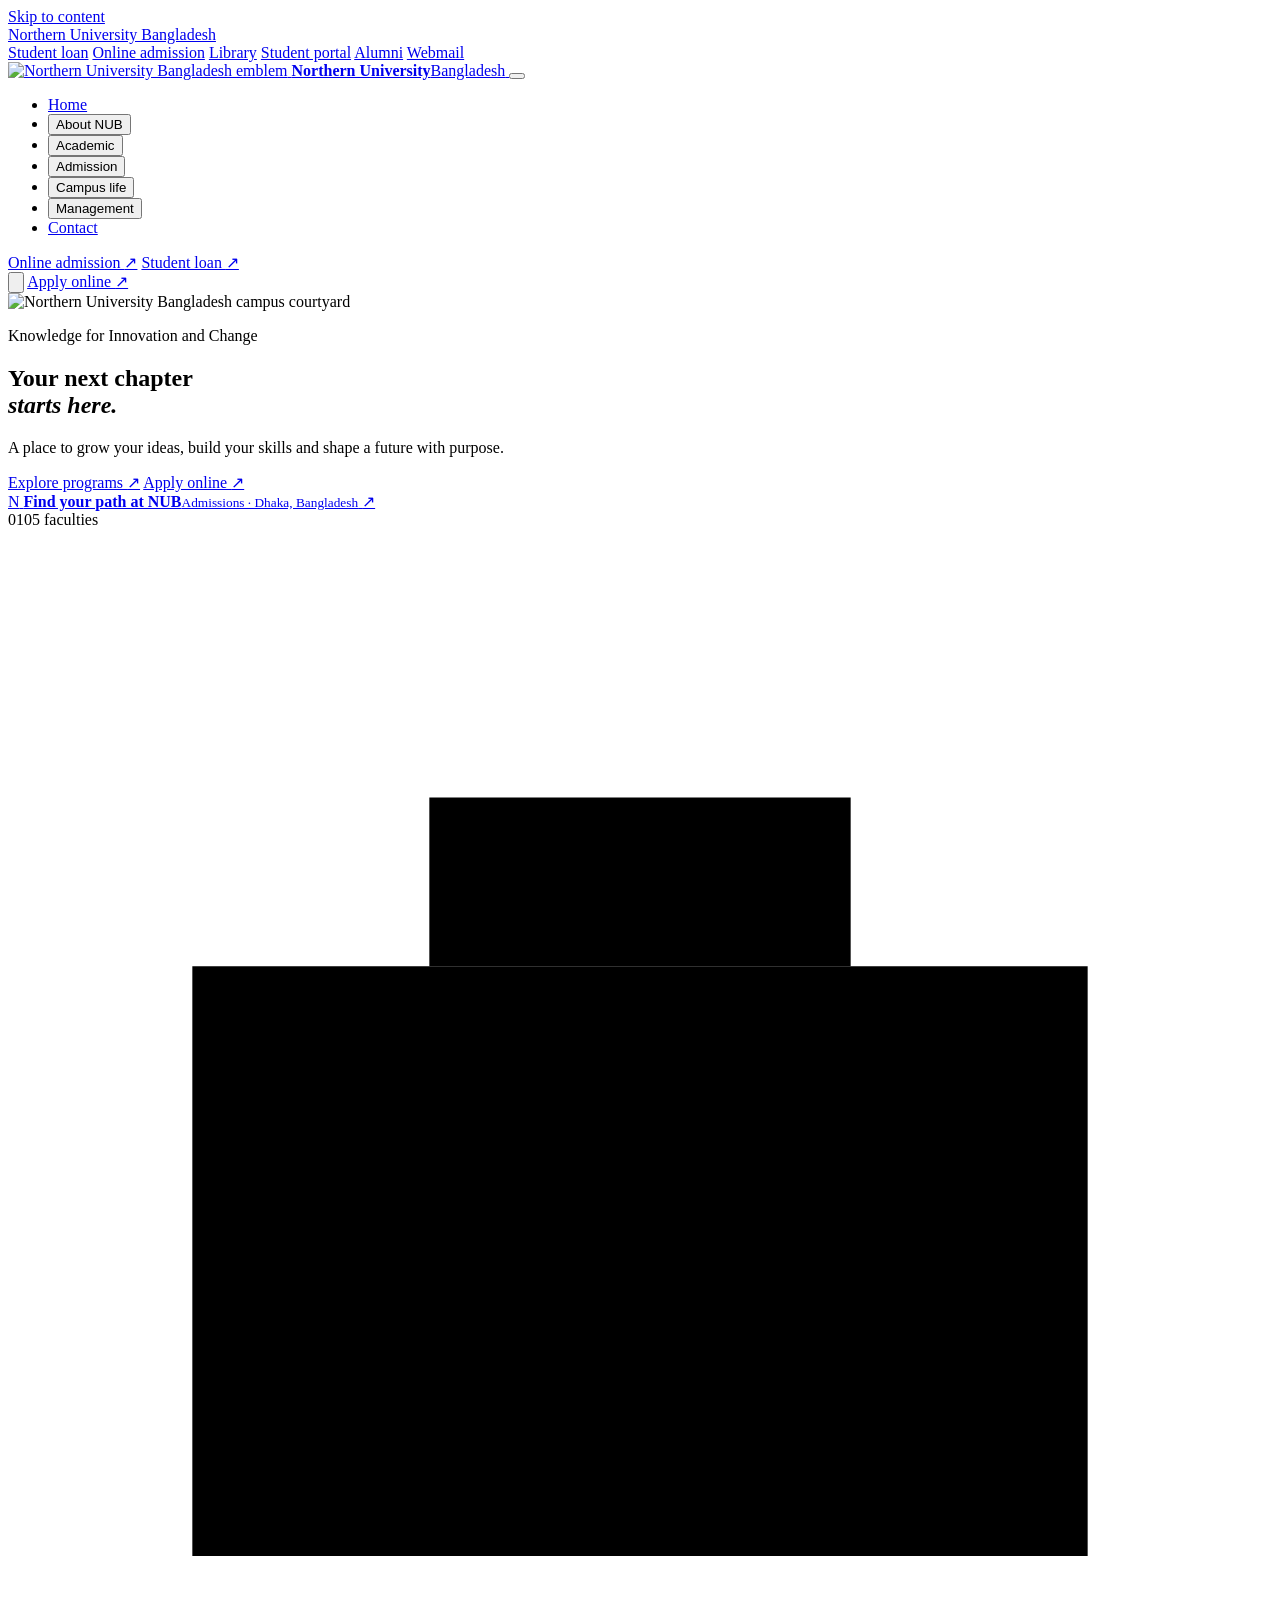
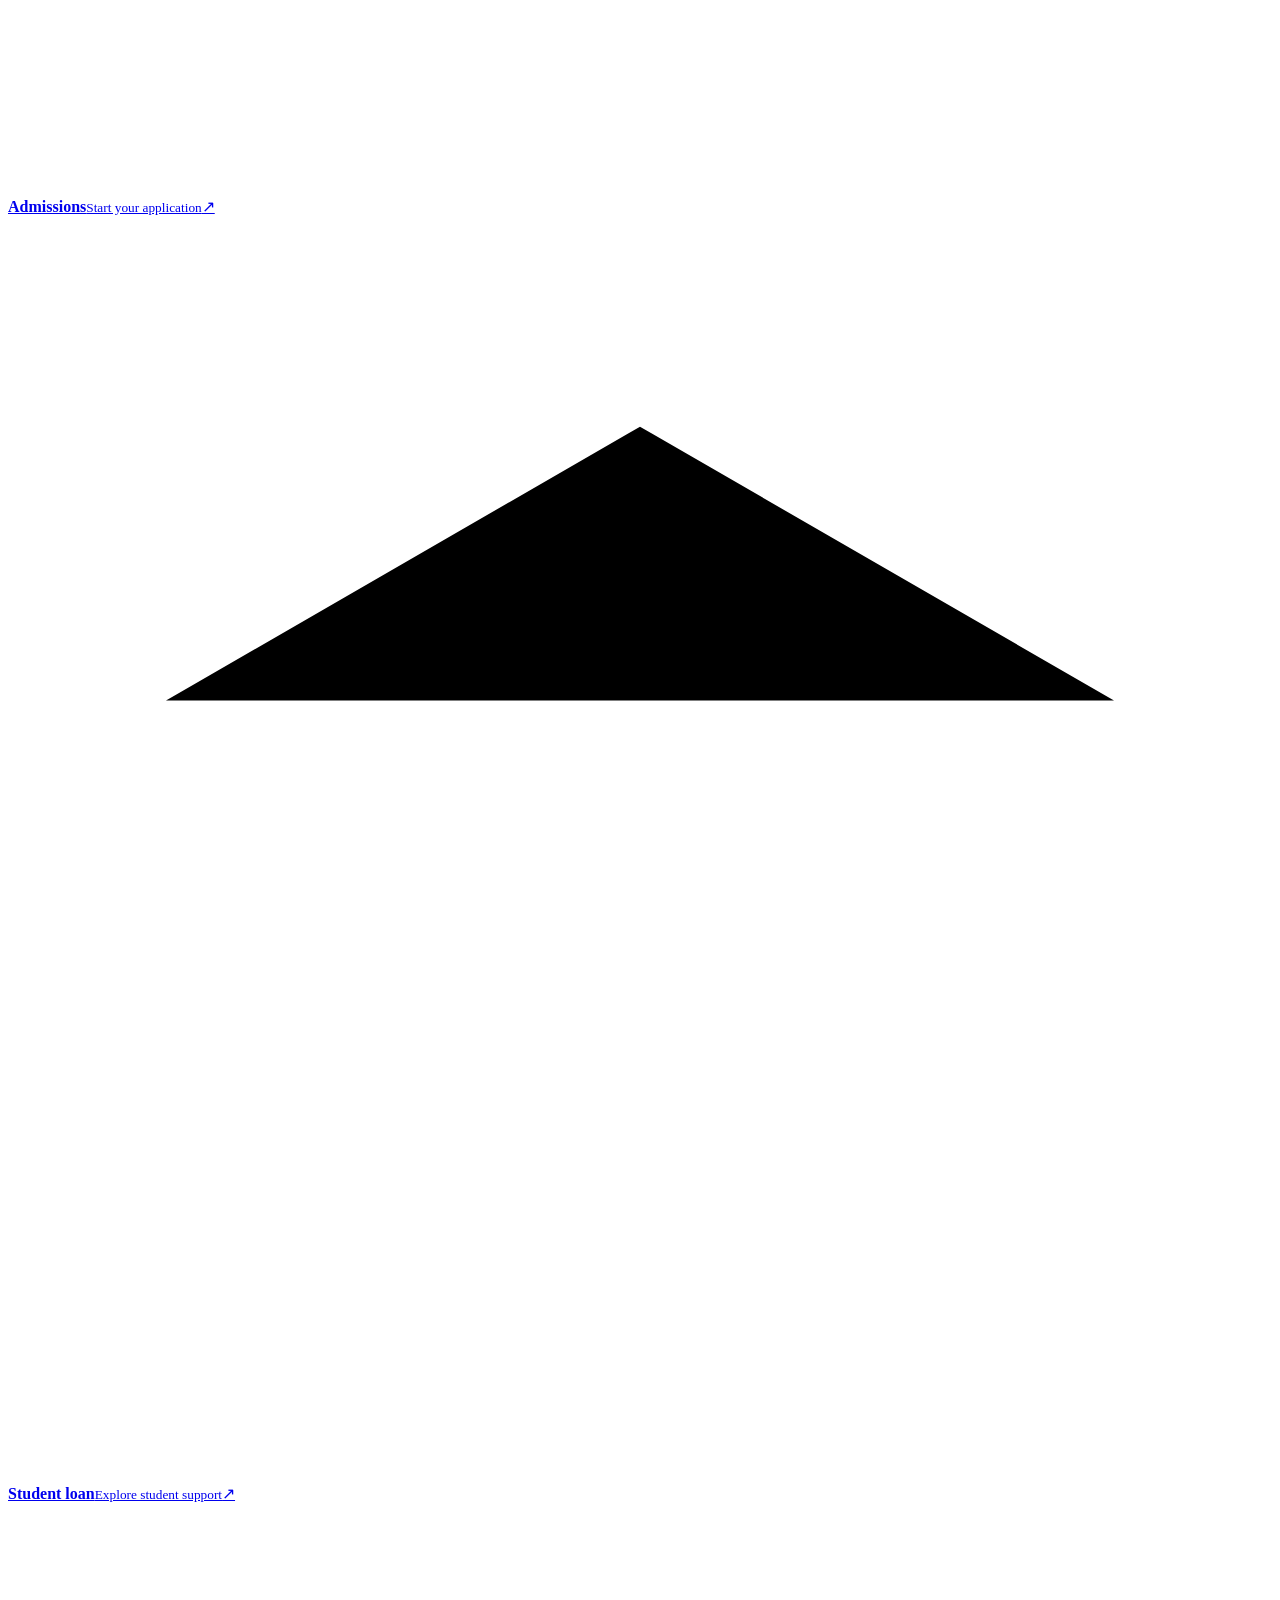
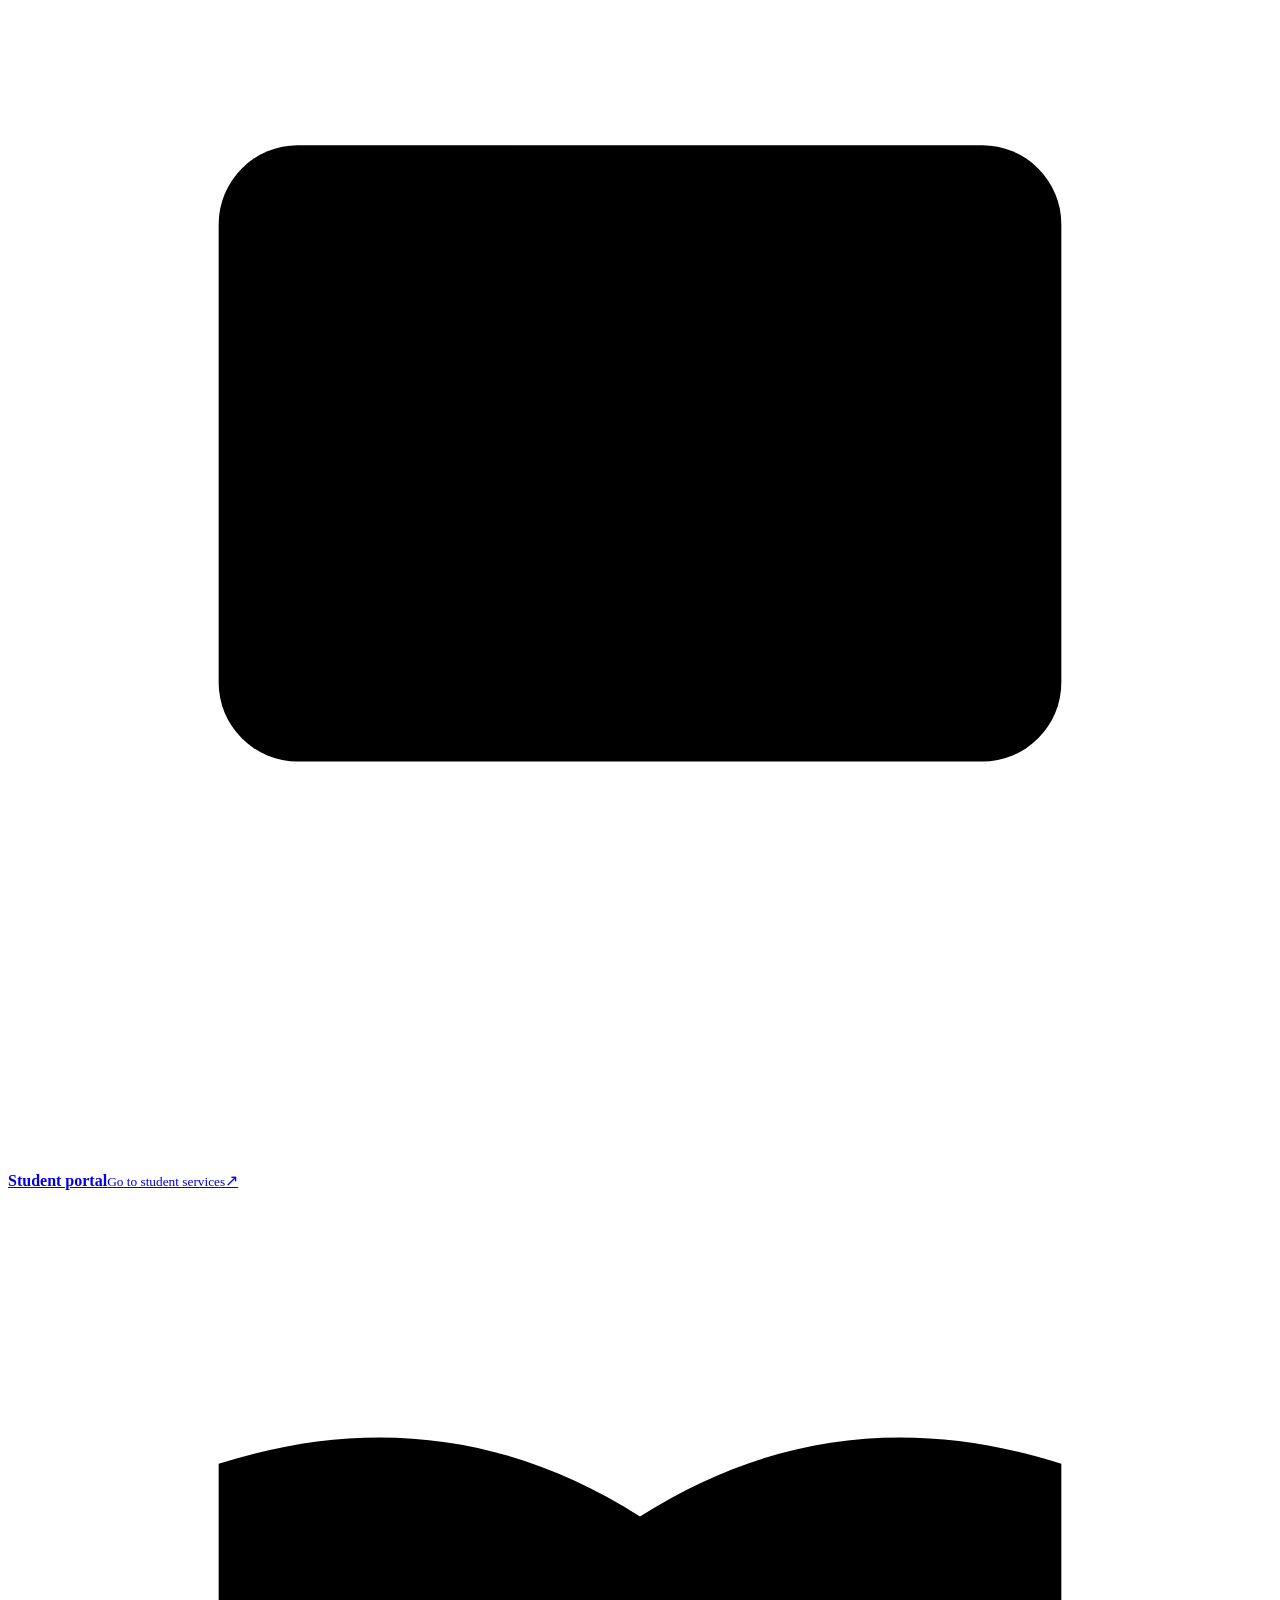
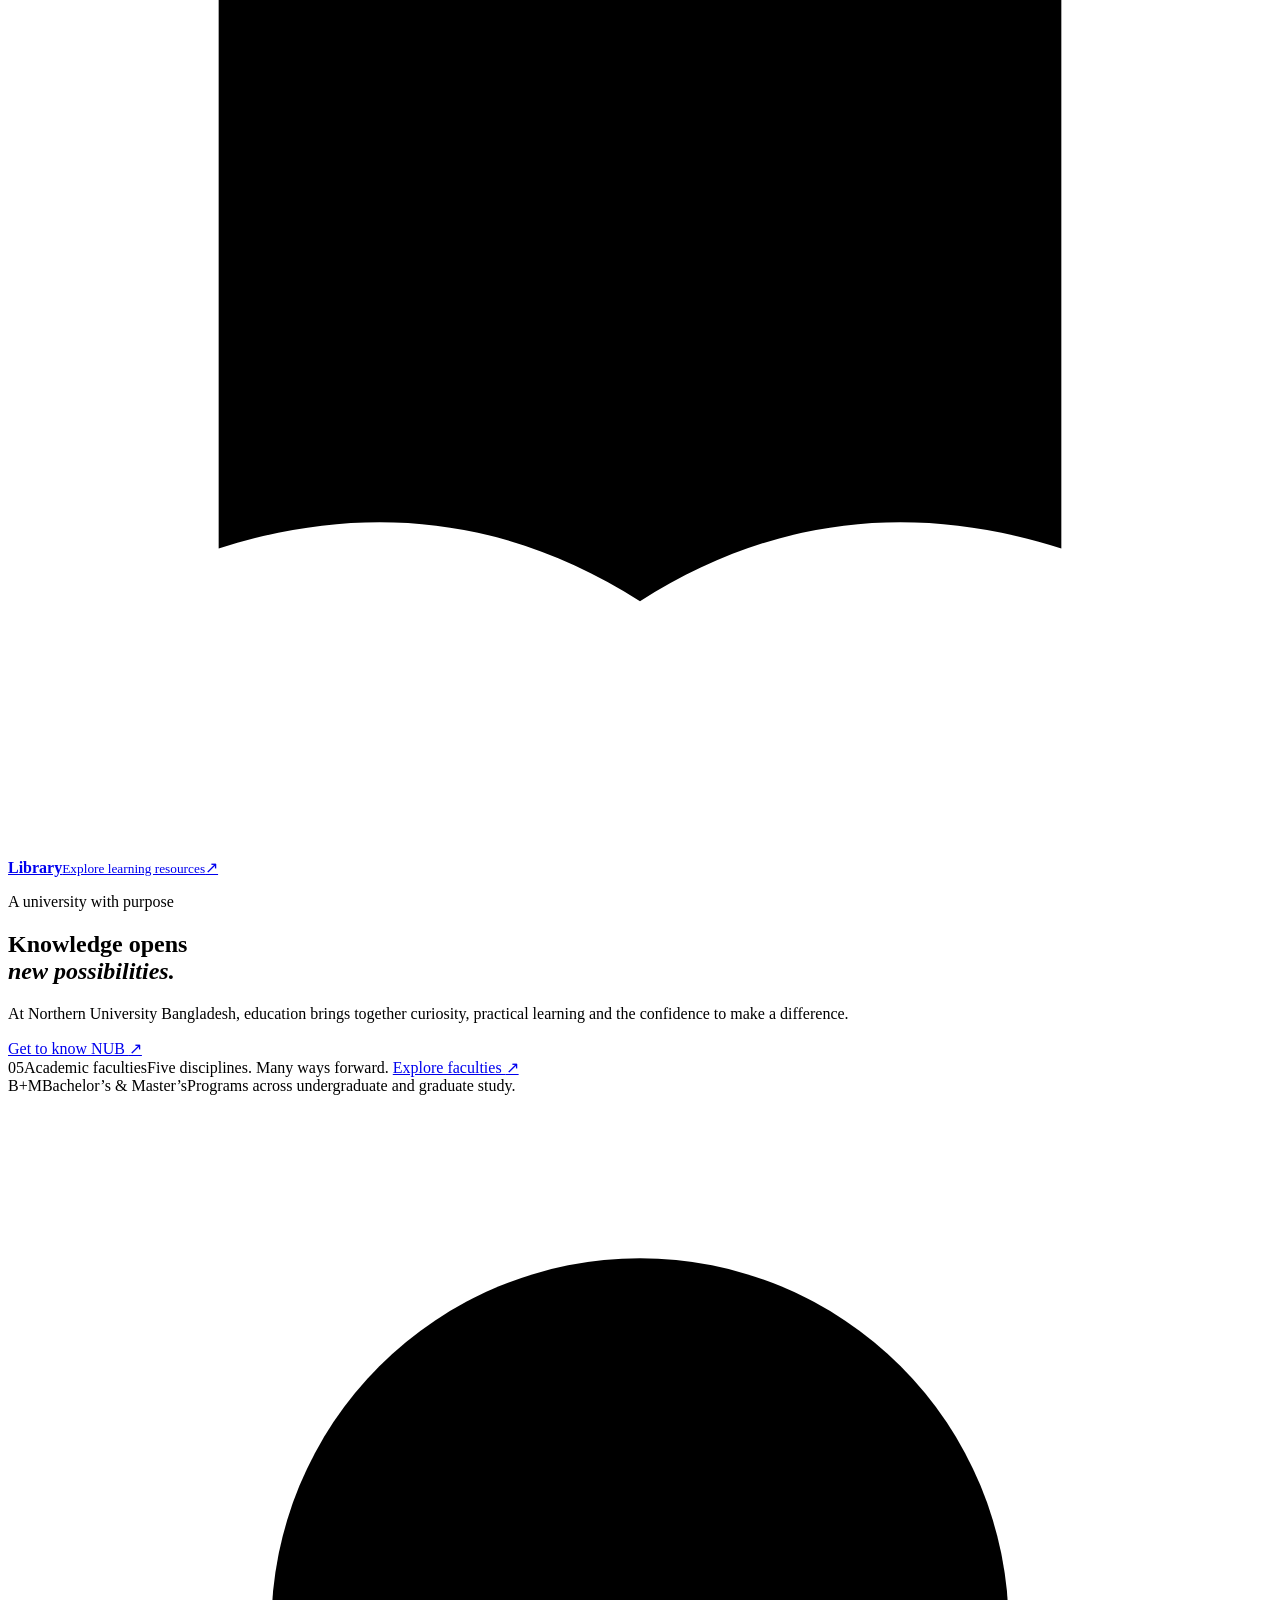
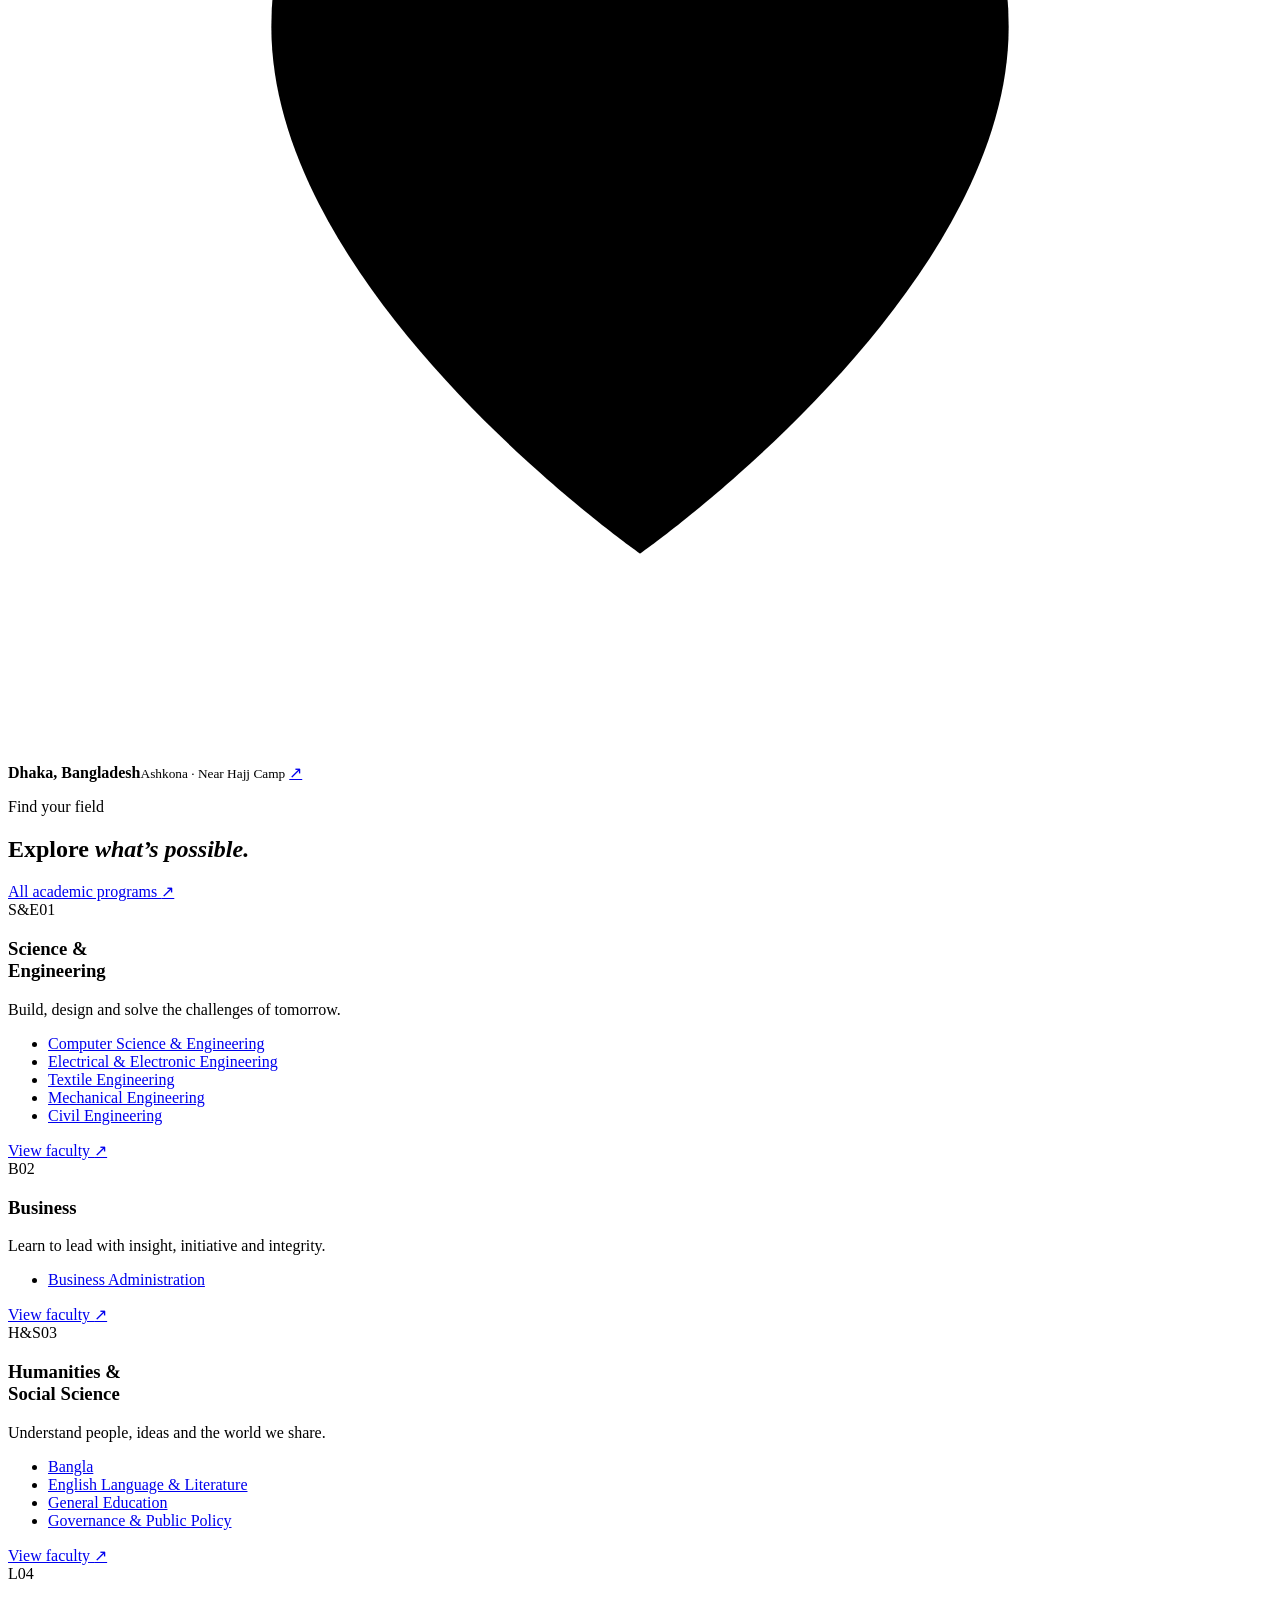
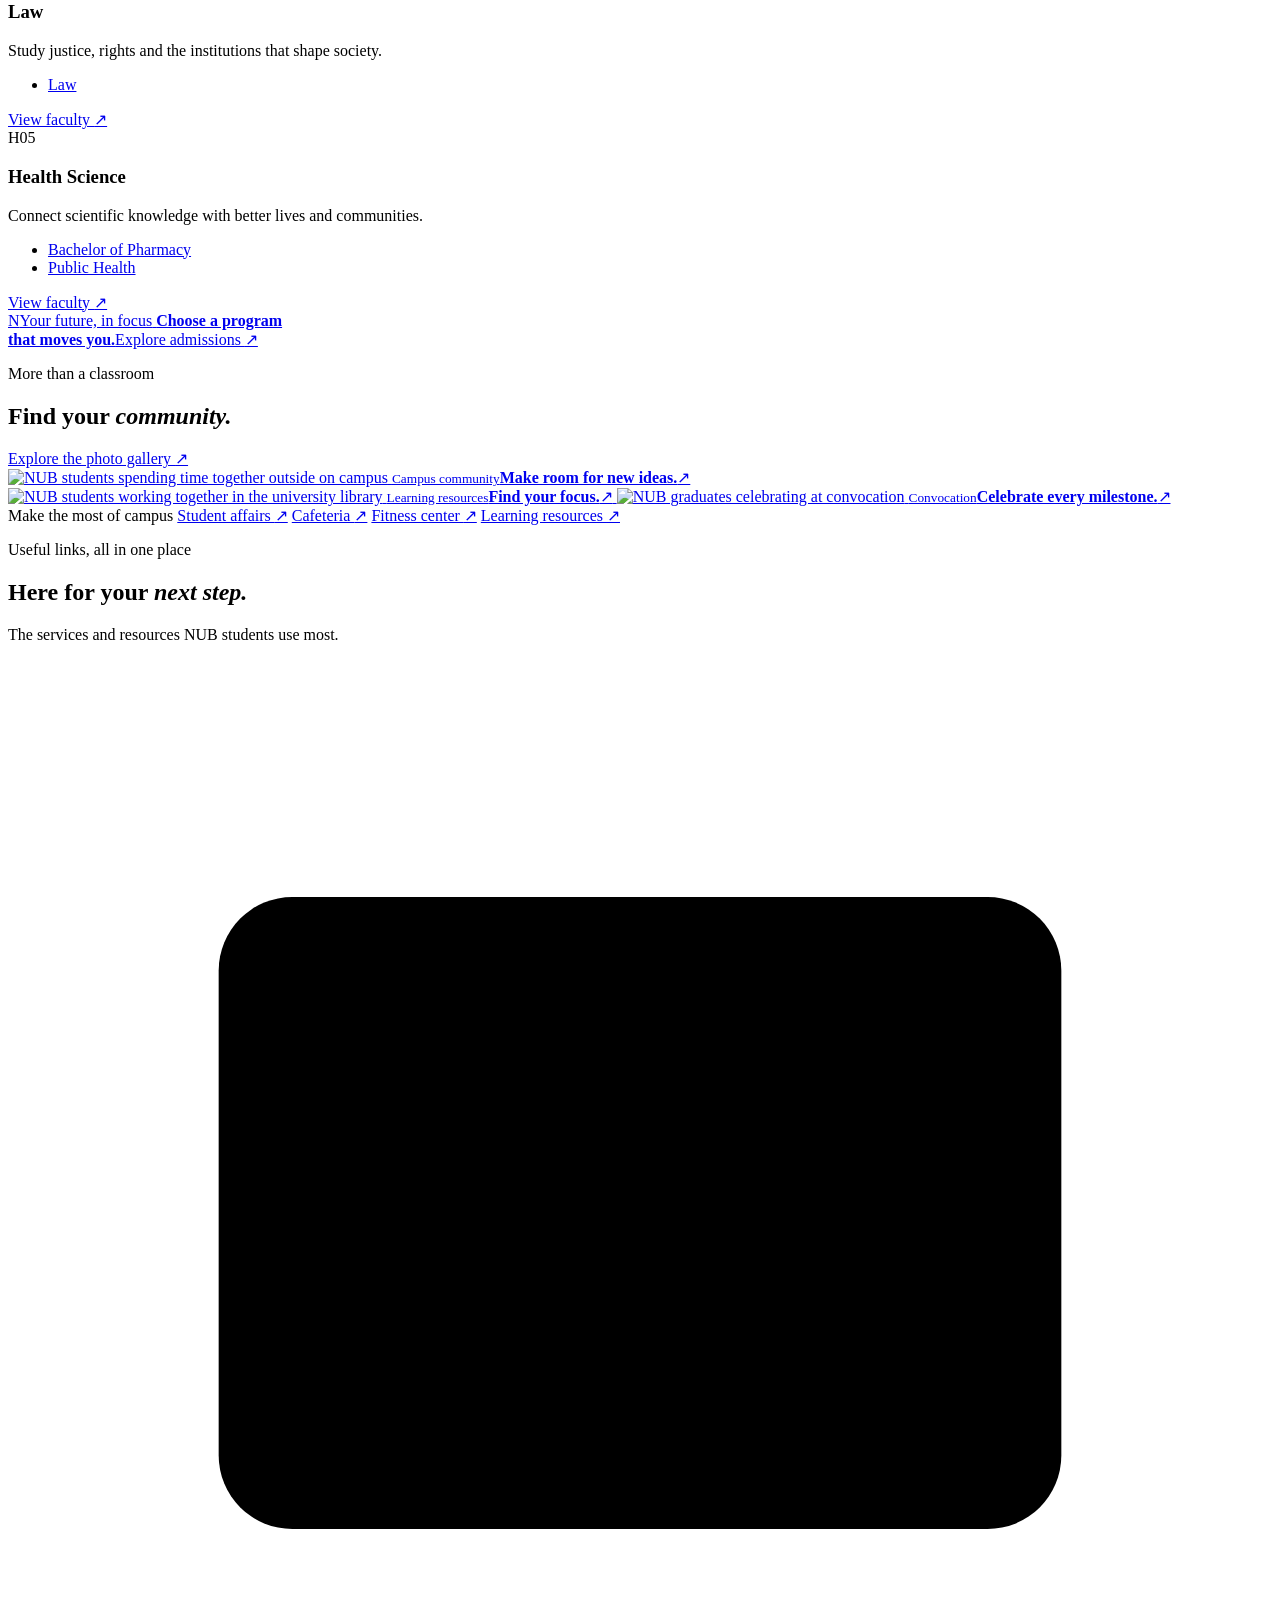
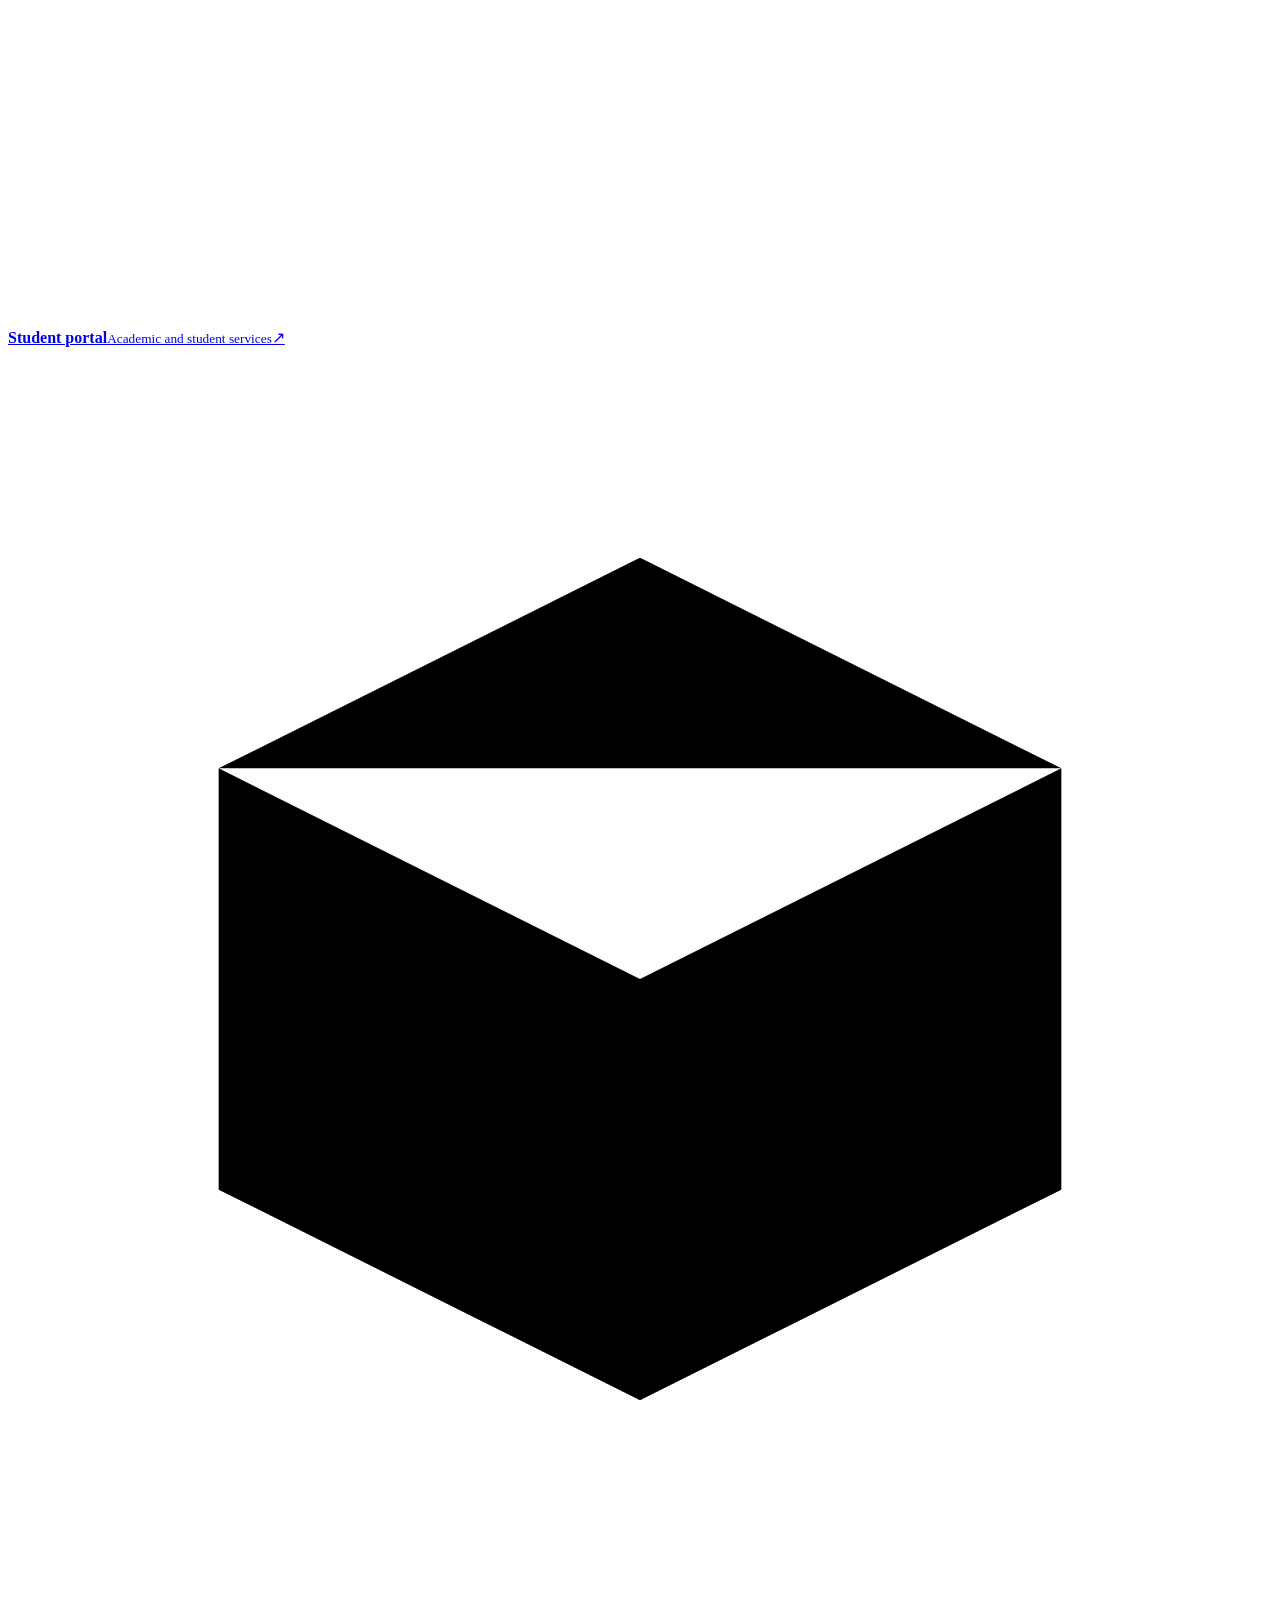
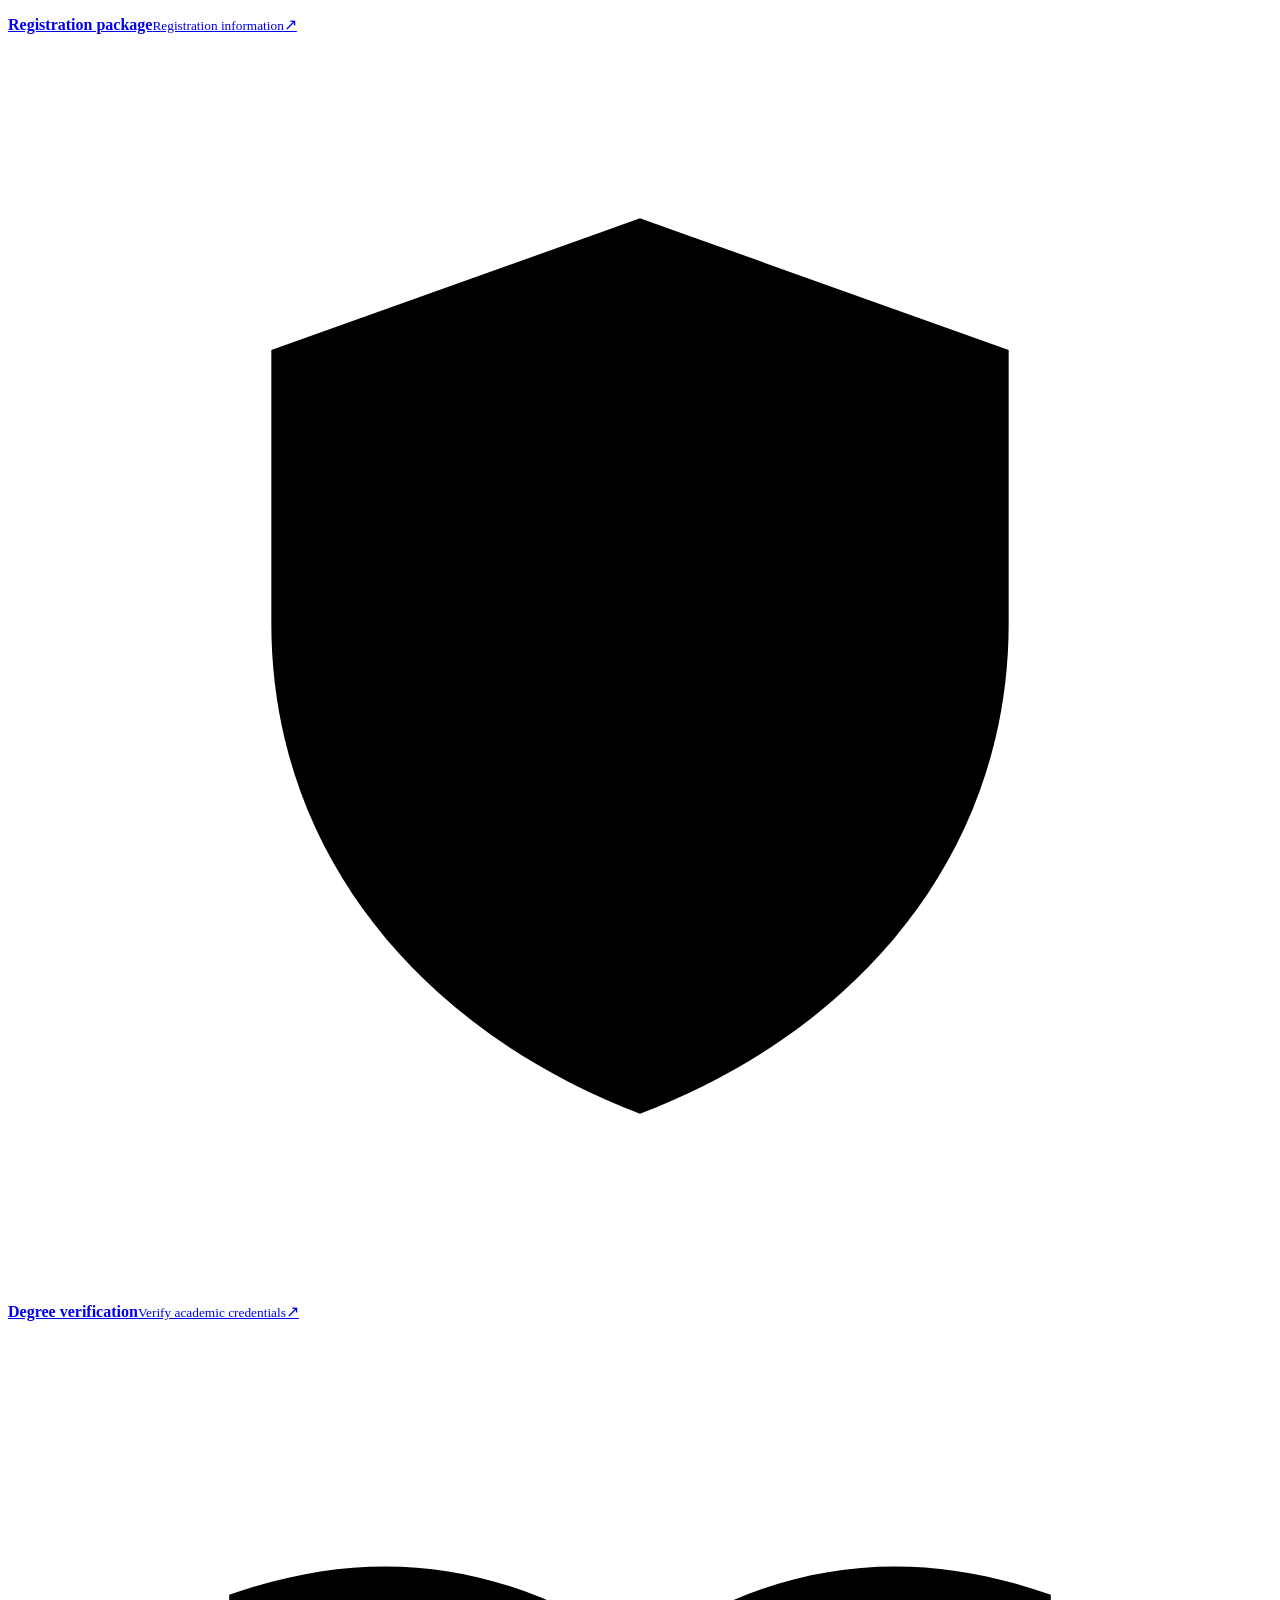
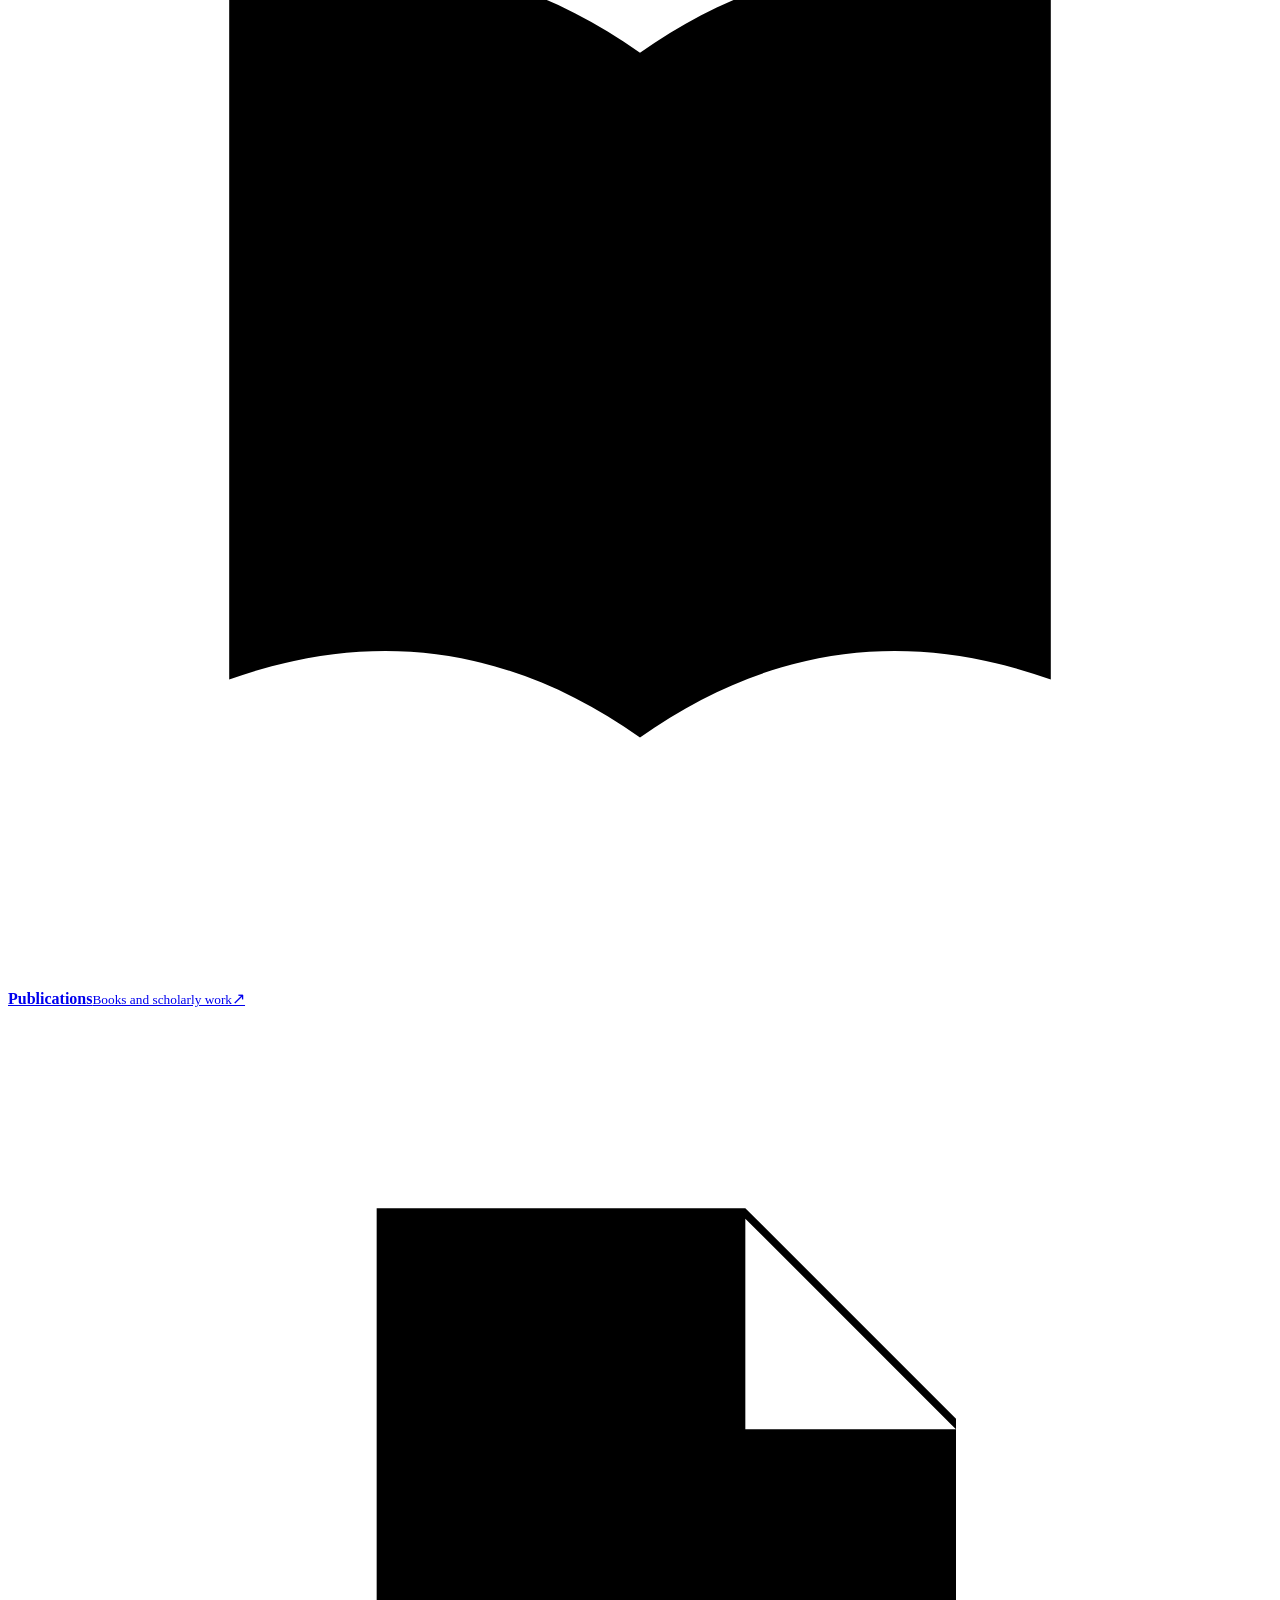
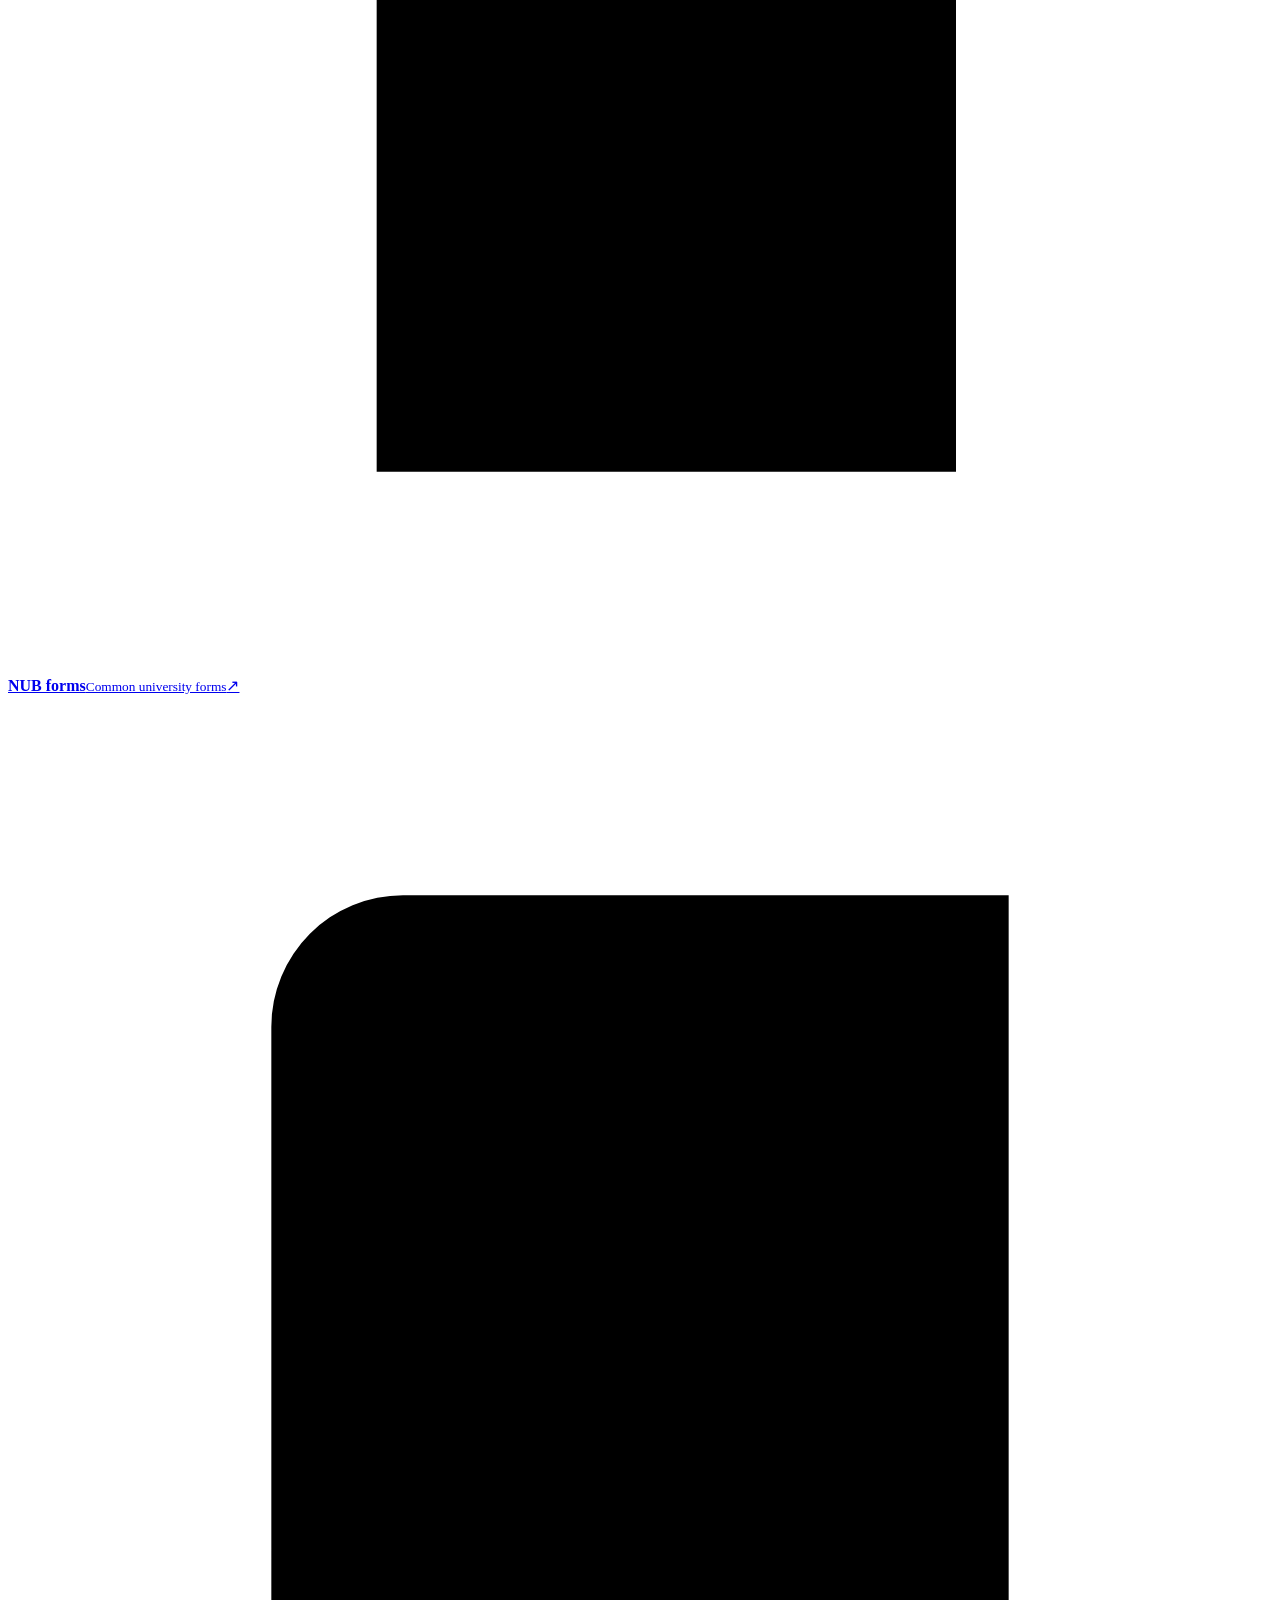
==== index.html @ 6e22ca98 "Publish NUB static website landing page" ====
<!doctype html>
<html lang="en">
<head>
  <meta charset="utf-8">
  <meta name="viewport" content="width=device-width, initial-scale=1">
  <meta name="theme-color" content="#171e58">
  <meta name="description" content="Explore academic programs, student services, campus life, news and admissions at Northern University Bangladesh.">
  <title>Northern University Bangladesh | Knowledge for Innovation and Change</title>
  <link rel="preload" as="image" href="public/assets/nub-headline-1.jpg">
  <link rel="stylesheet" href="styles.css">
  <script src="script.js" defer></script>
</head>
<body>
  <a class="skip-link" href="#main">Skip to content</a>
  <div class="utility-bar">
    <div class="container utility-inner">
      <a class="utility-brand" href="index.html#top"><span class="utility-dot" aria-hidden="true"></span>Northern University Bangladesh</a>
      <nav class="utility-links" aria-label="Student shortcuts">
        <a href="https://nub.ac.bd/student_loan" target="_blank" rel="noreferrer">Student loan</a>
        <a href="admissions.html#apply">Online admission</a>
        <a href="campus-life.html#library">Library</a>
        <a href="resources.html#student-portal">Student portal</a>
        <a href="https://alumni.nub.ac.bd/" target="_blank" rel="noreferrer">Alumni</a>
        <a href="https://portal.office.com/" target="_blank" rel="noreferrer">Webmail</a>
      </nav>
    </div>
  </div>
  <header class="site-header" id="top">
    <div class="container header-inner">
      <a class="brand" href="index.html#top" aria-label="Northern University Bangladesh home">
        <img src="public/assets/nub-logo.png" alt="Northern University Bangladesh emblem" width="190" height="43">
        <span class="brand-name"><strong>Northern University</strong><span>Bangladesh</span></span>
      </a>
      <button class="mobile-menu-toggle" type="button" aria-expanded="false" aria-controls="primary-nav" aria-label="Open navigation"><span></span><span></span><span></span></button>
      <nav class="primary-nav" id="primary-nav" aria-label="Main navigation">
        <ul class="nav-list">
          <li><a class="nav-link active" href="index.html#top">Home</a></li>
          <li class="nav-item">
            <button class="nav-link nav-trigger" type="button" aria-expanded="false" aria-controls="menu-about">About NUB <span class="chevron" aria-hidden="true"></span></button>
            <div class="dropdown-menu" id="menu-about" hidden>
              <p class="dropdown-label">Discover NUB</p>
              <a href="about.html#history">About &amp; history</a>
              <a href="about.html#vision">Vision &amp; mission</a>
              <a href="about.html#leadership">Message from the Chairman</a>
              <a href="about.html#leadership">Message from the Vice-Chancellor</a>
              <a href="academics.html#faculties">Faculties</a>
            </div>
          </li>
          <li class="nav-item">
            <button class="nav-link nav-trigger" type="button" aria-expanded="false" aria-controls="menu-academic">Academic <span class="chevron" aria-hidden="true"></span></button>
            <div class="dropdown-menu" id="menu-academic" hidden>
              <p class="dropdown-label">Teaching &amp; research</p>
              <a href="academics.html#programs">Academic programs</a>
              <a href="academics.html#academic-framework">Academic system</a>
              <a href="academics.html#academic-framework">Academic regulations</a>
              <a href="academics.html#calendar">Academic calendar</a>
              <a href="academics.html#faculty">Faculty members</a>
              <a href="academics.html#research">NCST</a>
              <a href="academics.html#quality">IQAC</a>
            </div>
          </li>
          <li class="nav-item">
            <button class="nav-link nav-trigger" type="button" aria-expanded="false" aria-controls="menu-admission">Admission <span class="chevron" aria-hidden="true"></span></button>
            <div class="dropdown-menu" id="menu-admission" hidden>
              <p class="dropdown-label">Take your next step</p>
              <a href="admissions.html#requirements">Admission information</a>
              <a href="admissions.html#why-nub">Why study at NUB?</a>
              <a href="admissions.html#apply">Apply online</a>
              <a href="admissions.html#contact">Admission office</a>
            </div>
          </li>
          <li class="nav-item">
            <button class="nav-link nav-trigger" type="button" aria-expanded="false" aria-controls="menu-campus">Campus life <span class="chevron" aria-hidden="true"></span></button>
            <div class="dropdown-menu dropdown-wide" id="menu-campus" hidden>
              <p class="dropdown-label">A place to belong</p>
              <a href="campus-life.html#student-support">Student affairs</a>
              <a href="campus-life.html#facilities">Cafeteria</a>
              <a href="campus-life.html#facilities">Fitness center</a>
              <a href="campus-life.html#library">Library</a>
              <a href="campus-life.html#learning">Learning resources</a>
              <a href="academics.html#academic-framework">Teaching methodology</a>
              <a href="campus-life.html#facilities">Other facilities</a>
              <a href="campus-life.html#gallery">Photo gallery</a>
            </div>
          </li>
          <li class="nav-item">
            <button class="nav-link nav-trigger" type="button" aria-expanded="false" aria-controls="menu-management">Management <span class="chevron" aria-hidden="true"></span></button>
            <div class="dropdown-menu dropdown-wide" id="menu-management" hidden>
              <p class="dropdown-label">Leadership &amp; governance</p>
              <a href="management.html#trustees">Board of Trustees</a>
              <a href="management.html#syndicate">Syndicate</a>
              <a href="management.html#council">Academic Council</a>
              <a href="management.html#executives">Executives</a>
              <a href="management.html#leadership">Chancellor &amp; top executives</a>
            </div>
          </li>
          <li><a class="nav-link" href="contact.html">Contact</a></li>
        </ul>
        <div class="mobile-nav-footer">
          <a href="admissions.html#apply">Online admission <span aria-hidden="true">↗</span></a>
          <a href="https://nub.ac.bd/student_loan" target="_blank" rel="noreferrer">Student loan <span aria-hidden="true">↗</span></a>
        </div>
      </nav>
      <div class="header-actions">
        <button class="search-trigger" type="button" aria-label="Search NUB links" aria-haspopup="dialog" aria-controls="search-dialog">
          <svg viewBox="0 0 24 24" aria-hidden="true"><circle cx="10.8" cy="10.8" r="6.7"></circle><path d="m16 16 4.5 4.5"></path></svg>
        </button>
        <a class="button button-small button-red" href="admissions.html#apply">Apply online <span aria-hidden="true">↗</span></a>
      </div>
    </div>
  </header>

  <dialog class="search-dialog" id="search-dialog" aria-labelledby="search-title">
    <form method="dialog" class="search-dialog-head">
      <div><p class="eyebrow">Find your way</p><h2 id="search-title">Search NUB</h2></div>
      <button class="dialog-close" aria-label="Close search">×</button>
    </form>
    <label class="search-field">
      <span class="sr-only">Search pages and resources</span>
      <svg viewBox="0 0 24 24" aria-hidden="true"><circle cx="10.8" cy="10.8" r="6.7"></circle><path d="m16 16 4.5 4.5"></path></svg>
      <input id="site-search" type="search" placeholder="Try ‘library’ or ‘academic calendar’" autocomplete="off">
    </label>
    <p class="search-hint">Search the university’s most-used pages and student services.</p>
    <div class="search-results" id="search-results" aria-live="polite"></div>
  </dialog>

  <main id="main">
    <section class="hero" aria-labelledby="hero-title">
      <img class="hero-image" src="public/assets/nub-headline-1.jpg" alt="Northern University Bangladesh campus courtyard">
      <div class="hero-shade"></div>
      <div class="container hero-inner">
        <div class="hero-copy">
          <p class="hero-kicker"><span class="hero-kicker-line"></span>Knowledge for Innovation and Change</p>
          <h1 id="hero-title">Your next chapter<br><em>starts here.</em></h1>
          <p class="hero-description">A place to grow your ideas, build your skills and shape a future with purpose.</p>
          <div class="hero-actions">
            <a class="button button-light" href="#programs">Explore programs <span aria-hidden="true">↗</span></a>
            <a class="hero-text-link" href="admissions.html#apply">Apply online <span aria-hidden="true">↗</span></a>
          </div>
        </div>
        <a class="hero-note" href="admissions.html#requirements">
          <span class="hero-note-mark" aria-hidden="true">N</span>
          <span><strong>Find your path at NUB</strong><small>Admissions · Dhaka, Bangladesh</small></span>
          <span class="hero-note-arrow" aria-hidden="true">↗</span>
        </a>
        <div class="hero-index"><span>01</span><span class="hero-index-rule"></span><span>05 faculties</span></div>
      </div>
    </section>

    <section class="quick-access container" aria-label="Popular student services">
      <a class="quick-card" href="admissions.html#apply">
        <span class="quick-icon quick-icon-red" aria-hidden="true"><svg viewBox="0 0 24 24"><path d="M3.5 8.3h17v11.2h-17z"></path><path d="M8 8.3V5.1h8v3.2M7.8 12.2h8.4M12 10.4v7.2"></path></svg></span>
        <span><strong>Admissions</strong><small>Start your application</small></span><span class="card-arrow" aria-hidden="true">↗</span>
      </a>
      <a class="quick-card" href="https://nub.ac.bd/student_loan" target="_blank" rel="noreferrer">
        <span class="quick-icon quick-icon-blue" aria-hidden="true"><svg viewBox="0 0 24 24"><path d="M3 9.2 12 4l9 5.2M5.2 10.3v8.2m4.5-8.2v8.2m4.6-8.2v8.2m4.5-8.2v8.2M3.5 20h17"></path></svg></span>
        <span><strong>Student loan</strong><small>Explore student support</small></span><span class="card-arrow" aria-hidden="true">↗</span>
      </a>
      <a class="quick-card" href="resources.html#student-portal">
        <span class="quick-icon quick-icon-green" aria-hidden="true"><svg viewBox="0 0 24 24"><rect x="4" y="4.6" width="16" height="11.7" rx="1.5"></rect><path d="M8 20h8M12 16.5V20M7.5 8.5h9M7.5 11.7h5"></path></svg></span>
        <span><strong>Student portal</strong><small>Go to student services</small></span><span class="card-arrow" aria-hidden="true">↗</span>
      </a>
      <a class="quick-card" href="campus-life.html#library">
        <span class="quick-icon quick-icon-gold" aria-hidden="true"><svg viewBox="0 0 24 24"><path d="M4 5.2c2.8-.9 5.5-.6 8 1v13c-2.5-1.6-5.2-1.9-8-1zM20 5.2c-2.8-.9-5.5-.6-8 1v13c2.5-1.6 5.2-1.9 8-1z"></path></svg></span>
        <span><strong>Library</strong><small>Explore learning resources</small></span><span class="card-arrow" aria-hidden="true">↗</span>
      </a>
    </section>

    <section class="intro-section section-space" id="about">
      <div class="container intro-grid">
        <div class="intro-copy reveal">
          <p class="eyebrow"><span class="eyebrow-mark"></span> A university with purpose</p>
          <h2>Knowledge opens<br><em>new possibilities.</em></h2>
          <p class="body-copy">At Northern University Bangladesh, education brings together curiosity, practical learning and the confidence to make a difference.</p>
          <a class="text-link" href="about.html#history">Get to know NUB <span aria-hidden="true">↗</span></a>
        </div>
        <div class="intro-facts reveal">
          <div class="fact-card fact-card-main">
            <span class="fact-number">05</span><span class="fact-title">Academic faculties</span><span class="fact-detail">Five disciplines. Many ways forward.</span>
            <a href="#programs" aria-label="Explore NUB's five academic faculties">Explore faculties <span aria-hidden="true">↗</span></a>
          </div>
          <div class="fact-card"><span class="fact-number">B<span class="fact-plus">+</span>M</span><span class="fact-title">Bachelor’s &amp; Master’s</span><span class="fact-detail">Programs across undergraduate and graduate study.</span></div>
          <div class="fact-location">
            <span class="location-icon" aria-hidden="true"><svg viewBox="0 0 24 24"><path d="M19 10.1c0 5.1-7 10-7 10s-7-4.9-7-10a7 7 0 1 1 14 0Z"></path><circle cx="12" cy="10" r="2.2"></circle></svg></span>
            <span><strong>Dhaka, Bangladesh</strong><small>Ashkona · Near Hajj Camp</small></span>
            <a href="https://maps.google.com/?q=Northern+University+Bangladesh+Ashkona+Dhaka" target="_blank" rel="noreferrer" aria-label="View NUB on a map">↗</a>
          </div>
        </div>
      </div>
    </section>

    <section class="programs-section section-space" id="programs">
      <div class="container">
        <div class="section-heading reveal">
          <div><p class="eyebrow"><span class="eyebrow-mark"></span> Find your field</p><h2>Explore <em>what’s possible.</em></h2></div>
          <a class="text-link section-heading-link" href="academics.html#programs">All academic programs <span aria-hidden="true">↗</span></a>
        </div>
        <div class="faculty-grid">
          <article class="faculty-card faculty-blue reveal">
            <div class="faculty-card-top"><span class="faculty-mark" aria-hidden="true">S<span>&amp;</span>E</span><span class="faculty-count">01</span></div>
            <h3>Science &amp;<br>Engineering</h3><p>Build, design and solve the challenges of tomorrow.</p>
            <ul class="program-list">
              <li><a href="https://cse.nub.ac.bd/" target="_blank" rel="noreferrer">Computer Science &amp; Engineering</a></li>
              <li><a href="https://eee.nub.ac.bd/" target="_blank" rel="noreferrer">Electrical &amp; Electronic Engineering</a></li>
              <li><a href="https://textile.nub.ac.bd/" target="_blank" rel="noreferrer">Textile Engineering</a></li>
              <li><a href="https://nub.ac.bd/department/wx5lv3yf/mechanical-engineering" target="_blank" rel="noreferrer">Mechanical Engineering</a></li>
              <li><a href="https://nub.ac.bd/department/x4tjoieq/civil-engineering" target="_blank" rel="noreferrer">Civil Engineering</a></li>
            </ul>
            <a class="faculty-link" href="academics.html#faculty-science">View faculty <span aria-hidden="true">↗</span></a>
          </article>
          <article class="faculty-card faculty-red reveal">
            <div class="faculty-card-top"><span class="faculty-mark" aria-hidden="true">B</span><span class="faculty-count">02</span></div>
            <h3>Business</h3><p>Learn to lead with insight, initiative and integrity.</p>
            <ul class="program-list"><li><a href="https://business.nub.ac.bd/" target="_blank" rel="noreferrer">Business Administration</a></li></ul>
            <a class="faculty-link" href="academics.html#faculty-business">View faculty <span aria-hidden="true">↗</span></a>
          </article>
          <article class="faculty-card faculty-green reveal">
            <div class="faculty-card-top"><span class="faculty-mark" aria-hidden="true">H<span>&amp;</span>S</span><span class="faculty-count">03</span></div>
            <h3>Humanities &amp;<br>Social Science</h3><p>Understand people, ideas and the world we share.</p>
            <ul class="program-list">
              <li><a href="academics.html#faculty-humanities">Bangla</a></li>
              <li><a href="https://nub.ac.bd/department/cago2ns5/english-language-&-literature" target="_blank" rel="noreferrer">English Language &amp; Literature</a></li>
              <li><a href="https://nub.ac.bd/department/xpc6gvpe/general-education" target="_blank" rel="noreferrer">General Education</a></li>
              <li><a href="https://nub.ac.bd/department/sefqviz6/governance-and-public-policy" target="_blank" rel="noreferrer">Governance &amp; Public Policy</a></li>
            </ul>
            <a class="faculty-link" href="academics.html#faculty-humanities">View faculty <span aria-hidden="true">↗</span></a>
          </article>
          <article class="faculty-card faculty-gold reveal">
            <div class="faculty-card-top"><span class="faculty-mark" aria-hidden="true">L</span><span class="faculty-count">04</span></div>
            <h3>Law</h3><p>Study justice, rights and the institutions that shape society.</p>
            <ul class="program-list"><li><a href="https://law.nub.ac.bd/" target="_blank" rel="noreferrer">Law</a></li></ul>
            <a class="faculty-link" href="academics.html#faculty-law">View faculty <span aria-hidden="true">↗</span></a>
          </article>
          <article class="faculty-card faculty-purple reveal">
            <div class="faculty-card-top"><span class="faculty-mark" aria-hidden="true">H</span><span class="faculty-count">05</span></div>
            <h3>Health Science</h3><p>Connect scientific knowledge with better lives and communities.</p>
            <ul class="program-list">
              <li><a href="https://bph.nub.ac.bd/" target="_blank" rel="noreferrer">Bachelor of Pharmacy</a></li>
              <li><a href="https://mph.nub.ac.bd/" target="_blank" rel="noreferrer">Public Health</a></li>
            </ul>
            <a class="faculty-link" href="academics.html#faculty-health">View faculty <span aria-hidden="true">↗</span></a>
          </article>
          <a class="faculty-cta reveal" href="admissions.html#requirements">
            <span class="faculty-cta-orbit" aria-hidden="true">N</span><span class="eyebrow">Your future, in focus</span>
            <strong>Choose a program<br>that moves you.</strong><span class="faculty-cta-link">Explore admissions <span aria-hidden="true">↗</span></span>
          </a>
        </div>
      </div>
    </section>

    <section class="campus-section section-space" id="campus-life">
      <div class="container">
        <div class="section-heading reveal">
          <div><p class="eyebrow"><span class="eyebrow-mark"></span> More than a classroom</p><h2>Find your <em>community.</em></h2></div>
          <a class="text-link section-heading-link" href="campus-life.html#gallery">Explore the photo gallery <span aria-hidden="true">↗</span></a>
        </div>
        <div class="campus-story-grid">
          <a class="campus-photo campus-photo-main reveal" href="campus-life.html#gallery">
            <img src="public/assets/nub-headline-2.jpg" alt="NUB students spending time together outside on campus" loading="lazy">
            <span class="photo-caption"><span><small>Campus community</small><strong>Make room for new ideas.</strong></span><span class="photo-arrow" aria-hidden="true">↗</span></span>
          </a>
          <div class="campus-photo-stack">
            <a class="campus-photo campus-photo-small reveal" href="campus-life.html#library">
              <img src="public/assets/nub-headline-4.jpg" alt="NUB students working together in the university library" loading="lazy">
              <span class="photo-caption"><span><small>Learning resources</small><strong>Find your focus.</strong></span><span class="photo-arrow" aria-hidden="true">↗</span></span>
            </a>
            <a class="campus-photo campus-photo-small reveal" href="https://nub.ac.bd/gallery/picture/lphkszu8/3rd-convocation-2015" target="_blank" rel="noreferrer">
              <img src="public/assets/campus-hero-1.jpg" alt="NUB graduates celebrating at convocation" loading="lazy">
              <span class="photo-caption"><span><small>Convocation</small><strong>Celebrate every milestone.</strong></span><span class="photo-arrow" aria-hidden="true">↗</span></span>
            </a>
          </div>
        </div>
        <div class="campus-links reveal">
          <span>Make the most of campus</span>
          <a href="campus-life.html#student-support">Student affairs <span aria-hidden="true">↗</span></a>
          <a href="campus-life.html#facilities">Cafeteria <span aria-hidden="true">↗</span></a>
          <a href="campus-life.html#facilities">Fitness center <span aria-hidden="true">↗</span></a>
          <a href="campus-life.html#learning">Learning resources <span aria-hidden="true">↗</span></a>
        </div>
      </div>
    </section>

    <section class="resources-section section-space" id="resources">
      <div class="container">
        <div class="section-heading section-heading-light reveal">
          <div><p class="eyebrow"><span class="eyebrow-mark"></span> Useful links, all in one place</p><h2>Here for your <em>next step.</em></h2></div>
          <p class="section-heading-note">The services and resources NUB students use most.</p>
        </div>
        <div class="resource-grid">
          <a class="resource-card reveal" href="resources.html#student-portal"><span class="resource-icon" aria-hidden="true"><svg viewBox="0 0 24 24"><rect x="4" y="4.5" width="16" height="12" rx="1.4"></rect><path d="M8 20h8m-4-3.5V20m-4-10h8m-8 3h5"></path></svg></span><span><strong>Student portal</strong><small>Academic and student services</small></span><span class="resource-arrow" aria-hidden="true">↗</span></a>
          <a class="resource-card reveal" href="resources.html#registration"><span class="resource-icon" aria-hidden="true"><svg viewBox="0 0 24 24"><path d="m4 8 8-4 8 4-8 4zM4 8v8l8 4 8-4V8m-8 4v8"></path></svg></span><span><strong>Registration package</strong><small>Registration information</small></span><span class="resource-arrow" aria-hidden="true">↗</span></a>
          <a class="resource-card reveal" href="https://verification.nub.ac.bd/" target="_blank" rel="noreferrer"><span class="resource-icon" aria-hidden="true"><svg viewBox="0 0 24 24"><path d="M12 3.5 19 6v5.2c0 4.3-2.8 7.7-7 9.3-4.2-1.6-7-5-7-9.3V6z"></path><path d="m8.6 12.1 2.1 2.1 4.8-4.8"></path></svg></span><span><strong>Degree verification</strong><small>Verify academic credentials</small></span><span class="resource-arrow" aria-hidden="true">↗</span></a>
          <a class="resource-card reveal" href="resources.html#research"><span class="resource-icon" aria-hidden="true"><svg viewBox="0 0 24 24"><path d="M4.2 5.2c2.8-1 5.4-.6 7.8 1.1v13c-2.4-1.7-5-2.1-7.8-1.1zM19.8 5.2c-2.8-1-5.4-.6-7.8 1.1v13c2.4-1.7 5-2.1 7.8-1.1z"></path></svg></span><span><strong>Publications</strong><small>Books and scholarly work</small></span><span class="resource-arrow" aria-hidden="true">↗</span></a>
          <a class="resource-card reveal" href="resources.html#forms"><span class="resource-icon" aria-hidden="true"><svg viewBox="0 0 24 24"><path d="M7 3.8h7l4 4v12.4H7zM14 4v4h4M10 12h5m-5 3.3h5"></path></svg></span><span><strong>NUB forms</strong><small>Common university forms</small></span><span class="resource-arrow" aria-hidden="true">↗</span></a>
          <a class="resource-card reveal" href="resources.html#research"><span class="resource-icon" aria-hidden="true"><svg viewBox="0 0 24 24"><path d="M5 18.7a2.5 2.5 0 0 1 2.5-2.5H19M7.5 3.8H19v17H7.5A2.5 2.5 0 0 1 5 18.3V6.3a2.5 2.5 0 0 1 2.5-2.5Z"></path><path d="M9 8h6m-6 3.2h6"></path></svg></span><span><strong>Research &amp; journals</strong><small>Explore research publications</small></span><span class="resource-arrow" aria-hidden="true">↗</span></a>
        </div>
        <div class="resource-footer-links reveal">
          <span>Also available</span>
          <a href="resources.html#careers">Job openings</a>
          <a href="https://alumni.nub.ac.bd/" target="_blank" rel="noreferrer">Alumni association</a>
          <a href="https://shortcourses.nub.ac.bd/" target="_blank" rel="noreferrer">Short courses</a>
          <a href="https://phd.nub.ac.bd/" target="_blank" rel="noreferrer">PhD research</a>
        </div>
      </div>
    </section>

    <section class="news-section section-space" id="news">
      <div class="container">
        <div class="section-heading reveal">
          <div><p class="eyebrow"><span class="eyebrow-mark"></span> The latest from NUB</p><h2>What’s happening <em>here.</em></h2></div>
          <a class="text-link section-heading-link" href="updates.html#notices">All notices <span aria-hidden="true">↗</span></a>
        </div>
        <div class="feed-layout reveal">
          <div class="feed-tabs" role="tablist" aria-label="NUB updates">
            <button class="feed-tab" id="tab-news" type="button" role="tab" aria-selected="true" aria-controls="panel-news">Latest news <span>01</span></button>
            <button class="feed-tab" id="tab-notices" type="button" role="tab" aria-selected="false" aria-controls="panel-notices" tabindex="-1">Notices <span>02</span></button>
            <button class="feed-tab" id="tab-events" type="button" role="tab" aria-selected="false" aria-controls="panel-events" tabindex="-1">Events <span>03</span></button>
            <button class="feed-tab" id="tab-webinars" type="button" role="tab" aria-selected="false" aria-controls="panel-webinars" tabindex="-1">Webinars <span>04</span></button>
            <div class="feed-side-note"><span class="feed-side-symbol" aria-hidden="true">N</span><p>Stay close to the conversations, discoveries and moments shaping our community.</p><a href="updates.html#notices">NUB announcements <span aria-hidden="true">↗</span></a></div>
          </div>
          <div class="feed-panels">
            <div class="feed-panel" id="panel-news" role="tabpanel" aria-labelledby="tab-news">
              <a class="feed-item" href="https://nub.ac.bd/nub/notice/r6ewm1vw/nub-cse-team-aquaguard-wins-champion-title-at-the-wsdg-challenge!" target="_blank" rel="noreferrer"><span class="feed-date"><strong>30</strong><small>JUL</small></span><span class="feed-item-body"><small>Achievement</small><strong>NUB CSE Team AquaGuard Wins Champion Title at the WSDG Challenge!</strong></span><span class="feed-arrow" aria-hidden="true">↗</span></a>
              <a class="feed-item" href="https://nub.ac.bd/nub/notice/3echwu8z/congratulations-to-cse-fighters-on-their-remarkable-victory-at-the-infinix-campus-cup-2026-bangladesh-(xcc2026)." target="_blank" rel="noreferrer"><span class="feed-date"><strong>26</strong><small>JUN</small></span><span class="feed-item-body"><small>Student success</small><strong>Congratulations to CSE FIGHTERS on their remarkable victory at XCC2026.</strong></span><span class="feed-arrow" aria-hidden="true">↗</span></a>
              <a class="feed-item" href="https://nub.ac.bd/nub/notice/q0n4k1gd/northern-university-students-achieve-global-innovation-success" target="_blank" rel="noreferrer"><span class="feed-date"><strong>07</strong><small>JUN</small></span><span class="feed-item-body"><small>Innovation</small><strong>Northern University students achieve global innovation success.</strong></span><span class="feed-arrow" aria-hidden="true">↗</span></a>
              <a class="feed-view-all" href="updates.html#notices">More NUB news <span aria-hidden="true">↗</span></a>
            </div>
            <div class="feed-panel" id="panel-notices" role="tabpanel" aria-labelledby="tab-notices" hidden>
              <a class="feed-item" href="https://nub.ac.bd/nub/notice/gsazfir0/doa-(prayer)-mahfil-in-memory-of-prof.-dr.-m.-shamsul-haque" target="_blank" rel="noreferrer"><span class="feed-date"><strong>27</strong><small>JAN</small></span><span class="feed-item-body"><small>Notice</small><strong>Doa (Prayer) Mahfil in Memory of Prof. Dr. M. Shamsul Haque</strong></span><span class="feed-arrow" aria-hidden="true">↗</span></a>
              <a class="feed-item" href="https://nub.ac.bd/nub/notice/sndzg2pl/notice-for-sad-demise" target="_blank" rel="noreferrer"><span class="feed-date"><strong>25</strong><small>JAN</small></span><span class="feed-item-body"><small>Notice</small><strong>Notice for Sad Demise</strong></span><span class="feed-arrow" aria-hidden="true">↗</span></a>
              <a class="feed-item" href="https://nub.ac.bd/nub/notice/jhctnuav/notice-regarding-doa-program-on-death-anniversary" target="_blank" rel="noreferrer"><span class="feed-date"><strong>12</strong><small>JAN</small></span><span class="feed-item-body"><small>Notice</small><strong>Notice Regarding Doa Program on Death Anniversary</strong></span><span class="feed-arrow" aria-hidden="true">↗</span></a>
              <a class="feed-view-all" href="updates.html#notices">All notices <span aria-hidden="true">↗</span></a>
            </div>
            <div class="feed-panel" id="panel-events" role="tabpanel" aria-labelledby="tab-events" hidden>
              <a class="feed-item" href="https://nub.ac.bd/nub/event/4y37ta6x/iqac-nub-organizes-seminar-on-building-a-globally-leading-university" target="_blank" rel="noreferrer"><span class="feed-date"><strong>29</strong><small>JUL</small></span><span class="feed-item-body"><small>Academic event</small><strong>IQAC, NUB organizes seminar on building a globally leading university.</strong></span><span class="feed-arrow" aria-hidden="true">↗</span></a>
              <a class="feed-item" href="https://nub.ac.bd/nub/event/kDcxb9Pg/international-innovation-competition-and-exhibition-held-at-northern-university" target="_blank" rel="noreferrer"><span class="feed-date"><strong>09</strong><small>MAY</small></span><span class="feed-item-body"><small>Innovation</small><strong>International innovation competition and exhibition held at Northern University.</strong></span><span class="feed-arrow" aria-hidden="true">↗</span></a>
              <a class="feed-item" href="https://nub.ac.bd/nub/event/5wtdmque/nub-hosts-inter-university-friendly-debate-competition" target="_blank" rel="noreferrer"><span class="feed-date"><strong>29</strong><small>APR</small></span><span class="feed-item-body"><small>Campus event</small><strong>NUB hosts inter-university friendly debate competition.</strong></span><span class="feed-arrow" aria-hidden="true">↗</span></a>
              <a class="feed-view-all" href="updates.html#events">All events <span aria-hidden="true">↗</span></a>
            </div>
            <div class="feed-panel" id="panel-webinars" role="tabpanel" aria-labelledby="tab-webinars" hidden>
              <a class="feed-item" href="https://nub.ac.bd/nub/notice/oqrn1d9y/a-webinar-on-research-in-higher-education-bangladesh-perspective" target="_blank" rel="noreferrer"><span class="feed-date"><strong>05</strong><small>JUL</small></span><span class="feed-item-body"><small>Research</small><strong>A webinar on research in higher education: Bangladesh perspective.</strong></span><span class="feed-arrow" aria-hidden="true">↗</span></a>
              <a class="feed-item" href="https://nub.ac.bd/nub/notice/7htb8p4w/a-webinar-on-the-journey-from-virtualization-to-cloud-computing." target="_blank" rel="noreferrer"><span class="feed-date"><strong>04</strong><small>JUL</small></span><span class="feed-item-body"><small>Technology</small><strong>The journey from virtualization to cloud computing.</strong></span><span class="feed-arrow" aria-hidden="true">↗</span></a>
              <a class="feed-item" href="https://nub.ac.bd/nub/notice/nkx74oby/webinar-on-safeguarding-the-cultural-heritage-of-bangladesh-a-multi-disciplinary-approach" target="_blank" rel="noreferrer"><span class="feed-date"><strong>04</strong><small>JUL</small></span><span class="feed-item-body"><small>Culture</small><strong>Safeguarding the cultural heritage of Bangladesh.</strong></span><span class="feed-arrow" aria-hidden="true">↗</span></a>
              <a class="feed-view-all" href="updates.html#notices">More webinars <span aria-hidden="true">↗</span></a>
            </div>
          </div>
        </div>
      </div>
    </section>

    <section class="partners-section">
      <div class="container partners-inner">
        <div class="partners-copy reveal">
          <p class="eyebrow"><span class="eyebrow-mark"></span> Accreditation &amp; collaboration</p>
          <h2>Learning with a <em>global outlook.</em></h2>
          <p>Connections with institutions and organizations beyond our campus.</p>
        </div>
        <div class="partner-logos reveal" aria-label="Selected NUB partners">
          <a href="https://qualifications.pearson.com/en/about-us/qualification-brands/btec.html" target="_blank" rel="noreferrer" aria-label="BTEC"><img src="public/assets/partner-btec.png" alt="BTEC"></a>
          <a href="https://www.herts.ac.uk/" target="_blank" rel="noreferrer" aria-label="University of Hertfordshire"><img src="public/assets/partner-hertfordshire.png" alt="University of Hertfordshire"></a>
          <a href="https://www.pearson.com/" target="_blank" rel="noreferrer" aria-label="Pearson"><img src="public/assets/partner-pearson.png" alt="Pearson"></a>
          <a href="https://www.iium.edu.my/" target="_blank" rel="noreferrer" aria-label="International Islamic University Malaysia"><img src="public/assets/partner-iium.png" alt="International Islamic University Malaysia"></a>
          <a href="academics.html#research" aria-label="Nantong University"><img src="public/assets/partner-nantong.png" alt="Nantong University"></a>
        </div>
      </div>
    </section>

    <section class="final-cta">
      <div class="container final-cta-inner reveal">
        <div><p class="eyebrow eyebrow-light"><span class="eyebrow-mark"></span> Northern University Bangladesh</p><h2>Make your next move<br><em>with NUB.</em></h2></div>
        <div class="final-cta-actions">
          <a class="button button-light" href="admissions.html#apply">Apply online <span aria-hidden="true">↗</span></a>
          <a class="final-cta-link" href="contact.html">Talk to NUB <span aria-hidden="true">↗</span></a>
        </div>
        <span class="cta-seal" aria-hidden="true">NUB</span>
      </div>
    </section>
  </main>

  <footer class="site-footer" id="site-map">
    <div class="container footer-main">
      <div class="footer-brand-column">
        <a class="brand brand-footer" href="index.html#top" aria-label="Northern University Bangladesh home">
          <img src="public/assets/nub-logo.png" alt="" width="190" height="43">
          <span class="brand-name"><strong>Northern University</strong><span>Bangladesh</span></span>
        </a>
        <p>Knowledge for Innovation and Change.</p>
        <div class="social-links" aria-label="Social media">
          <a href="https://www.facebook.com/nub.ac.bd" target="_blank" rel="noreferrer" aria-label="Facebook">f</a>
          <a href="https://www.linkedin.com/company/67929129/" target="_blank" rel="noreferrer" aria-label="LinkedIn">in</a>
          <a href="https://www.instagram.com/northernuniversitybangladesh/" target="_blank" rel="noreferrer" aria-label="Instagram"><svg viewBox="0 0 24 24" aria-hidden="true"><rect x="3.5" y="3.5" width="17" height="17" rx="4.5"></rect><circle cx="12" cy="12" r="4"></circle><circle class="instagram-dot" cx="17.5" cy="6.8" r=".8"></circle></svg></a>
        </div>
      </div>
      <div class="footer-column">
        <h2>Explore</h2>
        <a href="about.html#history">About NUB</a>
        <a href="academics.html#programs">Academic programs</a>
        <a href="admissions.html#requirements">Admission</a>
        <a href="updates.html#notices">Notices</a>
        <a href="updates.html#events">Events</a>
        <a href="campus-life.html#gallery">Photo gallery</a>
      </div>
      <div class="footer-column">
        <h2>Student resources</h2>
        <a href="admissions.html#apply">Online admission</a>
        <a href="resources.html#student-portal">Student portal</a>
        <a href="https://nub.ac.bd/student_loan" target="_blank" rel="noreferrer">Student loan</a>
        <a href="campus-life.html#library">Library</a>
        <a href="resources.html#registration">Registration package</a>
        <a href="https://verification.nub.ac.bd/" target="_blank" rel="noreferrer">Degree verification</a>
      </div>
      <div class="footer-column">
        <h2>More from NUB</h2>
        <a href="resources.html#research">Publications</a>
        <a href="resources.html#forms">NUB forms</a>
        <a href="resources.html#research">Research &amp; journals</a>
        <a href="updates.html#news">Newspaper articles</a>
        <a href="resources.html#research">Seminar papers</a>
        <a href="resources.html#careers">Job openings</a>
        <a href="https://portal.office.com/" target="_blank" rel="noreferrer">Office mail</a>
        <details class="footer-details">
          <summary>Additional resources <span aria-hidden="true">+</span></summary>
          <div>
            <a href="management.html#executives">Administrative staff</a>
            <a href="resources.html#it-support">IT department</a>
            <a href="resources.html#it-support">NUB backoffice ERP</a>
            <a href="resources.html#it-support">NUB academic ERP</a>
            <a href="https://nub.ac.bd/assets/images//about/untitled%20folder/Sexual.pdf" target="_blank" rel="noreferrer">Sexual Harassment Committee</a>
            <a href="https://nub.ac.bd/assets/images//untitled%20folder%204/Newsletter_Vol-2_Issue-2.pdf" target="_blank" rel="noreferrer">Newsletters</a>
            <a href="https://nub.ac.bd/assets/images//library/Calender%202026/Booklet%20Print%20Ready.pdf" target="_blank" rel="noreferrer">Download brochure</a>
            <a href="https://ugc.gov.bd/" target="_blank" rel="noreferrer">University Grants Commission</a>
            <a href="https://moedu.gov.bd/" target="_blank" rel="noreferrer">Ministry of Education</a>
            <a href="https://www.999.gov.bd/" target="_blank" rel="noreferrer">National emergency service</a>
          </div>
        </details>
      </div>
      <div class="footer-contact">
        <h2>Visit or get in touch</h2>
        <p>111/2 Kawlar Jame Mosjid Road,<br>Ashkona, near Hajj Camp,<br>Dhaka-1230, Bangladesh</p>
        <a href="mailto:info@nub.ac.bd">info@nub.ac.bd</a>
        <a href="tel:+8801755514661">+880 1755-514661</a>
        <a class="footer-contact-link" href="contact.html">Contact NUB <span aria-hidden="true">↗</span></a>
      </div>
    </div>
    <div class="container footer-bottom">
      <span>© Northern University Bangladesh</span>
      <div><a href="https://nub.ac.bd/" target="_blank" rel="noreferrer">Official website</a><a href="sitemap.xml">Official sitemap</a><a href="index.html#top">Back to top ↑</a></div>
    </div>
  </footer>
  <button class="back-to-top" type="button" aria-label="Back to top">↑</button>
</body>
</html>
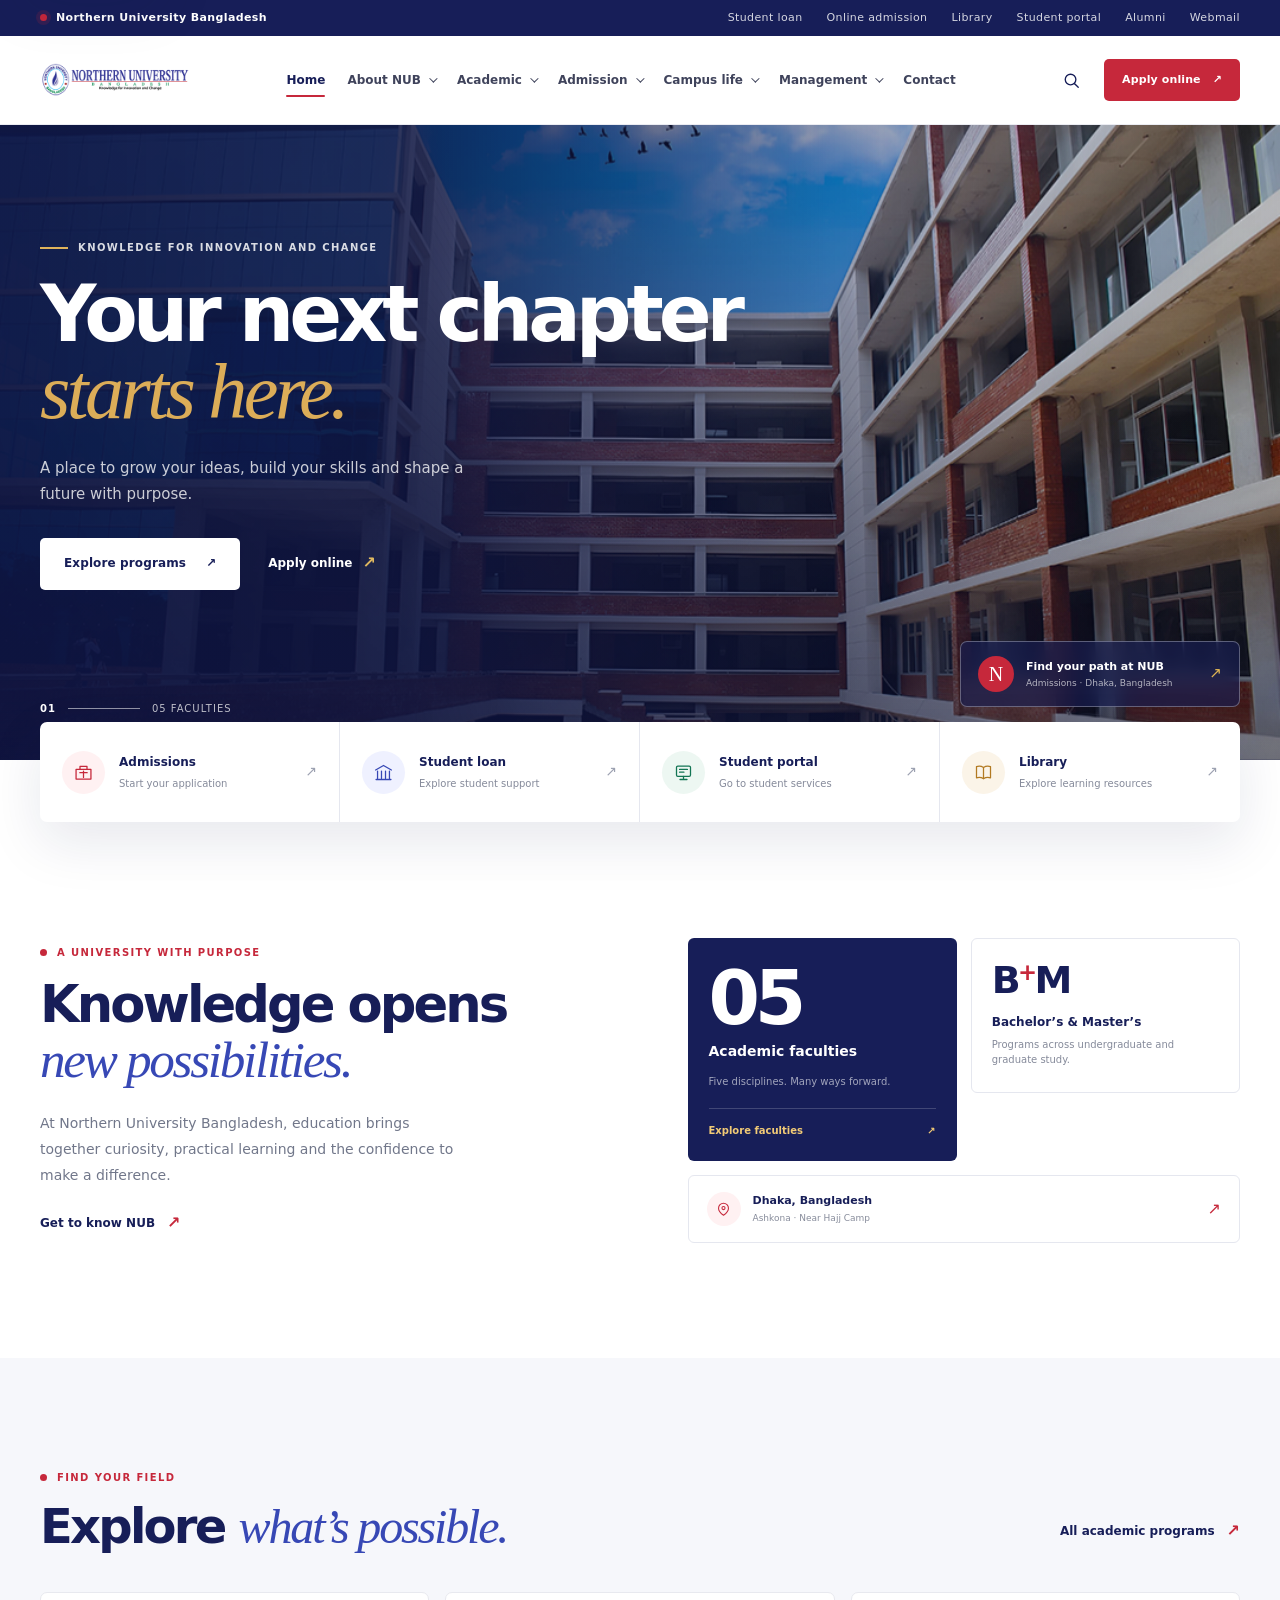
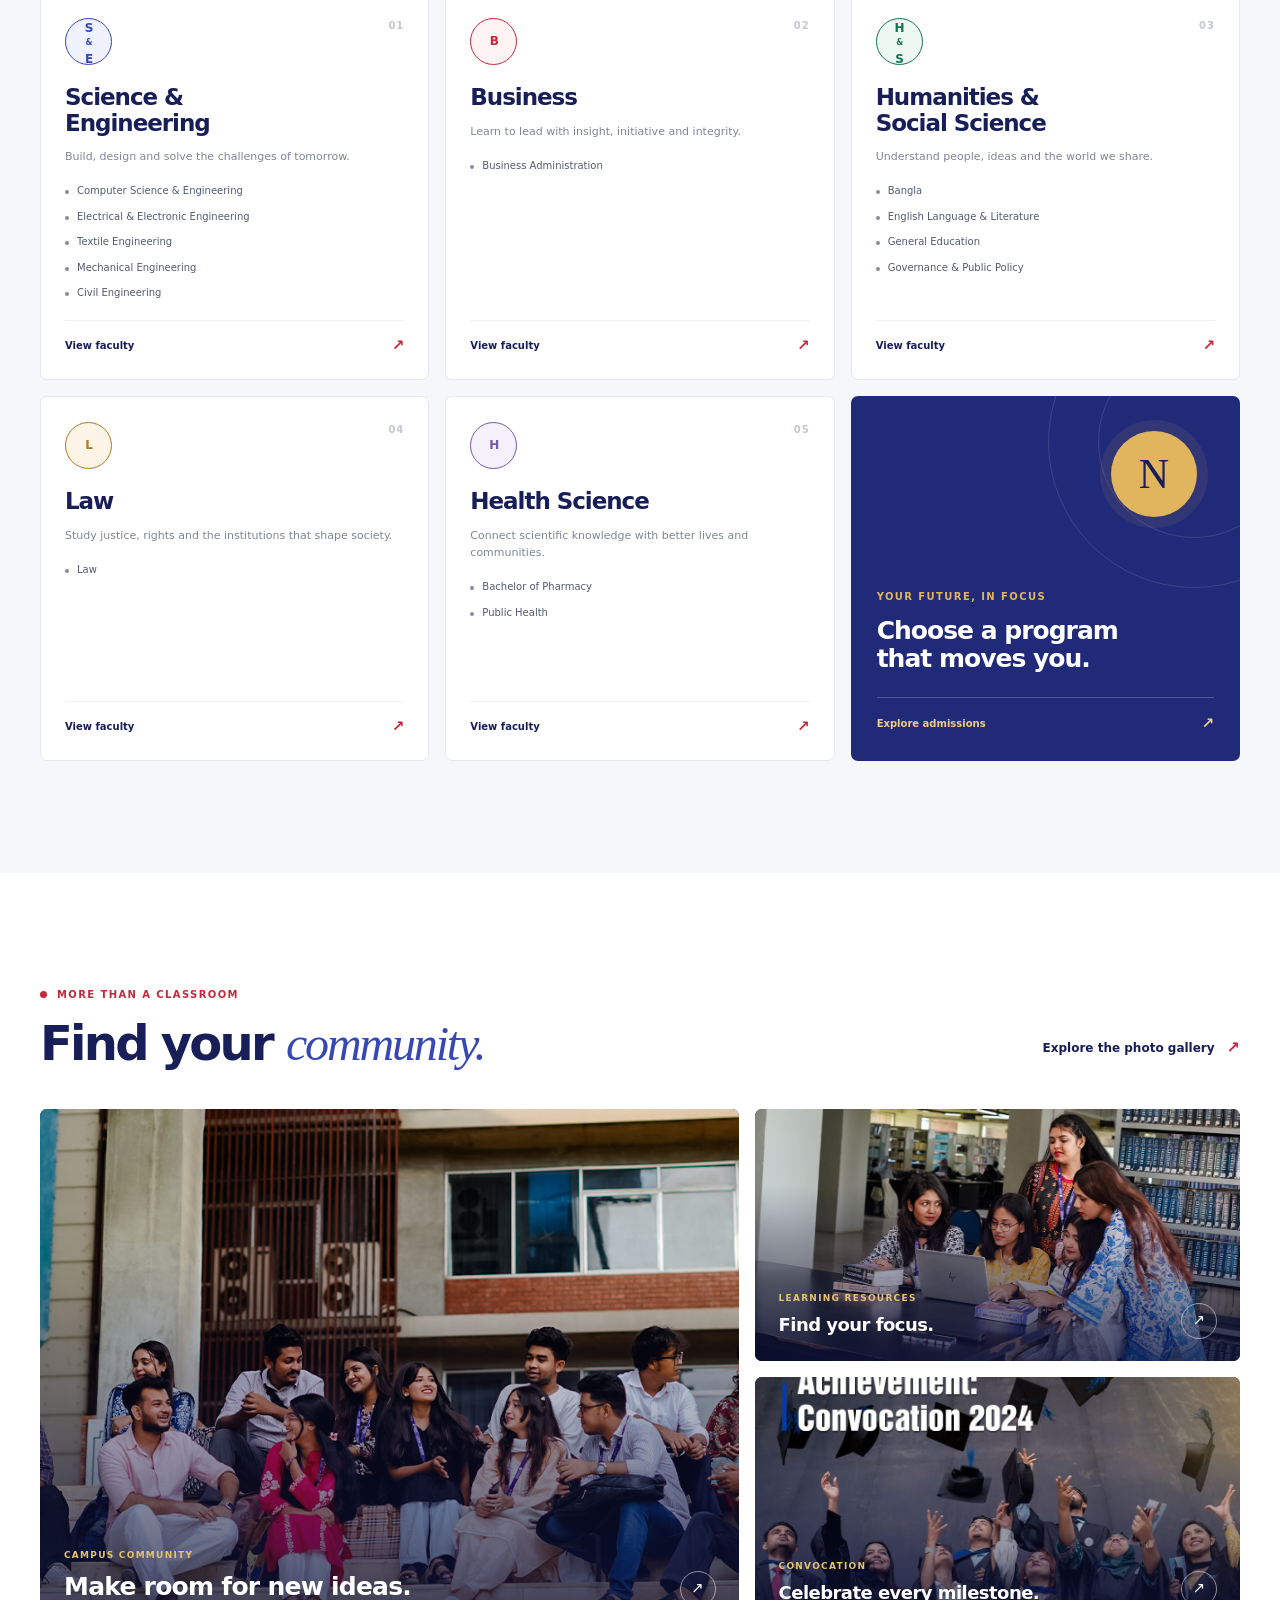
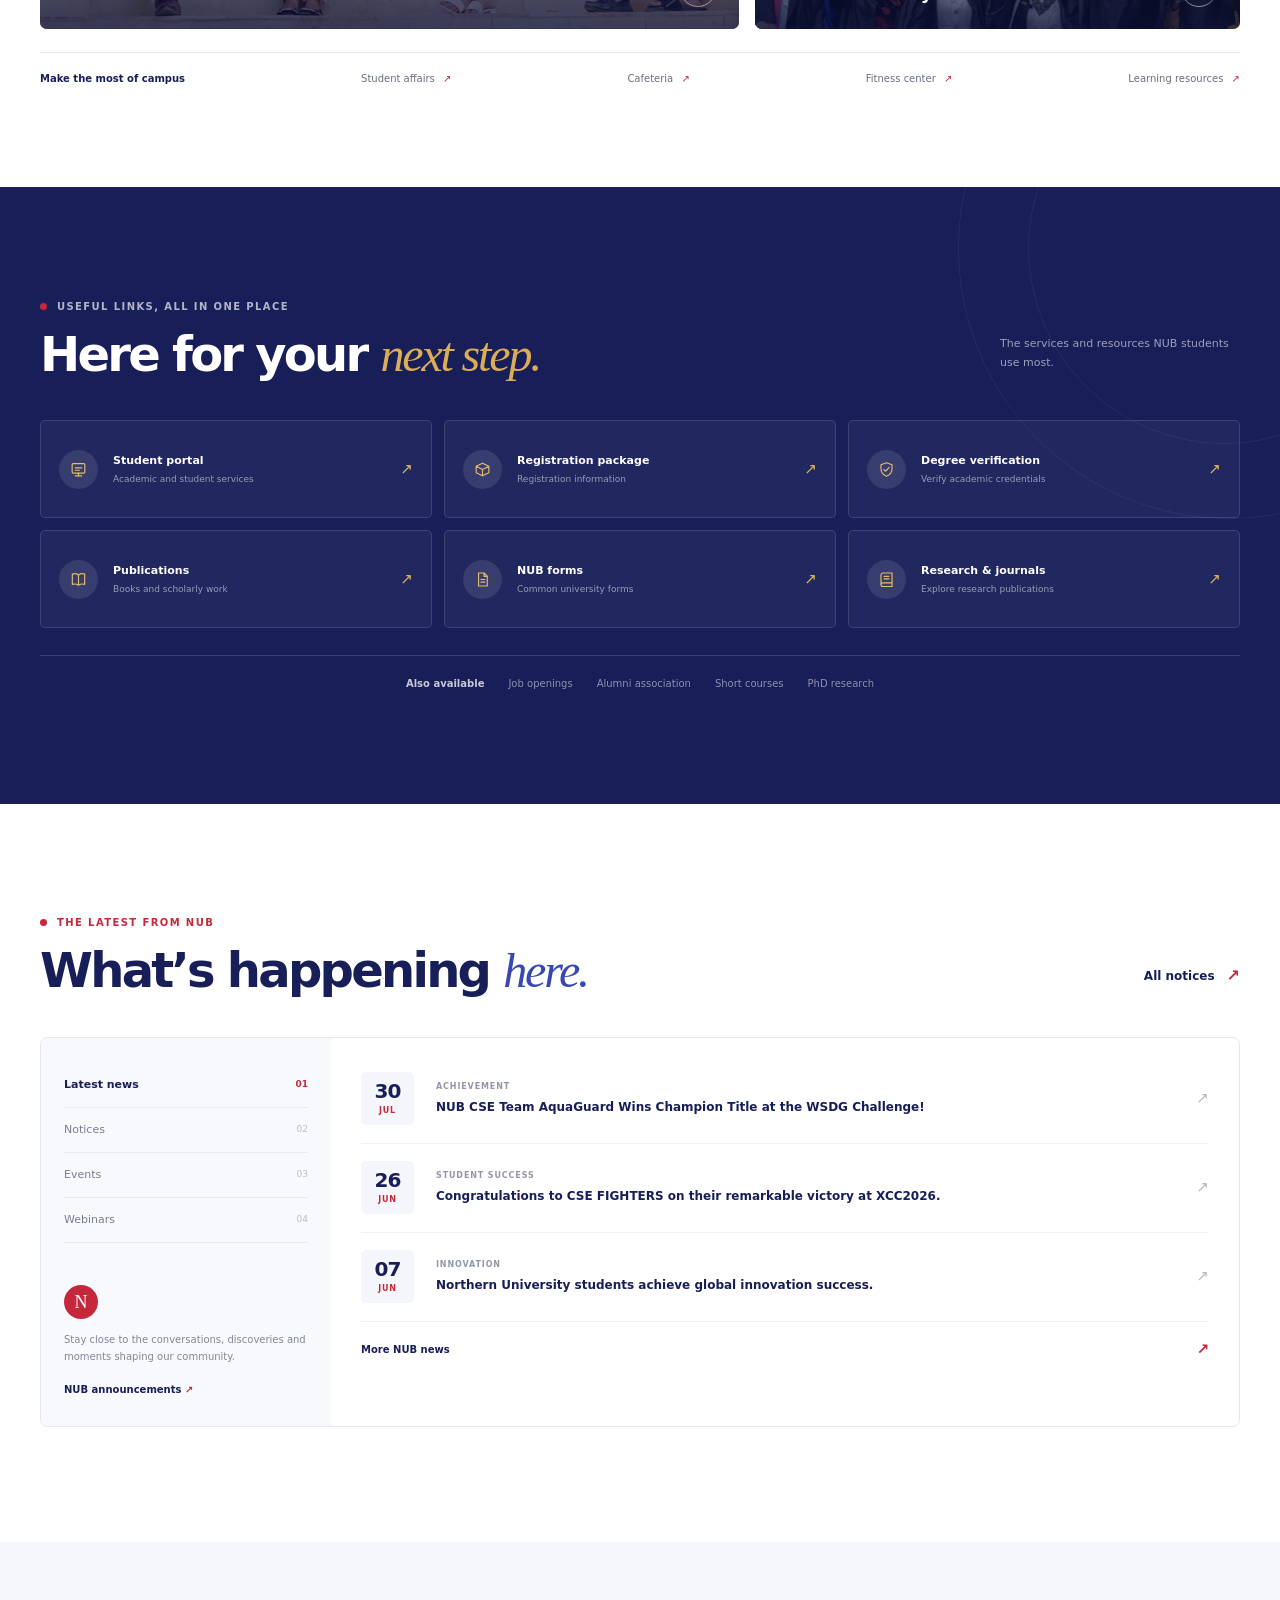
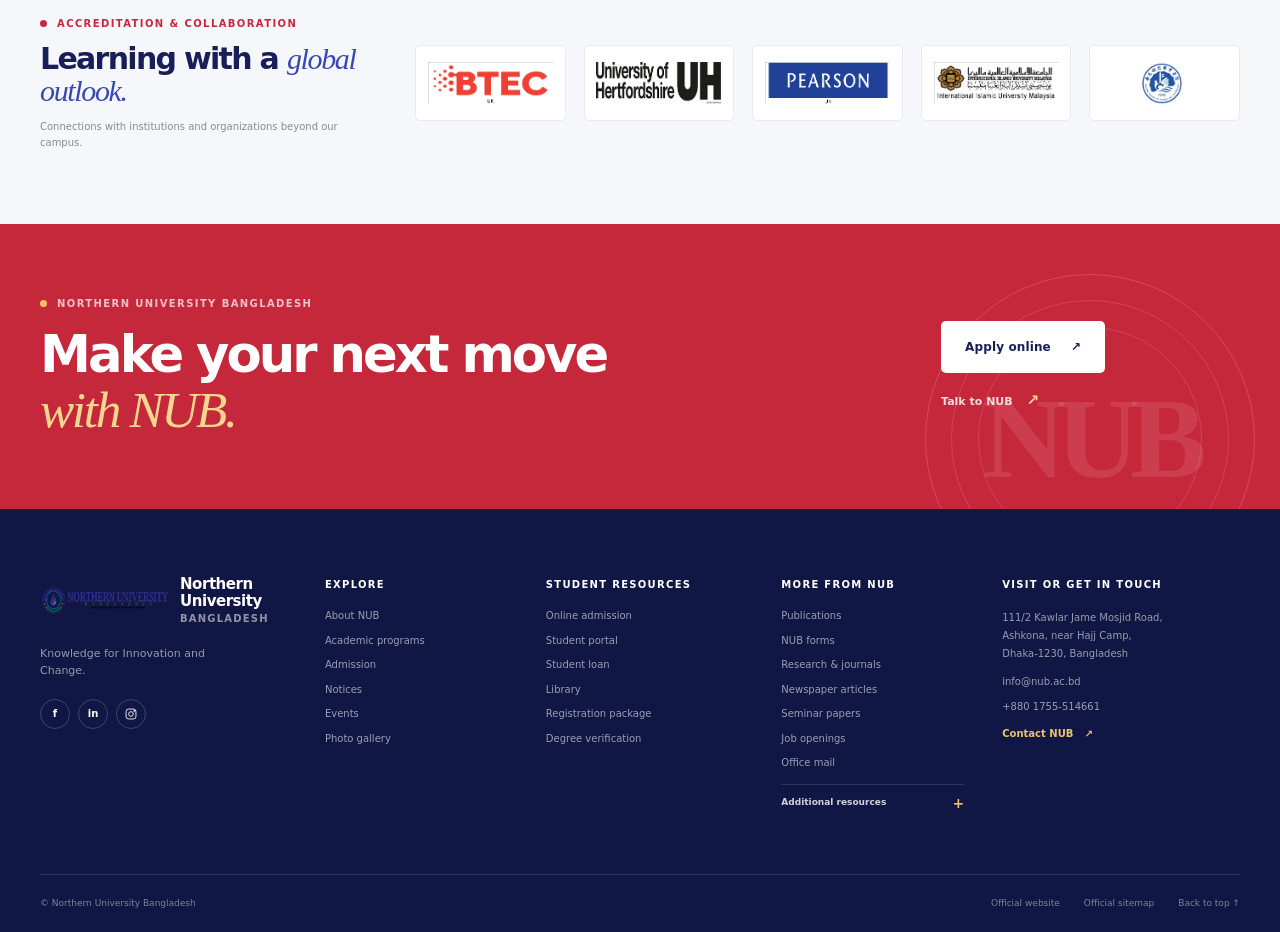
==== commit 95fcff29: "Remove header wordmark and improve footer logo contrast" ====
--- a/index.html
+++ b/index.html
@@ -29,7 +29,6 @@
     <div class="container header-inner">
       <a class="brand" href="index.html#top" aria-label="Northern University Bangladesh home">
         <img src="public/assets/nub-logo.png" alt="Northern University Bangladesh emblem" width="190" height="43">
-        <span class="brand-name"><strong>Northern University</strong><span>Bangladesh</span></span>
       </a>
       <button class="mobile-menu-toggle" type="button" aria-expanded="false" aria-controls="primary-nav" aria-label="Open navigation"><span></span><span></span><span></span></button>
       <nav class="primary-nav" id="primary-nav" aria-label="Main navigation">
@@ -450,3 +449,4 @@
   <button class="back-to-top" type="button" aria-label="Back to top">↑</button>
 </body>
 </html>
+
--- a/styles.css
+++ b/styles.css
@@ -0,0 +1,532 @@
+:root {
+  color-scheme: light;
+  --navy: #171e58;
+  --navy-2: #202a78;
+  --blue: #3748b5;
+  --red: #c6283b;
+  --green: #137554;
+  --gold: #dcad58;
+  --ink: #20233c;
+  --muted: #777d90;
+  --line: #e5e7ef;
+  --paper: #fff;
+  --wash: #f6f7fb;
+  --container: 1200px;
+  --shadow: 0 20px 55px rgba(21, 28, 79, .10);
+  font-family: Inter, "Segoe UI", system-ui, -apple-system, BlinkMacSystemFont, Arial, sans-serif;
+  font-synthesis: none;
+  text-rendering: optimizeLegibility;
+  -webkit-font-smoothing: antialiased;
+  -moz-osx-font-smoothing: grayscale;
+}
+* { box-sizing: border-box; }
+html { scroll-behavior: smooth; scroll-padding-top: 100px; }
+body { margin: 0; color: var(--ink); background: var(--paper); font-size: 15px; line-height: 1.55; }
+body.menu-open { overflow: hidden; }
+button, input { font: inherit; }
+button, a { -webkit-tap-highlight-color: transparent; }
+a { color: inherit; text-decoration: none; }
+img { max-width: 100%; display: block; }
+svg { display: block; }
+button:focus-visible, a:focus-visible, input:focus-visible { outline: 3px solid #e4b24d; outline-offset: 3px; }
+::selection { background: #dce1ff; color: var(--navy); }
+.container { width: min(var(--container), calc(100% - 56px)); margin-inline: auto; }
+.section-space { padding-block: 112px; }
+.skip-link { position: fixed; z-index: 1000; left: 16px; top: 10px; padding: 12px 18px; border-radius: 8px; color: var(--navy); background: #fff; box-shadow: var(--shadow); transform: translateY(-150%); }
+.skip-link:focus { transform: translateY(0); }
+.sr-only { position: absolute; width: 1px; height: 1px; padding: 0; margin: -1px; overflow: hidden; clip: rect(0,0,0,0); white-space: nowrap; border: 0; }
+
+.utility-bar { height: 36px; color: rgba(255,255,255,.82); background: var(--navy); font-size: 11px; letter-spacing: .035em; }
+.utility-inner { height: 100%; display: flex; align-items: center; justify-content: space-between; gap: 20px; }
+.utility-brand { display: inline-flex; align-items: center; gap: 9px; color: #fff; white-space: nowrap; font-weight: 600; }
+.utility-dot { width: 7px; height: 7px; border-radius: 50%; background: var(--red); box-shadow: 0 0 0 4px rgba(198,40,59,.16); }
+.utility-links { display: flex; align-items: center; gap: 24px; overflow: hidden; white-space: nowrap; }
+.utility-links a { transition: color .2s ease; }
+.utility-links a:hover { color: #fff; }
+
+.site-header { position: sticky; z-index: 50; top: 0; border-bottom: 1px solid rgba(227,229,238,.72); background: rgba(255,255,255,.97); backdrop-filter: blur(14px); }
+.header-inner { position: relative; min-height: 88px; display: flex; align-items: center; justify-content: space-between; gap: 26px; }
+.brand { display: inline-flex; align-items: center; gap: 13px; flex: 0 0 auto; }
+.brand img { width: 150px; height: auto; object-fit: contain; }
+.brand-name { display: flex; flex-direction: column; color: var(--navy); line-height: 1.08; letter-spacing: -.035em; font-size: 13px; }
+.brand-name strong { font-size: 15px; font-weight: 750; }
+.brand-name span { margin-top: 5px; color: #777e91; font-size: 10px; font-weight: 650; letter-spacing: .12em; text-transform: uppercase; }
+.primary-nav { align-self: stretch; display: flex; align-items: center; }
+.nav-list { display: flex; align-items: center; gap: 2px; height: 100%; margin: 0; padding: 0; list-style: none; }
+.nav-list > li { position: relative; display: flex; align-items: center; height: 100%; }
+.nav-link { position: relative; display: inline-flex; align-items: center; gap: 8px; padding: 12px 10px; border: 0; color: #3f435b; background: transparent; cursor: pointer; font-size: 12px; font-weight: 650; white-space: nowrap; transition: color .18s ease; }
+.nav-link::after { position: absolute; content: ""; left: 10px; right: 10px; bottom: 4px; height: 2px; border-radius: 2px; background: var(--red); transform: scaleX(0); transform-origin: left; transition: transform .2s ease; }
+.nav-link:hover, .nav-link.active, .nav-item.is-open .nav-link { color: var(--navy); }
+.nav-link:hover::after, .nav-link.active::after, .nav-item.is-open .nav-link::after { transform: scaleX(1); }
+.chevron { width: 6px; height: 6px; border-right: 1.5px solid currentColor; border-bottom: 1.5px solid currentColor; transform: rotate(45deg) translateY(-2px); transition: transform .2s ease; }
+.nav-item.is-open .chevron { transform: rotate(225deg) translate(-2px,-1px); }
+.dropdown-menu { position: absolute; z-index: 70; top: calc(100% - 1px); left: 0; display: grid; width: 270px; padding: 22px; border: 1px solid var(--line); border-top: 2px solid var(--red); border-radius: 0 0 12px 12px; background: #fff; box-shadow: 0 22px 40px rgba(20,25,74,.14); animation: menu-in .16s ease both; }
+.dropdown-menu[hidden] { display: none; }
+.dropdown-wide { width: 300px; grid-template-columns: 1fr 1fr; column-gap: 12px; }
+.dropdown-label { grid-column: 1 / -1; margin: 0 0 12px; color: #9298a8; font-size: 9px; font-weight: 750; letter-spacing: .15em; text-transform: uppercase; }
+.dropdown-menu a { padding: 9px 0; border-top: 1px solid #f0f1f5; color: #454a62; font-size: 12px; font-weight: 550; transition: color .18s ease, padding .18s ease; }
+.dropdown-menu a:hover { padding-left: 5px; color: var(--red); }
+.mobile-nav-footer { display: none; }
+.header-actions { display: flex; flex: 0 0 auto; align-items: center; gap: 14px; }
+.search-trigger { width: 38px; height: 38px; display: grid; place-items: center; border: 1px solid transparent; border-radius: 50%; color: var(--navy); background: transparent; cursor: pointer; transition: background .2s, border .2s; }
+.search-trigger:hover { border-color: var(--line); background: var(--wash); }
+.search-trigger svg, .search-field svg { width: 19px; height: 19px; fill: none; stroke: currentColor; stroke-width: 1.7; stroke-linecap: round; stroke-linejoin: round; }
+.button { display: inline-flex; min-height: 52px; align-items: center; justify-content: center; gap: 20px; padding: 0 23px; border: 1px solid transparent; border-radius: 5px; cursor: pointer; font-size: 12px; font-weight: 720; letter-spacing: .01em; transition: transform .2s ease, background .2s ease, box-shadow .2s ease; }
+.button:hover { transform: translateY(-2px); box-shadow: 0 10px 24px rgba(12,19,70,.16); }
+.button-small { min-height: 42px; padding-inline: 17px; gap: 12px; font-size: 11px; }
+.button-red { color: #fff; background: var(--red); }
+.button-red:hover { background: #ad2033; }
+.button-light { color: var(--navy); background: #fff; }
+.button-light:hover { background: #f2f4ff; }
+.mobile-menu-toggle { display: none; }
+
+.search-dialog { width: min(550px, calc(100% - 30px)); max-width: none; max-height: min(80vh, 720px); padding: 30px; border: 0; border-radius: 12px; color: var(--ink); background: #fff; box-shadow: 0 30px 100px rgba(5,9,44,.35); }
+.search-dialog::backdrop { background: rgba(15,20,60,.66); backdrop-filter: blur(4px); }
+.search-dialog-head { display: flex; align-items: flex-start; justify-content: space-between; gap: 20px; }
+.search-dialog h2 { margin: 0 0 20px; color: var(--navy); font-size: 28px; letter-spacing: -.04em; }
+.search-dialog .eyebrow { margin-bottom: 4px; }
+.dialog-close { width: 34px; height: 34px; border: 0; border-radius: 50%; color: #71778a; background: var(--wash); font-size: 22px; cursor: pointer; }
+.search-field { display: flex; align-items: center; gap: 12px; padding: 0 15px; border: 1px solid #dfe2ec; border-radius: 6px; color: var(--blue); }
+.search-field input { width: 100%; height: 52px; border: 0; outline: 0; color: var(--ink); background: transparent; font-size: 13px; }
+.search-field input:focus-visible { outline: 0; }
+.search-hint { margin: 12px 0 10px; color: var(--muted); font-size: 11px; }
+.search-results { max-height: 300px; overflow: auto; }
+.search-result { display: flex; align-items: center; justify-content: space-between; gap: 20px; padding: 12px 4px; border-top: 1px solid var(--line); color: #40445d; font-size: 12px; }
+.search-result span { color: #a0a5b5; }
+.search-result:hover { color: var(--red); }
+.search-empty { padding: 14px 4px; color: var(--muted); font-size: 12px; }
+
+.hero { position: relative; min-height: 635px; display: flex; overflow: hidden; color: #fff; background: var(--navy); isolation: isolate; }
+.hero-image, .hero-shade { position: absolute; inset: 0; width: 100%; height: 100%; }
+.hero-image { z-index: -2; object-fit: cover; object-position: center 44%; animation: hero-image-in 1s ease-out both; }
+.hero-shade { z-index: -1; background: linear-gradient(90deg, rgba(14,20,65,.94) 0%, rgba(15,21,65,.86) 32%, rgba(17,24,69,.42) 65%, rgba(11,16,48,.1) 100%), linear-gradient(0deg, rgba(11,16,48,.42), transparent 55%); }
+.hero-inner { position: relative; display: flex; align-items: center; min-height: 635px; padding-block: 35px 90px; }
+.hero-copy { max-width: 720px; animation: hero-copy-in .7s .08s ease both; }
+.hero-kicker, .eyebrow { display: flex; align-items: center; gap: 10px; margin: 0 0 20px; color: var(--red); font-size: 10px; font-weight: 760; letter-spacing: .14em; text-transform: uppercase; }
+.hero-kicker { color: rgba(255,255,255,.84); }
+.hero-kicker-line { width: 28px; height: 2px; background: #dfb35b; }
+.hero h1 { max-width: 760px; margin: 0; font-size: clamp(46px,6.2vw,78px); font-weight: 690; letter-spacing: -.065em; line-height: .99; }
+.hero h1 em, h2 em { color: var(--gold); font-family: Georgia, "Times New Roman", serif; font-weight: 400; letter-spacing: -.045em; }
+.hero-description { max-width: 445px; margin: 25px 0 30px; color: rgba(255,255,255,.78); font-size: 15px; line-height: 1.75; }
+.hero-actions { display: flex; align-items: center; gap: 28px; }
+.hero-text-link { display: inline-flex; align-items: center; gap: 10px; color: #fff; font-size: 12px; font-weight: 700; }
+.hero-text-link span { color: #e0b960; font-size: 16px; transition: transform .2s; }
+.hero-text-link:hover span { transform: translate(3px,-3px); }
+.hero-note { position: absolute; right: 0; bottom: 53px; min-width: 280px; display: flex; align-items: center; gap: 12px; padding: 14px 17px; border: 1px solid rgba(255,255,255,.3); border-radius: 7px; color: #fff; background: rgba(24,30,84,.64); backdrop-filter: blur(9px); transition: background .2s, transform .2s; }
+.hero-note:hover { background: rgba(24,30,84,.85); transform: translateY(-2px); }
+.hero-note-mark { width: 36px; height: 36px; display: grid; place-items: center; border-radius: 50%; color: #fff; background: var(--red); font-family: Georgia,serif; font-size: 20px; }
+.hero-note span:nth-child(2) { display: flex; flex-direction: column; }
+.hero-note strong { font-size: 11px; }
+.hero-note small { margin-top: 2px; color: rgba(255,255,255,.66); font-size: 9px; }
+.hero-note-arrow { margin-left: auto; color: #e2b754; }
+.hero-index { position: absolute; left: 0; bottom: 44px; display: flex; align-items: center; gap: 12px; color: rgba(255,255,255,.73); font-size: 10px; letter-spacing: .1em; text-transform: uppercase; }
+.hero-index > span:first-child { color: #fff; font-weight: 750; }
+.hero-index-rule { width: 72px; height: 1px; background: rgba(255,255,255,.54); }
+
+.quick-access { position: relative; z-index: 3; display: grid; grid-template-columns: repeat(4,1fr); margin-top: -38px; padding: 0; border-radius: 7px; background: #fff; box-shadow: var(--shadow); }
+.quick-card { min-height: 100px; display: flex; align-items: center; gap: 14px; padding: 21px 22px; border-right: 1px solid var(--line); transition: background .22s, transform .22s; }
+.quick-card:first-child { border-radius: 7px 0 0 7px; }
+.quick-card:last-child { border-right: 0; border-radius: 0 7px 7px 0; }
+.quick-card:hover { z-index: 1; background: #fbfbfe; transform: translateY(-4px); }
+.quick-icon { width: 43px; height: 43px; flex: 0 0 43px; display: grid; place-items: center; border-radius: 50%; background: #f1f3ff; }
+.quick-icon svg { width: 21px; height: 21px; fill: none; stroke: currentColor; stroke-width: 1.45; stroke-linecap: round; stroke-linejoin: round; }
+.quick-icon-red { color: var(--red); background: #fff1f2; }
+.quick-icon-blue { color: var(--blue); background: #eff1ff; }
+.quick-icon-green { color: var(--green); background: #edf7f2; }
+.quick-icon-gold { color: #b27a22; background: #fbf4e8; }
+.quick-card > span:nth-child(2) { min-width: 0; display: flex; flex-direction: column; }
+.quick-card strong { color: var(--navy); font-size: 12px; font-weight: 750; }
+.quick-card small { margin-top: 4px; color: #858a9a; font-size: 10px; white-space: nowrap; }
+.card-arrow { margin-left: auto; color: #9ca1b1; font-size: 14px; transition: color .18s, transform .18s; }
+.quick-card:hover .card-arrow { color: var(--red); transform: translate(2px,-2px); }
+
+.intro-section { padding-top: 116px; padding-bottom: 115px; }
+.intro-grid { display: grid; grid-template-columns: 1fr 1fr; align-items: center; gap: 95px; }
+.eyebrow { margin-bottom: 16px; }
+.eyebrow-mark { width: 7px; height: 7px; display: inline-block; border-radius: 50%; background: var(--red); }
+h2 { margin: 0; color: var(--navy); font-size: clamp(35px,4vw,52px); font-weight: 680; letter-spacing: -.057em; line-height: 1.07; }
+.intro-copy h2 em, .section-heading h2 em, .partners-copy h2 em { color: var(--blue); }
+.body-copy { max-width: 430px; margin: 24px 0 22px; color: #71778a; font-size: 14px; line-height: 1.85; }
+.text-link { display: inline-flex; align-items: center; gap: 12px; color: var(--navy); font-size: 12px; font-weight: 760; }
+.text-link span { color: var(--red); font-size: 16px; transition: transform .18s; }
+.text-link:hover span { transform: translate(3px,-3px); }
+.intro-facts { display: grid; grid-template-columns: 1fr 1fr; gap: 14px; }
+.fact-card { min-height: 155px; display: flex; flex-direction: column; padding: 22px 20px; border: 1px solid var(--line); border-radius: 6px; background: #fff; }
+.fact-card-main { min-height: 223px; grid-row: span 2; justify-content: space-between; color: #fff; border-color: transparent; background: var(--navy); }
+.fact-number { color: var(--navy); font-size: 38px; font-weight: 700; letter-spacing: -.07em; line-height: 1; }
+.fact-card-main .fact-number { color: #fff; font-size: 74px; }
+.fact-plus { color: var(--red); font-size: .6em; vertical-align: top; }
+.fact-title { margin-top: 14px; color: var(--navy); font-size: 12px; font-weight: 740; }
+.fact-detail { margin-top: 5px; color: #858a9a; font-size: 10px; line-height: 1.5; }
+.fact-card-main .fact-title { margin-top: 0; color: #fff; font-size: 14px; }
+.fact-card-main .fact-detail { color: rgba(255,255,255,.6); }
+.fact-card-main a { display: flex; align-items: center; justify-content: space-between; margin-top: 13px; padding-top: 14px; border-top: 1px solid rgba(255,255,255,.18); color: #f2cb76; font-size: 10px; font-weight: 700; }
+.fact-location { grid-column: 1 / -1; display: flex; align-items: center; gap: 12px; padding: 16px 18px; border: 1px solid var(--line); border-radius: 6px; }
+.location-icon { width: 34px; height: 34px; display: grid; place-items: center; border-radius: 50%; color: var(--red); background: #fff1f2; }
+.location-icon svg { width: 17px; height: 17px; fill: none; stroke: currentColor; stroke-width: 1.5; stroke-linecap: round; stroke-linejoin: round; }
+.fact-location > span:nth-child(2) { display: flex; flex-direction: column; }
+.fact-location strong { color: var(--navy); font-size: 11px; }
+.fact-location small { margin-top: 3px; color: #878c9b; font-size: 9px; }
+.fact-location > a { margin-left: auto; color: var(--red); font-size: 16px; }
+
+.programs-section { background: var(--wash); }
+.section-heading { display: flex; align-items: flex-end; justify-content: space-between; gap: 30px; margin-bottom: 40px; }
+.section-heading .eyebrow { margin-bottom: 15px; }
+.section-heading h2 { font-size: clamp(33px,3.8vw,48px); }
+.section-heading-link { margin-bottom: 8px; white-space: nowrap; }
+.faculty-grid { display: grid; grid-template-columns: repeat(3,minmax(0,1fr)); gap: 16px; }
+.faculty-card { position: relative; min-height: 365px; display: flex; flex-direction: column; padding: 25px 24px 22px; overflow: hidden; border: 1px solid #e8e9ef; border-radius: 7px; background: #fff; transition: transform .24s, box-shadow .24s, border-color .24s; }
+.faculty-card:hover { z-index: 1; transform: translateY(-5px); border-color: #d9dced; box-shadow: 0 22px 38px rgba(24,30,84,.10); }
+.faculty-card-top { display: flex; align-items: flex-start; justify-content: space-between; }
+.faculty-mark { width: 47px; height: 47px; display: grid; place-items: center; border: 1px solid currentColor; border-radius: 50%; font-size: 12px; font-weight: 780; letter-spacing: -.08em; }
+.faculty-mark span { font-size: 8px; }
+.faculty-count { color: #c4c7d1; font-size: 10px; font-weight: 700; letter-spacing: .1em; }
+.faculty-card h3 { margin: 20px 0 0; color: var(--navy); font-size: 23px; letter-spacing: -.045em; line-height: 1.12; }
+.faculty-card p { margin: 12px 0 14px; color: #808596; font-size: 11px; line-height: 1.55; }
+.program-list { display: flex; flex-direction: column; gap: 2px; margin: 0 0 15px; padding: 0; list-style: none; }
+.program-list li a { position: relative; display: block; padding: 5px 0 5px 12px; color: #54596f; font-size: 10px; line-height: 1.35; }
+.program-list li a::before { position: absolute; top: 11px; left: 0; width: 4px; height: 4px; content: ""; border-radius: 50%; background: currentColor; opacity: .7; }
+.program-list li a:hover { color: var(--red); }
+.faculty-link { display: flex; align-items: center; justify-content: space-between; margin-top: auto; padding-top: 13px; border-top: 1px solid #f0f1f4; color: var(--navy); font-size: 10px; font-weight: 750; }
+.faculty-link span { color: var(--red); font-size: 15px; }
+.faculty-blue .faculty-mark { color: var(--blue); background: #f1f2ff; }
+.faculty-red .faculty-mark { color: var(--red); background: #fff3f4; }
+.faculty-green .faculty-mark { color: var(--green); background: #eef8f3; }
+.faculty-gold .faculty-mark { color: #b17a26; background: #fbf4e7; }
+.faculty-purple .faculty-mark { color: #7458aa; background: #f4f1fb; }
+.faculty-cta { position: relative; min-height: 365px; display: flex; flex-direction: column; justify-content: flex-end; padding: 26px; overflow: hidden; border-radius: 7px; color: #fff; background: var(--navy-2); }
+.faculty-cta::before, .faculty-cta::after { position: absolute; content: ""; border: 1px solid rgba(255,255,255,.12); border-radius: 50%; pointer-events: none; }
+.faculty-cta::before { width: 290px; height: 290px; top: -100px; right: -100px; }
+.faculty-cta::after { width: 190px; height: 190px; top: -50px; right: -50px; }
+.faculty-cta-orbit { position: absolute; top: 35px; right: 43px; width: 86px; height: 86px; display: grid; place-items: center; border-radius: 50%; color: var(--navy); background: #e0b55e; font-family: Georgia,serif; font-size: 42px; box-shadow: 0 0 0 11px rgba(224,181,94,.09); }
+.faculty-cta .eyebrow { margin-bottom: 12px; color: #e0b55e; }
+.faculty-cta strong { position: relative; font-size: 25px; font-weight: 620; letter-spacing: -.04em; line-height: 1.12; }
+.faculty-cta-link { display: flex; align-items: center; justify-content: space-between; margin-top: 24px; padding-top: 14px; border-top: 1px solid rgba(255,255,255,.23); color: #f1cc7e; font-size: 10px; font-weight: 730; }
+.faculty-cta-link span { font-size: 15px; }
+
+.campus-section { padding-top: 114px; padding-bottom: 100px; }
+.campus-story-grid { display: grid; grid-template-columns: 1.18fr .82fr; gap: 16px; }
+.campus-photo { position: relative; display: block; min-width: 0; overflow: hidden; border-radius: 7px; background: var(--navy); isolation: isolate; }
+.campus-photo::after { position: absolute; z-index: -1; inset: 30% 0 0; content: ""; background: linear-gradient(0deg,rgba(12,17,57,.78),transparent); }
+.campus-photo img { position: absolute; z-index: -2; inset: 0; width: 100%; height: 100%; object-fit: cover; transition: transform .7s cubic-bezier(.2,.65,.25,1); }
+.campus-photo:hover img { transform: scale(1.04); }
+.campus-photo-main { min-height: 520px; }
+.campus-photo-stack { min-height: 520px; display: grid; grid-template-rows: 1fr 1fr; gap: 16px; }
+.campus-photo-small { min-height: 250px; }
+.photo-caption { position: absolute; right: 23px; bottom: 22px; left: 24px; display: flex; align-items: flex-end; justify-content: space-between; gap: 18px; color: #fff; }
+.photo-caption > span:first-child { display: flex; flex-direction: column; }
+.photo-caption small { color: #e7c270; font-size: 9px; font-weight: 780; letter-spacing: .14em; text-transform: uppercase; }
+.photo-caption strong { margin-top: 5px; font-size: 18px; font-weight: 650; letter-spacing: -.03em; }
+.campus-photo-main .photo-caption strong { font-size: 25px; }
+.photo-arrow { width: 36px; height: 36px; flex: 0 0 36px; display: grid; place-items: center; border: 1px solid rgba(255,255,255,.5); border-radius: 50%; transition: color .2s, background .2s, transform .2s; }
+.campus-photo:hover .photo-arrow { color: var(--navy); background: #fff; transform: translate(2px,-2px); }
+.campus-links { display: flex; align-items: center; justify-content: space-between; gap: 24px; margin-top: 23px; padding-top: 18px; border-top: 1px solid var(--line); color: #777d90; font-size: 10px; }
+.campus-links > span { color: var(--navy); font-weight: 750; }
+.campus-links a { color: #686d80; transition: color .18s; }
+.campus-links a span { margin-left: 5px; color: var(--red); }
+.campus-links a:hover { color: var(--red); }
+
+.resources-section { position: relative; overflow: hidden; color: #fff; background: var(--navy); }
+.resources-section::before, .resources-section::after { position: absolute; content: ""; border: 1px solid rgba(255,255,255,.06); border-radius: 50%; pointer-events: none; }
+.resources-section::before { width: 540px; height: 540px; right: -220px; top: -210px; }
+.resources-section::after { width: 390px; height: 390px; right: -140px; top: -135px; }
+.section-heading-light h2 { color: #fff; }
+.section-heading-light h2 em { color: var(--gold); }
+.section-heading-light .eyebrow { color: rgba(255,255,255,.67); }
+.section-heading-note { max-width: 240px; margin: 0 0 8px; color: rgba(255,255,255,.58); font-size: 11px; line-height: 1.75; }
+.resource-grid { position: relative; display: grid; grid-template-columns: repeat(3,minmax(0,1fr)); gap: 12px; }
+.resource-card { min-height: 98px; display: flex; align-items: center; gap: 15px; padding: 18px; border: 1px solid rgba(255,255,255,.13); border-radius: 5px; background: rgba(255,255,255,.045); transition: border .2s, background .2s, transform .2s; }
+.resource-card:hover { transform: translateY(-3px); border-color: rgba(255,255,255,.38); background: rgba(255,255,255,.09); }
+.resource-icon { width: 39px; height: 39px; flex: 0 0 39px; display: grid; place-items: center; border-radius: 50%; color: #e5bc6c; background: rgba(255,255,255,.1); }
+.resource-icon svg { width: 19px; height: 19px; fill: none; stroke: currentColor; stroke-width: 1.45; stroke-linecap: round; stroke-linejoin: round; }
+.resource-card > span:nth-child(2) { min-width: 0; display: flex; flex-direction: column; }
+.resource-card strong { overflow: hidden; color: #fff; font-size: 11px; font-weight: 720; text-overflow: ellipsis; white-space: nowrap; }
+.resource-card small { margin-top: 4px; color: rgba(255,255,255,.54); font-size: 9px; }
+.resource-arrow { margin-left: auto; color: #dfb65e; font-size: 15px; }
+.resource-footer-links { position: relative; display: flex; align-items: center; justify-content: center; flex-wrap: wrap; gap: 24px; margin-top: 27px; padding-top: 20px; border-top: 1px solid rgba(255,255,255,.14); color: rgba(255,255,255,.51); font-size: 10px; }
+.resource-footer-links > span { color: rgba(255,255,255,.76); font-weight: 740; }
+.resource-footer-links a { transition: color .18s; }
+.resource-footer-links a:hover { color: #fff; }
+
+.news-section { padding-top: 111px; padding-bottom: 115px; }
+.feed-layout { min-height: 390px; display: grid; grid-template-columns: 290px 1fr; overflow: hidden; border: 1px solid var(--line); border-radius: 7px; }
+.feed-tabs { display: flex; flex-direction: column; padding: 25px 23px; background: #f8f9fc; }
+.feed-tab { width: 100%; min-height: 45px; display: flex; align-items: center; justify-content: space-between; padding: 13px 0; border: 0; border-bottom: 1px solid #e8eaf1; color: #777d90; background: transparent; text-align: left; cursor: pointer; font-size: 11px; transition: color .2s; }
+.feed-tab span { color: #b8bdc9; font-size: 9px; }
+.feed-tab[aria-selected="true"] { color: var(--navy); font-weight: 750; }
+.feed-tab[aria-selected="true"] span { color: var(--red); }
+.feed-side-note { margin-top: auto; padding-top: 25px; }
+.feed-side-symbol { width: 34px; height: 34px; display: grid; place-items: center; border-radius: 50%; color: #fff; background: var(--red); font-family: Georgia,serif; font-size: 18px; }
+.feed-side-note p { margin: 12px 0; color: #818698; font-size: 10px; line-height: 1.7; }
+.feed-side-note a { color: var(--navy); font-size: 10px; font-weight: 720; }
+.feed-side-note a span { color: var(--red); }
+.feed-panels { display: flex; align-items: stretch; padding: 17px 30px; background: #fff; }
+.feed-panel { width: 100%; align-self: stretch; }
+.feed-panel[hidden] { display: none; }
+.feed-item { min-height: 89px; display: grid; grid-template-columns: 57px 1fr 20px; align-items: center; gap: 18px; padding: 12px 0; border-bottom: 1px solid #edf0f4; }
+.feed-date { width: 53px; height: 53px; display: flex; flex-direction: column; align-items: center; justify-content: center; border-radius: 5px; color: var(--navy); background: #f5f6fb; }
+.feed-date strong { font-size: 20px; font-weight: 710; letter-spacing: -.05em; line-height: 1; }
+.feed-date small { margin-top: 4px; color: var(--red); font-size: 8px; font-weight: 760; letter-spacing: .1em; }
+.feed-item-body { display: flex; flex-direction: column; gap: 5px; }
+.feed-item-body small { color: #9297a8; font-size: 8px; font-weight: 750; letter-spacing: .11em; text-transform: uppercase; }
+.feed-item-body strong { color: var(--navy); font-size: 12px; font-weight: 650; line-height: 1.45; transition: color .18s; }
+.feed-item:hover .feed-item-body strong { color: var(--red); }
+.feed-arrow { justify-self: end; color: #b4b8c4; transition: color .18s, transform .18s; }
+.feed-item:hover .feed-arrow { color: var(--red); transform: translate(2px,-2px); }
+.feed-view-all { display: flex; align-items: center; justify-content: space-between; padding: 16px 0 5px; color: var(--navy); font-size: 10px; font-weight: 740; }
+.feed-view-all span { color: var(--red); font-size: 15px; }
+
+.partners-section { padding-block: 74px; background: var(--wash); }
+.partners-inner { display: grid; grid-template-columns: 320px 1fr; align-items: center; gap: 55px; }
+.partners-copy .eyebrow { margin-bottom: 12px; }
+.partners-copy h2 { font-size: 30px; }
+.partners-copy p:last-child { margin: 12px 0 0; color: #858a9a; font-size: 10px; }
+.partner-logos { display: grid; grid-template-columns: repeat(5,1fr); align-items: center; gap: 18px; }
+.partner-logos a { min-height: 76px; display: grid; place-items: center; padding: 10px; border: 1px solid #e8eaf1; border-radius: 5px; background: #fff; transition: transform .2s, box-shadow .2s; }
+.partner-logos a:hover { transform: translateY(-3px); box-shadow: 0 12px 25px rgba(22,30,88,.08); }
+.partner-logos img { width: 100%; max-width: 125px; max-height: 42px; object-fit: contain; }
+
+.final-cta { overflow: hidden; color: #fff; background: var(--red); }
+.final-cta-inner { position: relative; min-height: 285px; display: flex; align-items: center; justify-content: space-between; gap: 35px; padding-block: 54px; }
+.eyebrow-light { color: rgba(255,255,255,.71); }
+.eyebrow-light .eyebrow-mark { background: #f0c568; }
+.final-cta h2 { color: #fff; font-size: clamp(38px,4vw,54px); }
+.final-cta h2 em { color: #f4d78f; }
+.final-cta-actions { position: relative; z-index: 1; display: flex; flex-direction: column; align-items: flex-start; gap: 16px; margin-right: 135px; }
+.final-cta-link { color: rgba(255,255,255,.83); font-size: 11px; font-weight: 700; }
+.final-cta-link span { margin-left: 10px; color: #f3d88f; font-size: 15px; }
+.cta-seal { position: absolute; right: -15px; bottom: -95px; width: 330px; height: 330px; display: grid; place-items: center; border: 1px solid rgba(255,255,255,.16); border-radius: 50%; color: rgba(255,255,255,.10); font-family: Georgia,serif; font-size: 115px; font-weight: 700; letter-spacing: -.08em; }
+.cta-seal::before, .cta-seal::after { position: absolute; content: ""; border: 1px solid rgba(255,255,255,.13); border-radius: 50%; }
+.cta-seal::before { inset: 25px; }
+.cta-seal::after { inset: 52px; }
+
+.site-footer { color: rgba(255,255,255,.67); background: #111744; }
+.footer-main { display: grid; grid-template-columns: 1.35fr 1fr 1.08fr 1fr 1.3fr; gap: 38px; padding-block: 67px 52px; }
+.brand-footer { gap: 10px; }
+.brand-footer img { width: 130px; }
+.brand-footer .brand-name { color: #fff; }
+.brand-footer .brand-name span { color: rgba(255,255,255,.54); }
+.footer-brand-column > p { max-width: 210px; margin: 20px 0; color: rgba(255,255,255,.56); font-size: 11px; }
+.social-links { display: flex; gap: 8px; }
+.social-links a { width: 30px; height: 30px; display: grid; place-items: center; border: 1px solid rgba(255,255,255,.19); border-radius: 50%; color: #fff; font-size: 10px; font-weight: 750; transition: background .2s, border .2s; }
+.social-links a:hover { border-color: var(--red); background: var(--red); }
+.social-links svg { width: 14px; height: 14px; fill: none; stroke: currentColor; stroke-width: 1.5; }
+.social-links .instagram-dot { fill: currentColor; }
+.footer-column, .footer-contact { display: flex; flex-direction: column; align-items: flex-start; }
+.footer-column h2, .footer-contact h2 { margin: 4px 0 18px; color: #fff; font-size: 10px; font-weight: 760; letter-spacing: .13em; text-transform: uppercase; }
+.footer-column a, .footer-contact a { margin-bottom: 10px; color: rgba(255,255,255,.58); font-size: 10px; line-height: 1.45; transition: color .18s; }
+.footer-column a:hover, .footer-contact a:hover { color: #fff; }
+.footer-contact p { margin: 0 0 12px; color: rgba(255,255,255,.57); font-size: 10px; line-height: 1.8; }
+.footer-contact-link { margin-top: 3px; color: #f0c266 !important; font-weight: 750; }
+.footer-contact-link span { margin-left: 8px; }
+.footer-details { width: 100%; margin-top: 3px; }
+.footer-details summary { display: flex; align-items: center; justify-content: space-between; padding: 8px 0; border-top: 1px solid rgba(255,255,255,.12); color: rgba(255,255,255,.8); cursor: pointer; font-size: 9px; font-weight: 700; list-style: none; }
+.footer-details summary::-webkit-details-marker { display: none; }
+.footer-details summary span { color: #f0c266; font-size: 14px; transition: transform .18s; }
+.footer-details[open] summary span { transform: rotate(45deg); }
+.footer-details > div { display: flex; flex-direction: column; padding-left: 9px; }
+.footer-details a { margin: 0 0 8px; font-size: 9px; }
+.footer-bottom { min-height: 58px; display: flex; align-items: center; justify-content: space-between; gap: 20px; border-top: 1px solid rgba(255,255,255,.11); color: rgba(255,255,255,.46); font-size: 9px; }
+.footer-bottom > div { display: flex; gap: 24px; }
+.footer-bottom a:hover { color: #fff; }
+.back-to-top { position: fixed; z-index: 30; right: 22px; bottom: 22px; width: 42px; height: 42px; display: grid; place-items: center; border: 1px solid rgba(23,30,88,.13); border-radius: 50%; color: #fff; background: var(--navy); opacity: 0; pointer-events: none; transform: translateY(12px); cursor: pointer; transition: opacity .2s, transform .2s, background .2s; }
+.back-to-top.is-visible { opacity: 1; pointer-events: auto; transform: translateY(0); }
+.back-to-top:hover { background: var(--red); }
+
+.js .reveal { opacity: 0; transform: translateY(18px); transition: opacity .6s, transform .6s cubic-bezier(.2,.7,.2,1); }
+.js .reveal.is-visible { opacity: 1; transform: translateY(0); }
+.js .faculty-grid .faculty-card:nth-child(2), .js .faculty-grid .faculty-card:nth-child(5) { transition-delay: .06s; }
+.js .faculty-grid .faculty-card:nth-child(3), .js .faculty-grid .faculty-cta { transition-delay: .12s; }
+.js .resource-grid .resource-card:nth-child(2), .js .resource-grid .resource-card:nth-child(5) { transition-delay: .05s; }
+.js .resource-grid .resource-card:nth-child(3), .js .resource-grid .resource-card:nth-child(6) { transition-delay: .1s; }
+@keyframes menu-in { from { opacity: 0; transform: translateY(5px); } to { opacity: 1; transform: translateY(0); } }
+@keyframes hero-image-in { from { transform: scale(1.035); opacity: .7; } to { transform: scale(1); opacity: 1; } }
+@keyframes hero-copy-in { from { opacity: 0; transform: translateY(13px); } to { opacity: 1; transform: translateY(0); } }
+
+@media (max-width: 1140px) {
+  .container { width: calc(100% - 44px); }
+  .header-inner { gap: 14px; }
+  .brand { gap: 9px; }
+  .brand img { width: 130px; }
+  .brand-name strong { font-size: 13px; }
+  .nav-link { padding-inline: 7px; font-size: 11px; }
+  .nav-link::after { left: 7px; right: 7px; }
+  .header-actions { gap: 4px; }
+  .header-actions .button-small { padding-inline: 13px; }
+  .quick-card { padding-inline: 15px; }
+  .intro-grid { gap: 60px; }
+  .footer-main { gap: 24px; }
+}
+@media (max-width: 1040px) {
+  .utility-links { gap: 17px; }
+  .header-inner { min-height: 78px; }
+  .brand img { width: 120px; }
+  .brand-name { display: none; }
+  .mobile-menu-toggle { order: 3; width: 40px; height: 40px; display: flex; flex-direction: column; align-items: center; justify-content: center; gap: 5px; border: 1px solid var(--line); border-radius: 50%; color: var(--navy); background: #fff; cursor: pointer; }
+  .mobile-menu-toggle span { width: 15px; height: 1.5px; display: block; border-radius: 2px; background: currentColor; transition: transform .18s, opacity .18s; }
+  .mobile-menu-toggle[aria-expanded="true"] span:first-child { transform: translateY(6.5px) rotate(45deg); }
+  .mobile-menu-toggle[aria-expanded="true"] span:nth-child(2) { opacity: 0; }
+  .mobile-menu-toggle[aria-expanded="true"] span:last-child { transform: translateY(-6.5px) rotate(-45deg); }
+  .primary-nav { position: fixed; z-index: 48; top: 114px; right: 0; bottom: 0; left: 0; display: block; padding: 20px 22px 40px; overflow: auto; background: #fff; opacity: 0; pointer-events: none; transform: translateY(-8px); transition: opacity .2s, transform .2s; }
+  .primary-nav.is-open { opacity: 1; pointer-events: auto; transform: translateY(0); }
+  .nav-list { display: flex; height: auto; flex-direction: column; align-items: stretch; gap: 0; }
+  .nav-list > li { min-height: 0; display: flex; flex-direction: column; align-items: stretch; border-bottom: 1px solid var(--line); }
+  .nav-list > li > .nav-link { width: 100%; justify-content: space-between; padding: 15px 0; font-size: 14px; }
+  .nav-link::after { display: none; }
+  .dropdown-menu, .dropdown-wide { position: static; display: grid; width: 100%; margin: -3px 0 13px; padding: 4px 15px 10px; border: 0; border-left: 2px solid var(--red); border-radius: 0; background: #f8f9fc; box-shadow: none; animation: none; }
+  .dropdown-menu[hidden] { display: none; }
+  .dropdown-label { padding-top: 8px; }
+  .dropdown-menu a { padding: 10px 0; border-top: 0; font-size: 12px; }
+  .mobile-nav-footer { display: flex; gap: 15px; margin-top: 22px; }
+  .mobile-nav-footer a { flex: 1; padding: 13px 12px; border-radius: 5px; color: var(--navy); background: #f1f2f9; font-size: 11px; font-weight: 720; }
+  .mobile-nav-footer span { float: right; color: var(--red); }
+  .header-actions { margin-left: auto; }
+  .hero, .hero-inner { min-height: 595px; }
+  .quick-access { grid-template-columns: repeat(2,1fr); }
+  .quick-card { border-bottom: 1px solid var(--line); }
+  .quick-card:nth-child(2) { border-right: 0; border-radius: 0 7px 0 0; }
+  .quick-card:nth-child(3) { border-radius: 0 0 0 7px; }
+  .quick-card:nth-child(4) { border-bottom: 0; border-radius: 0 0 7px 0; }
+  .intro-grid { grid-template-columns: 1fr; gap: 45px; }
+  .intro-copy { max-width: 670px; }
+  .intro-facts { max-width: 720px; }
+  .faculty-grid { grid-template-columns: repeat(2,minmax(0,1fr)); }
+  .faculty-card, .faculty-cta { min-height: 345px; }
+  .campus-story-grid { grid-template-columns: 1fr 1fr; }
+  .campus-photo-main, .campus-photo-stack { min-height: 450px; }
+  .campus-photo-small { min-height: 215px; }
+  .campus-links { flex-wrap: wrap; justify-content: flex-start; }
+  .campus-links > span { width: 100%; }
+  .resource-grid { grid-template-columns: repeat(2,minmax(0,1fr)); }
+  .partners-inner { grid-template-columns: 1fr; gap: 27px; }
+  .partners-copy { max-width: 570px; }
+  .footer-main { grid-template-columns: repeat(3,1fr); row-gap: 38px; }
+  .footer-brand-column { grid-column: 1 / -1; }
+}
+@media (max-width: 620px) {
+  .container { width: calc(100% - 36px); }
+  .section-space { padding-block: 78px; }
+  .utility-bar { height: 34px; }
+  .utility-brand { font-size: 10px; }
+  .utility-links { width: 100%; gap: 18px; overflow-x: auto; scrollbar-width: none; }
+  .utility-links::-webkit-scrollbar { display: none; }
+  .utility-links a { font-size: 10px; }
+  .utility-inner { gap: 20px; }
+  .utility-brand { display: none; }
+  .header-inner { min-height: 72px; gap: 10px; }
+  .brand img { width: 118px; }
+  .header-actions { gap: 3px; }
+  .search-trigger { width: 34px; height: 34px; }
+  .header-actions .button-small { min-height: 37px; padding-inline: 11px; font-size: 10px; gap: 8px; }
+  .mobile-menu-toggle { order: initial; width: 36px; height: 36px; }
+  .primary-nav { top: 106px; padding-inline: 18px; }
+  .hero, .hero-inner { min-height: 590px; }
+  .hero-image { object-position: 53% center; }
+  .hero-shade { background: linear-gradient(90deg,rgba(14,20,65,.9),rgba(15,21,65,.64) 75%,rgba(11,16,48,.38)), linear-gradient(0deg,rgba(11,16,48,.44),transparent 55%); }
+  .hero-inner { align-items: flex-start; padding-top: 95px; padding-bottom: 112px; }
+  .hero-copy { max-width: 100%; }
+  .hero-kicker { max-width: 270px; font-size: 9px; letter-spacing: .12em; }
+  .hero h1 { font-size: clamp(44px,12vw,61px); }
+  .hero-description { max-width: 335px; margin: 19px 0 24px; font-size: 13px; }
+  .hero-actions { gap: 19px; }
+  .button { min-height: 47px; padding-inline: 17px; gap: 12px; font-size: 11px; }
+  .hero-text-link { font-size: 11px; }
+  .hero-index { bottom: 27px; font-size: 9px; }
+  .hero-note { right: 0; bottom: 66px; min-width: 0; max-width: 245px; padding: 10px 11px; gap: 9px; }
+  .hero-note-mark { width: 31px; height: 31px; flex-basis: 31px; font-size: 17px; }
+  .hero-note strong { font-size: 9px; }
+  .hero-note small { font-size: 8px; }
+  .quick-access { width: calc(100% - 36px); margin-top: -24px; }
+  .quick-card { min-height: 80px; gap: 9px; padding: 13px 10px; }
+  .quick-icon { width: 34px; height: 34px; flex-basis: 34px; }
+  .quick-icon svg { width: 17px; height: 17px; }
+  .quick-card strong { font-size: 10px; }
+  .quick-card small { font-size: 8px; white-space: normal; }
+  .card-arrow { font-size: 12px; }
+  .intro-section { padding-top: 79px; }
+  h2 { font-size: 36px; }
+  .intro-copy h2 { font-size: 39px; }
+  .body-copy { margin: 18px 0 19px; font-size: 12px; }
+  .intro-grid { gap: 35px; }
+  .intro-facts { gap: 9px; }
+  .fact-card { min-height: 135px; padding: 17px 14px; }
+  .fact-card-main { min-height: 190px; }
+  .fact-card-main .fact-number { font-size: 60px; }
+  .fact-number { font-size: 31px; }
+  .fact-title { font-size: 10px; }
+  .fact-detail { font-size: 9px; }
+  .fact-card-main a { font-size: 9px; }
+  .fact-location { padding: 13px; gap: 9px; }
+  .section-heading { align-items: flex-start; flex-direction: column; gap: 17px; margin-bottom: 27px; }
+  .section-heading h2 { font-size: 36px; }
+  .section-heading-link { margin: 0; }
+  .faculty-grid { grid-template-columns: 1fr; gap: 11px; }
+  .faculty-card, .faculty-cta { min-height: 0; }
+  .faculty-card { padding: 21px 20px 17px; }
+  .faculty-card h3 { margin-top: 15px; font-size: 21px; }
+  .faculty-card p { max-width: 340px; margin: 9px 0 11px; }
+  .program-list li a { font-size: 10px; }
+  .faculty-cta { min-height: 245px; }
+  .faculty-cta strong { font-size: 23px; }
+  .campus-story-grid { grid-template-columns: 1fr; gap: 11px; }
+  .campus-photo-main { min-height: 385px; }
+  .campus-photo-stack { min-height: 0; grid-template-columns: 1fr 1fr; grid-template-rows: 205px; gap: 11px; }
+  .campus-photo-small { min-height: 205px; }
+  .photo-caption { right: 13px; bottom: 13px; left: 14px; gap: 7px; }
+  .photo-caption strong { font-size: 13px; }
+  .campus-photo-main .photo-caption strong { font-size: 19px; }
+  .photo-caption small { font-size: 7px; letter-spacing: .1em; }
+  .photo-arrow { width: 27px; height: 27px; flex-basis: 27px; font-size: 12px; }
+  .campus-links { gap: 12px 20px; margin-top: 17px; padding-top: 14px; font-size: 9px; }
+  .section-heading-note { max-width: 300px; margin: -5px 0 0; }
+  .resource-grid { grid-template-columns: 1fr; gap: 8px; }
+  .resource-card { min-height: 75px; padding: 12px 13px; }
+  .resource-footer-links { justify-content: flex-start; gap: 14px 18px; font-size: 9px; }
+  .feed-layout { grid-template-columns: 1fr; }
+  .feed-tabs { display: grid; grid-template-columns: repeat(2,1fr); gap: 0 15px; padding: 15px 18px 10px; }
+  .feed-tab { min-height: 43px; padding: 10px 0; font-size: 10px; }
+  .feed-side-note { display: none; }
+  .feed-panels { padding: 7px 16px 14px; }
+  .feed-item { grid-template-columns: 44px 1fr 15px; gap: 11px; min-height: 81px; }
+  .feed-date { width: 42px; height: 45px; }
+  .feed-date strong { font-size: 17px; }
+  .feed-item-body strong { font-size: 10px; }
+  .feed-item-body small { font-size: 7px; }
+  .partners-section { padding-block: 58px; }
+  .partners-inner { gap: 22px; }
+  .partners-copy h2 { font-size: 28px; }
+  .partners-copy p:last-child { font-size: 9px; }
+  .partner-logos { grid-template-columns: repeat(3,1fr); gap: 8px; }
+  .partner-logos a { min-height: 62px; padding: 8px; }
+  .partner-logos img { max-height: 35px; }
+  .final-cta-inner { min-height: 0; align-items: flex-start; flex-direction: column; gap: 27px; padding-block: 52px; }
+  .final-cta h2 { font-size: 40px; }
+  .final-cta-actions { margin-right: 0; flex-direction: row; align-items: center; gap: 20px; }
+  .cta-seal { right: -122px; bottom: -112px; width: 280px; height: 280px; font-size: 92px; }
+  .footer-main { grid-template-columns: repeat(2,1fr); gap: 29px 20px; padding-block: 49px 35px; }
+  .footer-brand-column, .footer-contact { grid-column: 1 / -1; }
+  .footer-column h2, .footer-contact h2 { margin-bottom: 13px; font-size: 9px; }
+  .footer-column a, .footer-contact a, .footer-contact p { margin-bottom: 8px; font-size: 9px; }
+  .footer-bottom { align-items: flex-start; flex-direction: column; justify-content: center; gap: 8px; padding-block: 15px; }
+  .footer-bottom > div { flex-wrap: wrap; gap: 13px; font-size: 8px; }
+  .back-to-top { right: 13px; bottom: 13px; width: 37px; height: 37px; }
+}
+@media (prefers-reduced-motion: reduce) {
+  *, *::before, *::after { scroll-behavior: auto !important; animation-duration: .01ms !important; animation-iteration-count: 1 !important; transition-duration: .01ms !important; }
+  .js .reveal { opacity: 1; transform: none; }
+}
+@media (max-width: 380px) {
+  .container { width: calc(100% - 28px); }
+  .brand img { width: 94px; }
+  .header-inner { gap: 7px; }
+  .search-trigger { width: 30px; height: 30px; }
+  .header-actions .button-small { min-height: 34px; padding-inline: 8px; font-size: 9px; }
+  .mobile-menu-toggle { width: 32px; height: 32px; }
+  .quick-access { width: calc(100% - 28px); }
+  .quick-card { gap: 7px; padding-inline: 7px; }
+  .quick-card small { font-size: 7px; }
+  .hero-actions { flex-wrap: wrap; gap: 14px; }
+  .campus-photo-stack { grid-template-rows: 185px; }
+  .campus-photo-small { min-height: 185px; }
+  .footer-bottom > div { gap: 9px; }
+}
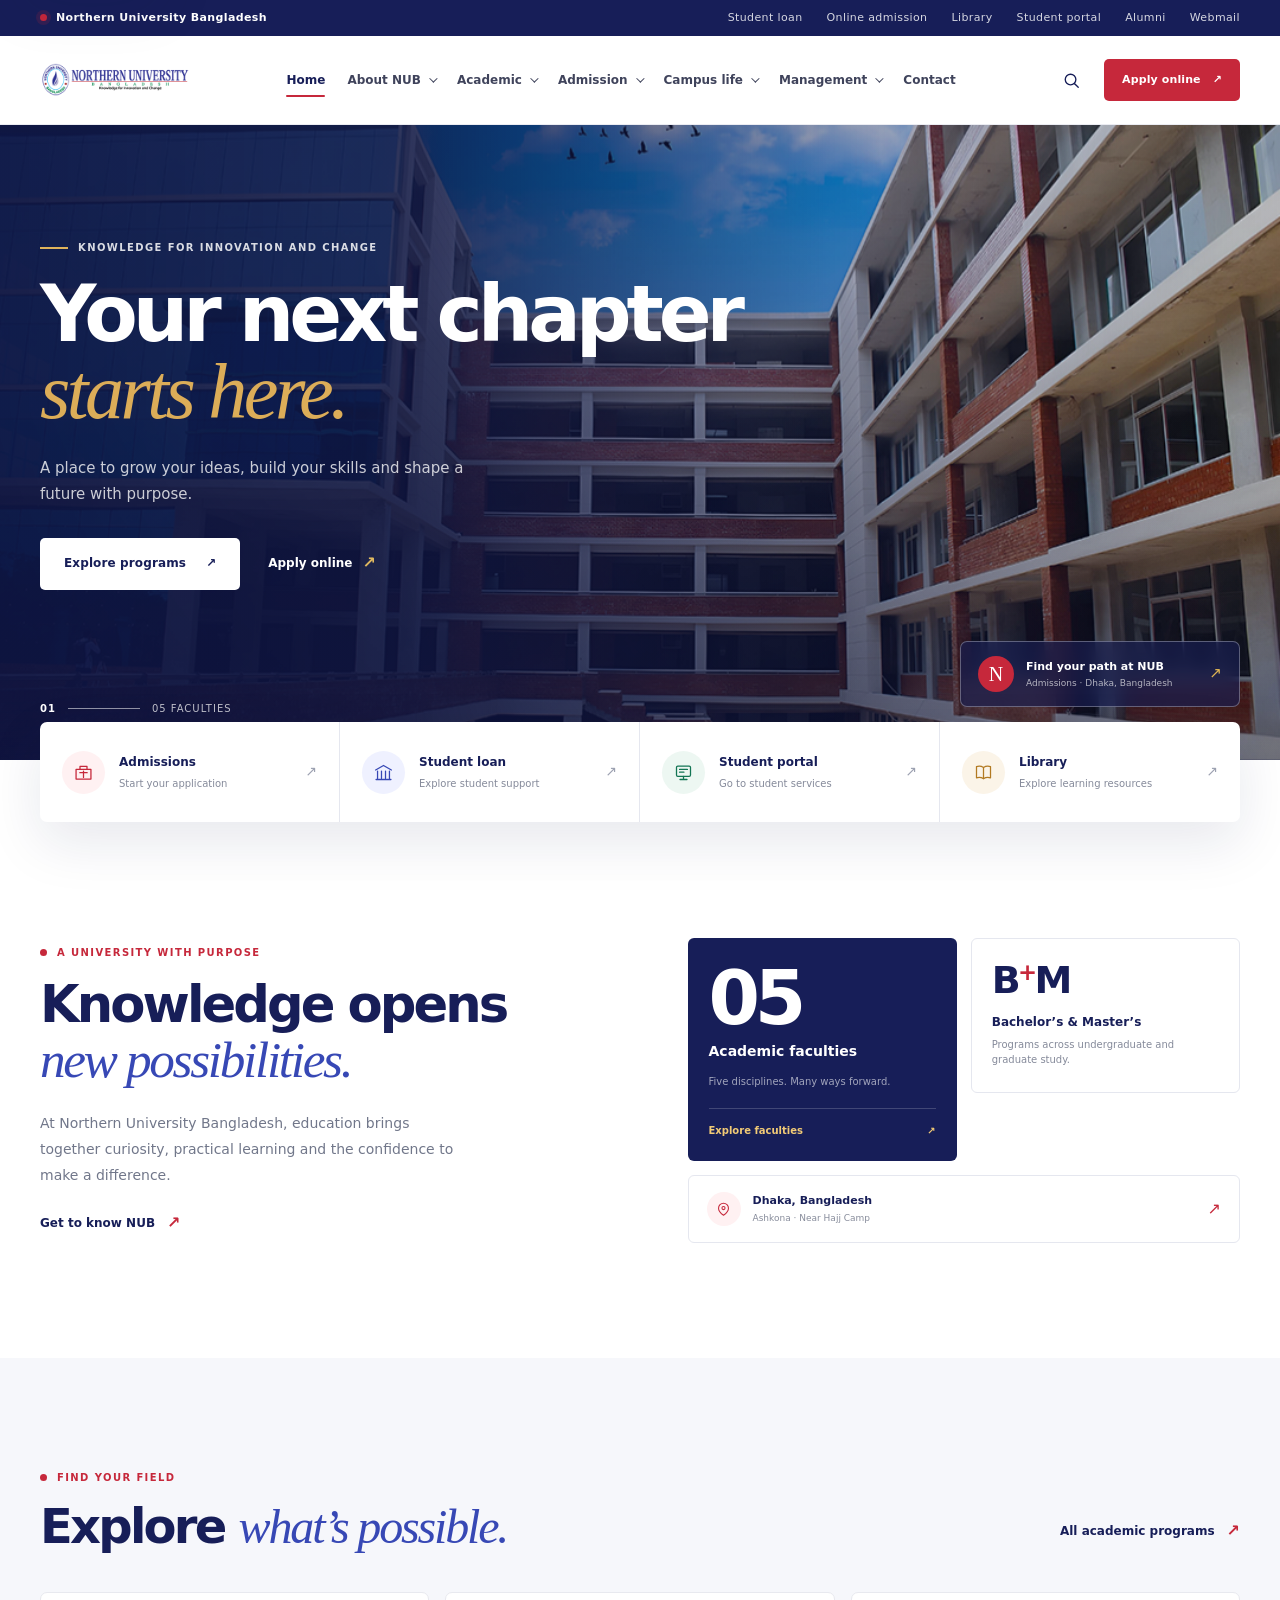
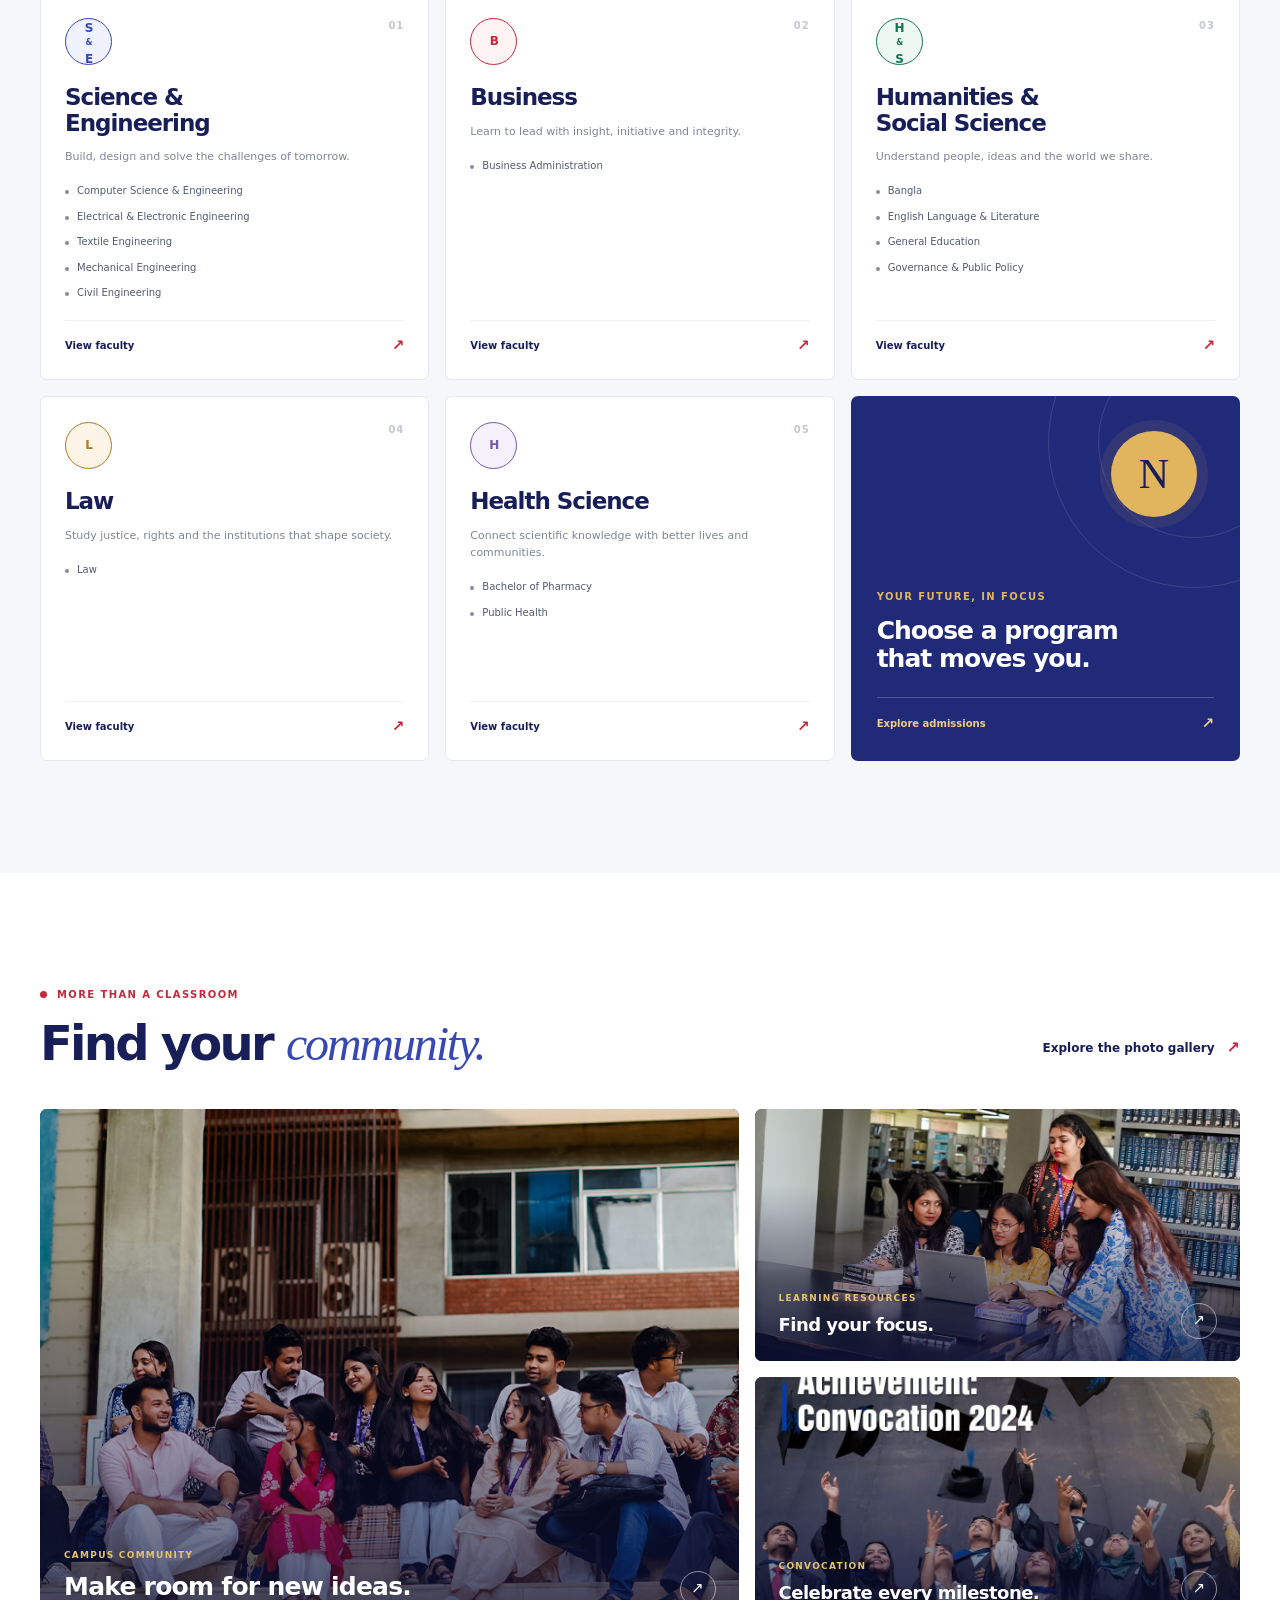
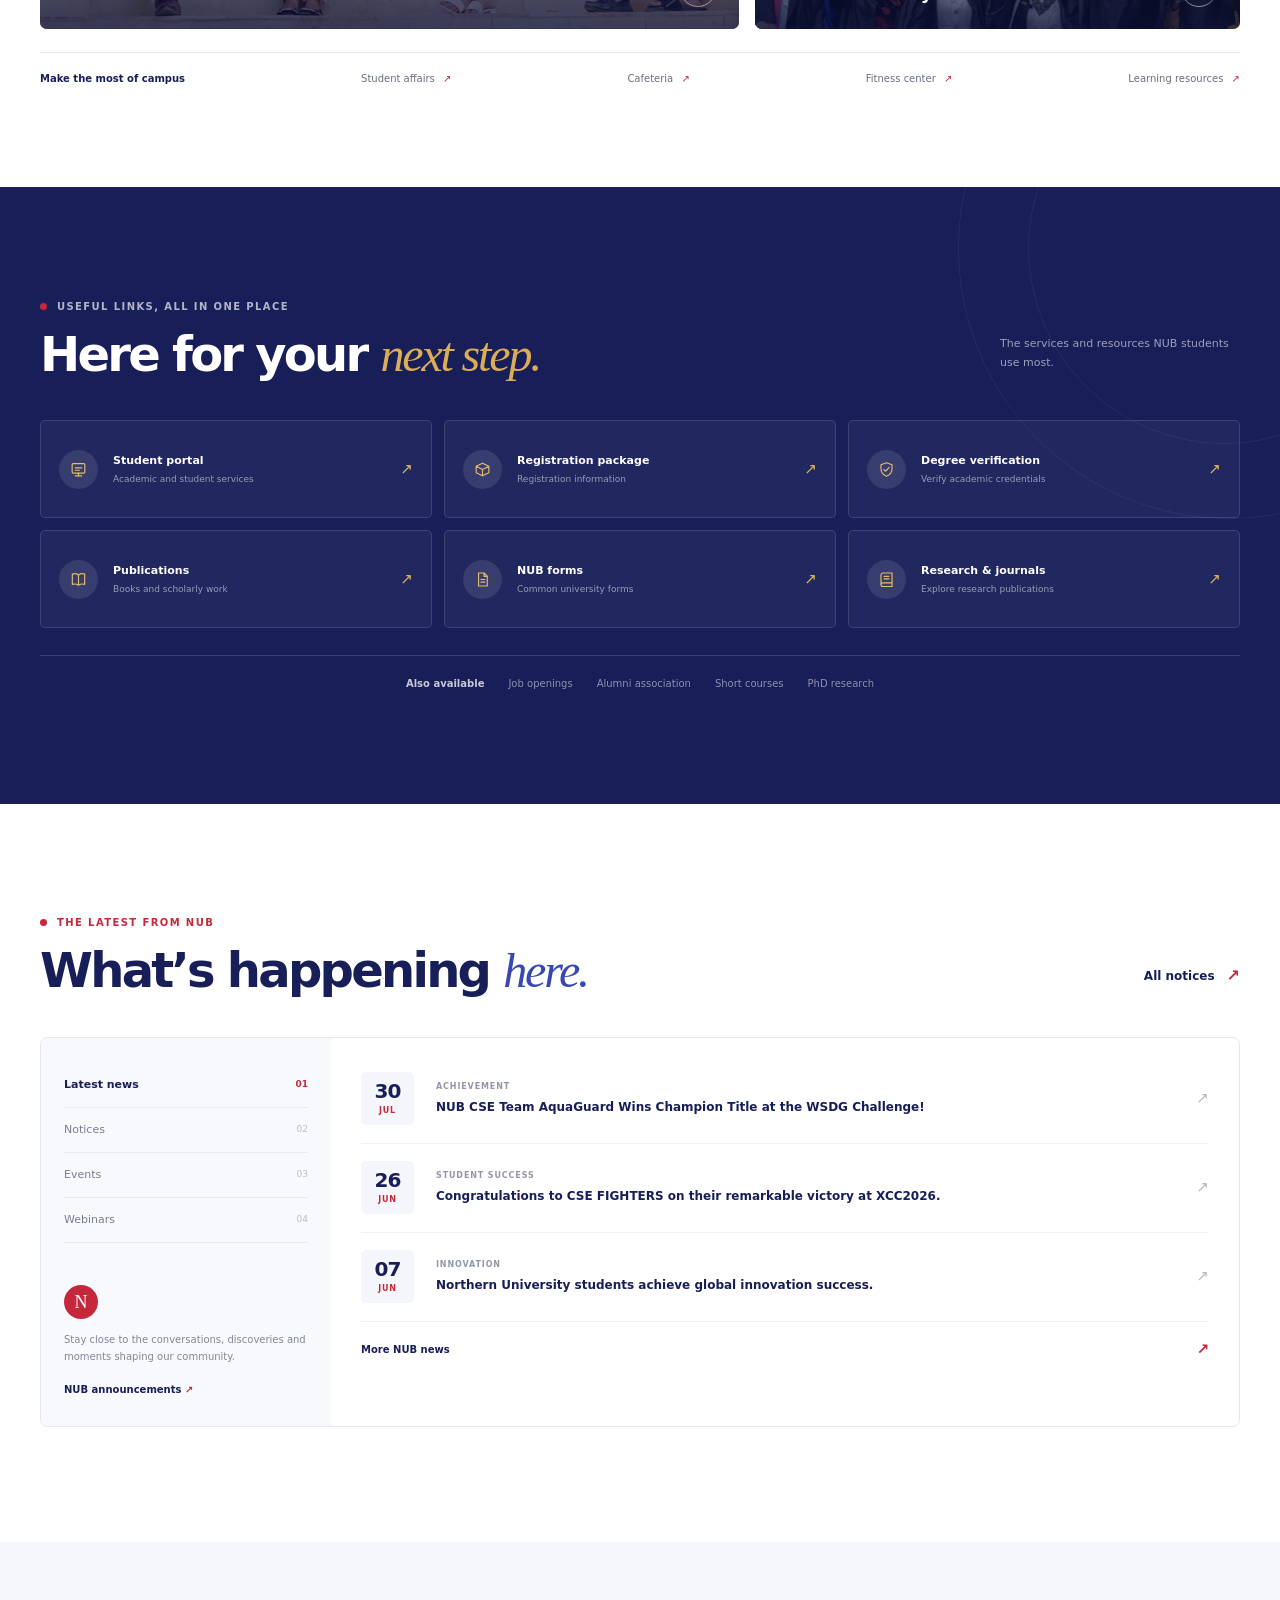
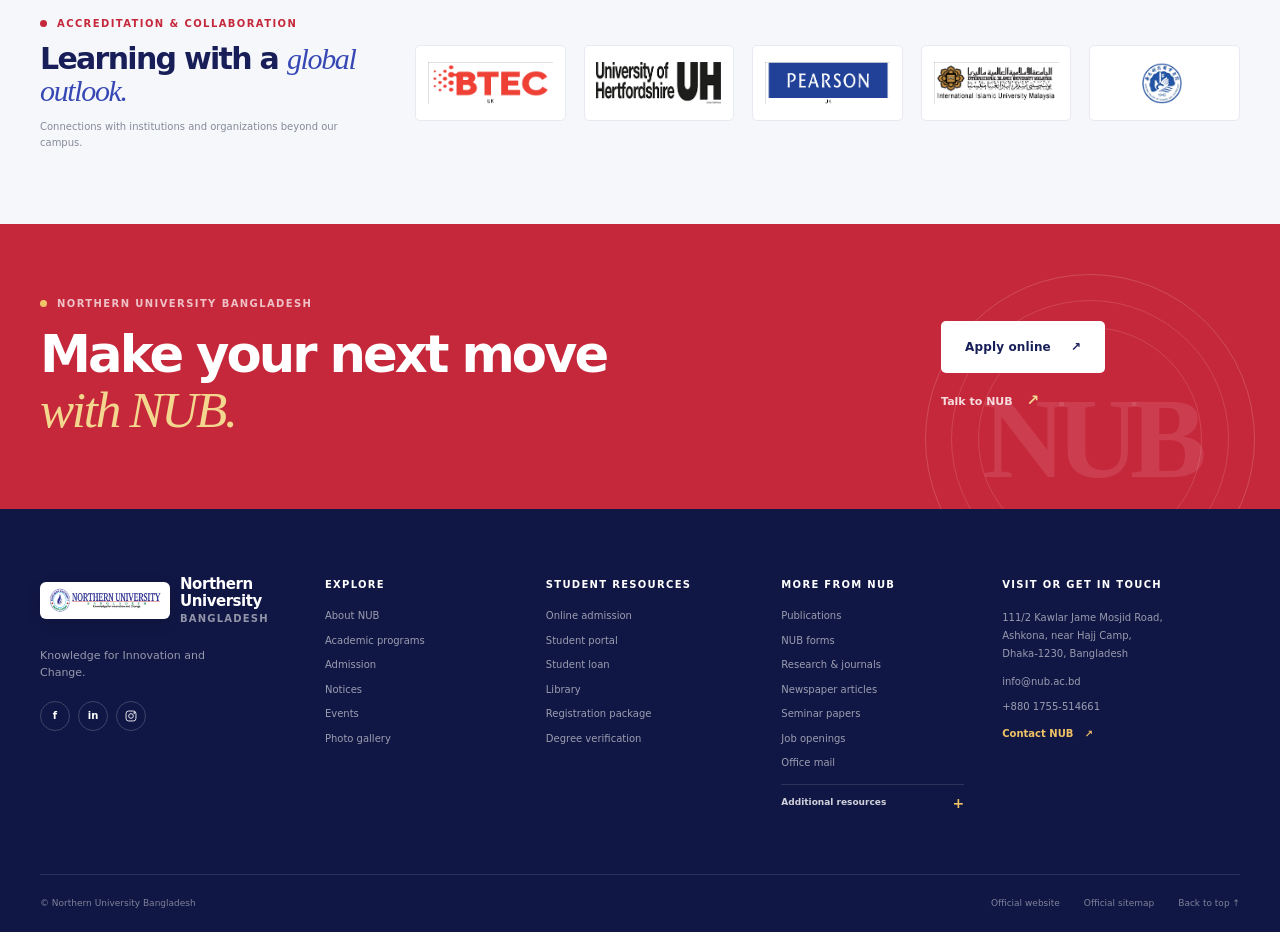
==== commit bba4c904: "Version stylesheet URL to refresh site branding" ====
--- a/index.html
+++ b/index.html
@@ -7,7 +7,7 @@
   <meta name="description" content="Explore academic programs, student services, campus life, news and admissions at Northern University Bangladesh.">
   <title>Northern University Bangladesh | Knowledge for Innovation and Change</title>
   <link rel="preload" as="image" href="public/assets/nub-headline-1.jpg">
-  <link rel="stylesheet" href="styles.css">
+  <link rel="stylesheet" href="styles.css?v=20261105-2">
   <script src="script.js" defer></script>
 </head>
 <body>
--- a/styles.css
+++ b/styles.css
@@ -303,7 +303,7 @@
 .site-footer { color: rgba(255,255,255,.67); background: #111744; }
 .footer-main { display: grid; grid-template-columns: 1.35fr 1fr 1.08fr 1fr 1.3fr; gap: 38px; padding-block: 67px 52px; }
 .brand-footer { gap: 10px; }
-.brand-footer img { width: 130px; }
+.brand-footer img { width: 130px; padding: 6px 8px; border-radius: 6px; background: #fff; box-shadow: 0 4px 14px rgba(0,0,0,.12); }
 .brand-footer .brand-name { color: #fff; }
 .brand-footer .brand-name span { color: rgba(255,255,255,.54); }
 .footer-brand-column > p { max-width: 210px; margin: 20px 0; color: rgba(255,255,255,.56); font-size: 11px; }
@@ -530,3 +530,4 @@
   .campus-photo-small { min-height: 185px; }
   .footer-bottom > div { gap: 9px; }
 }
+
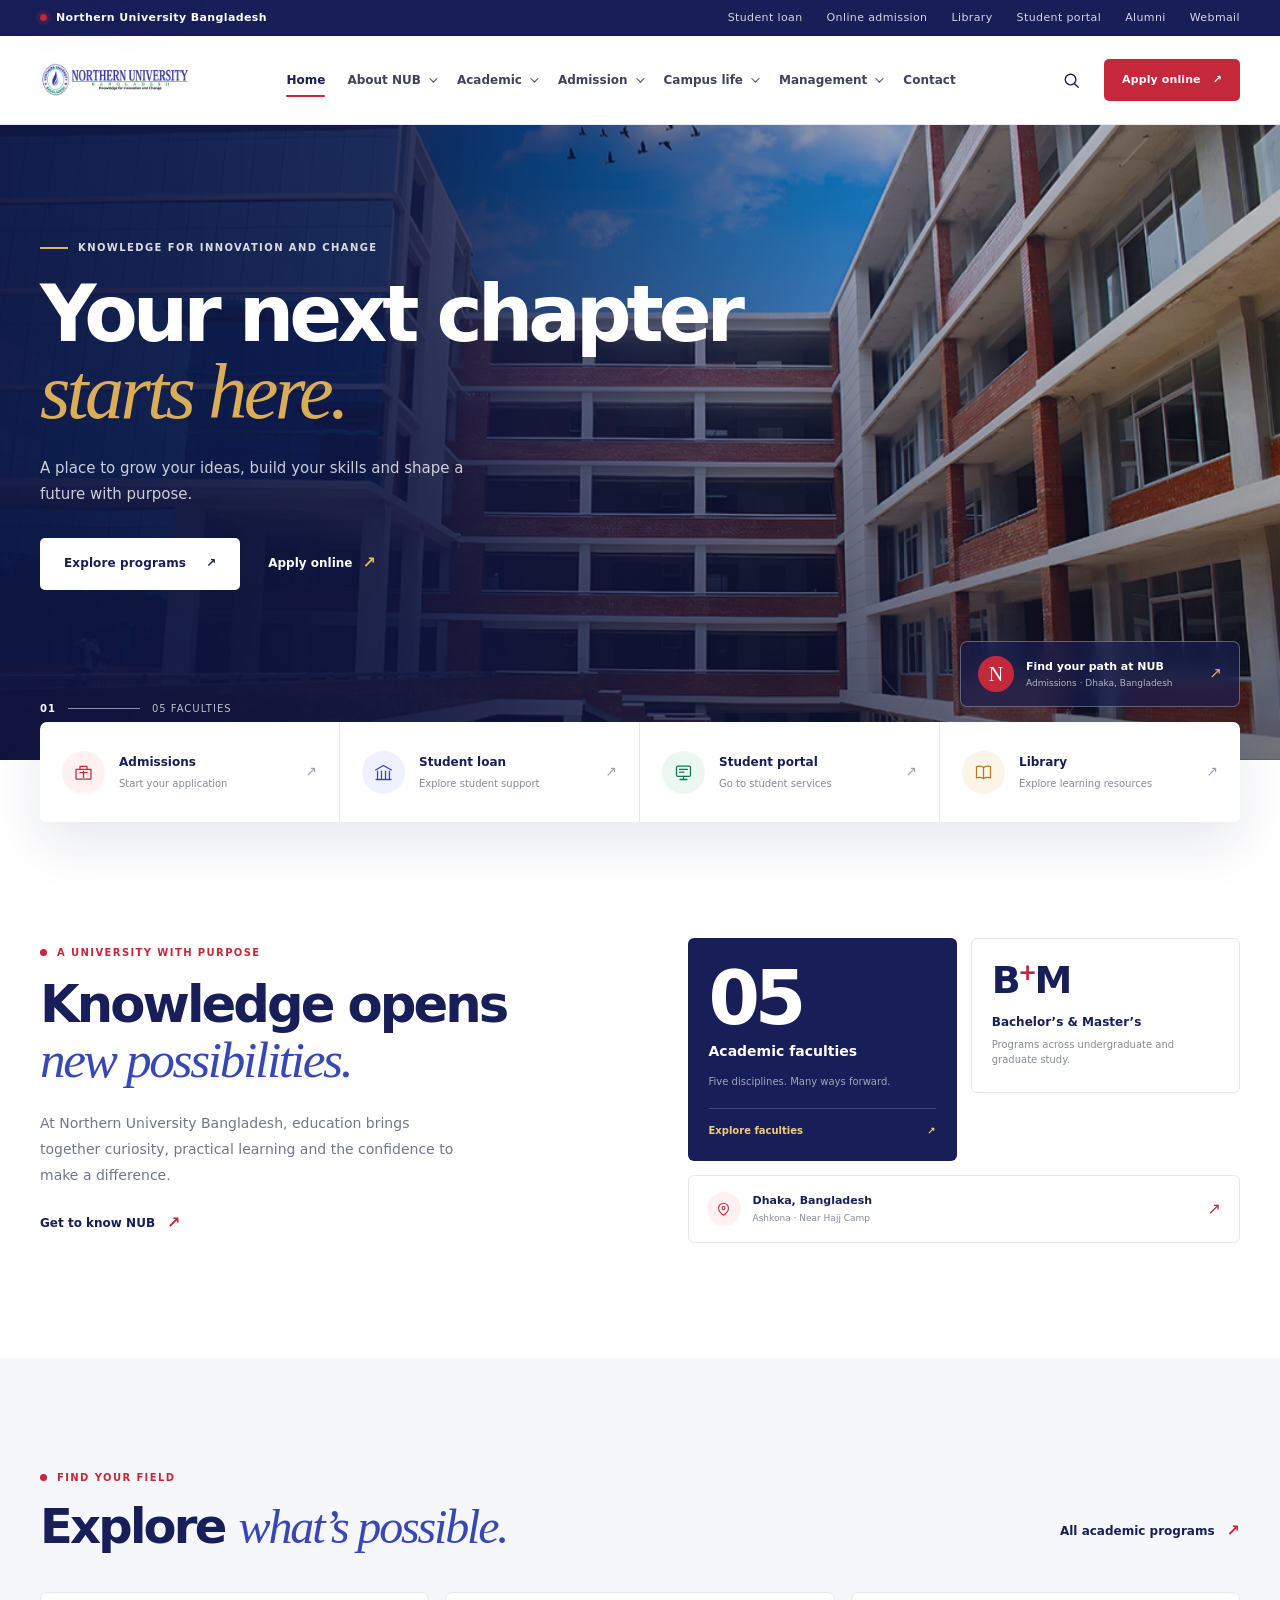
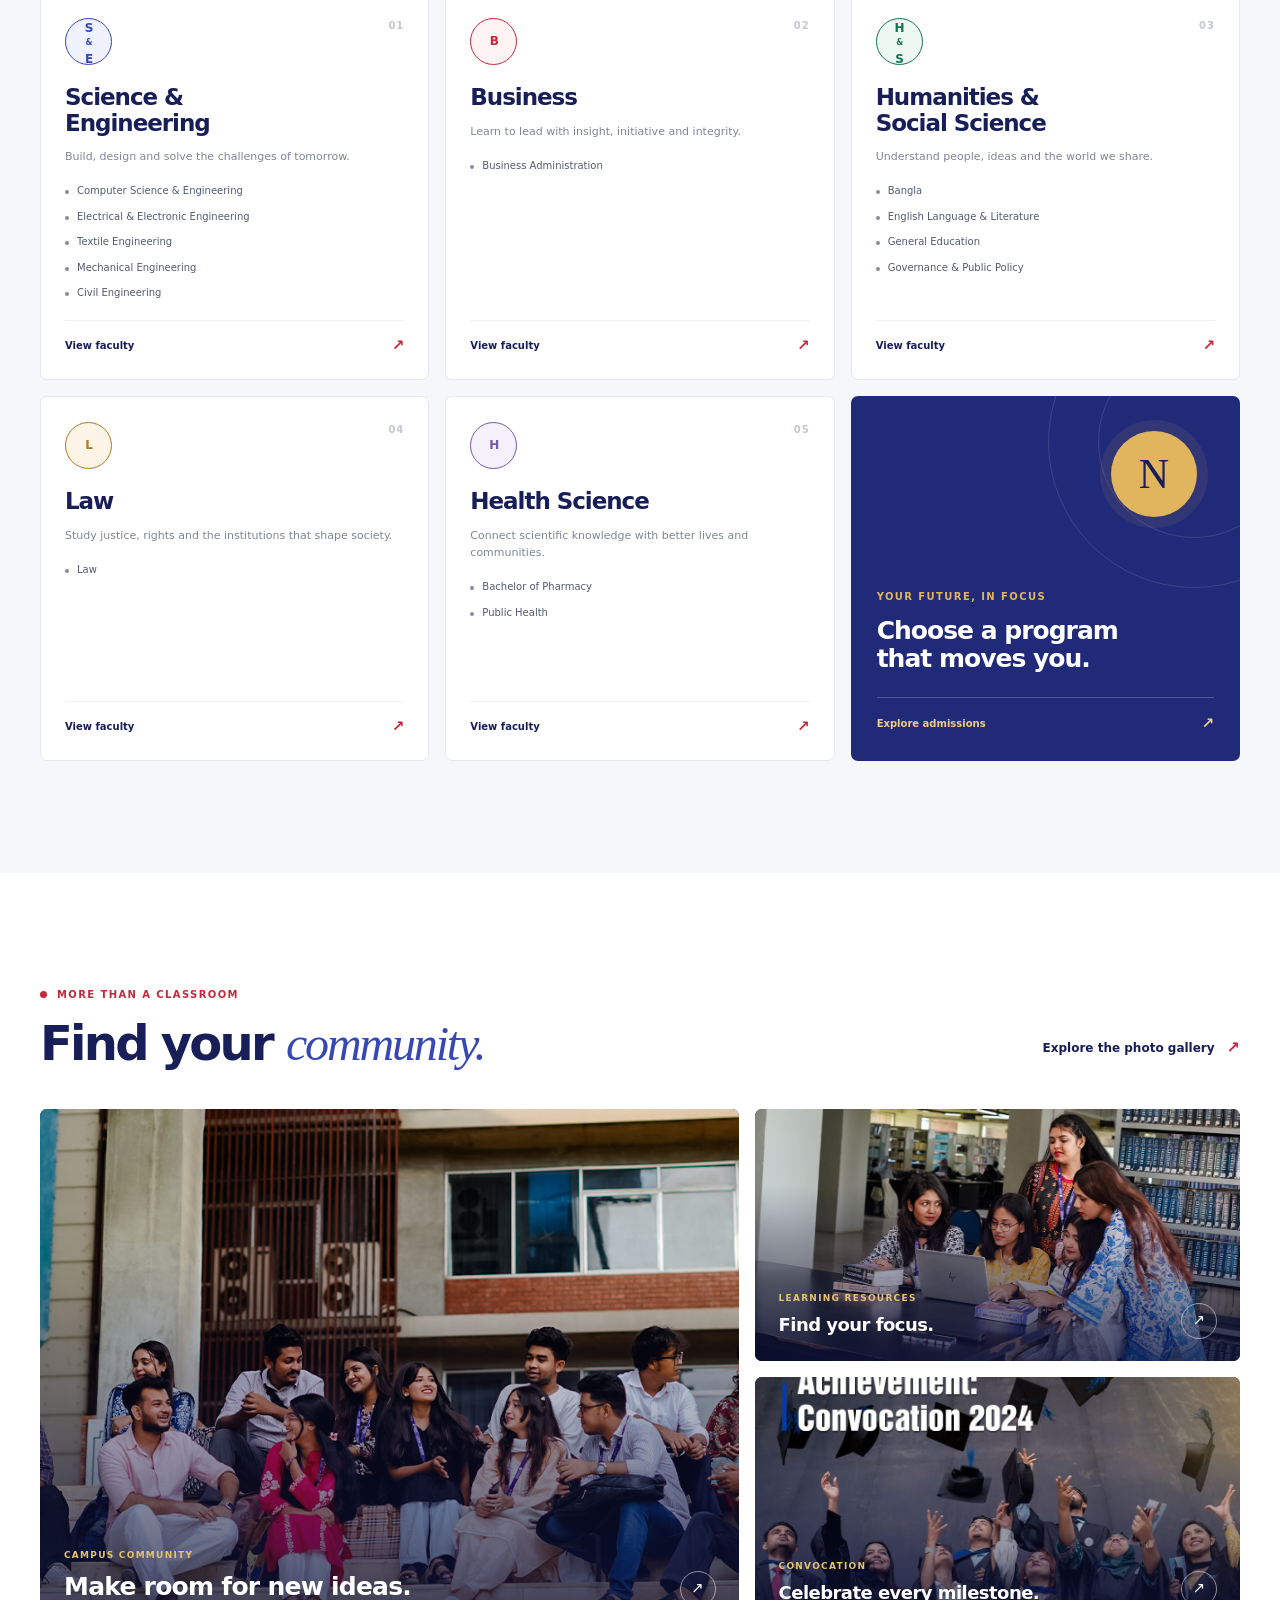
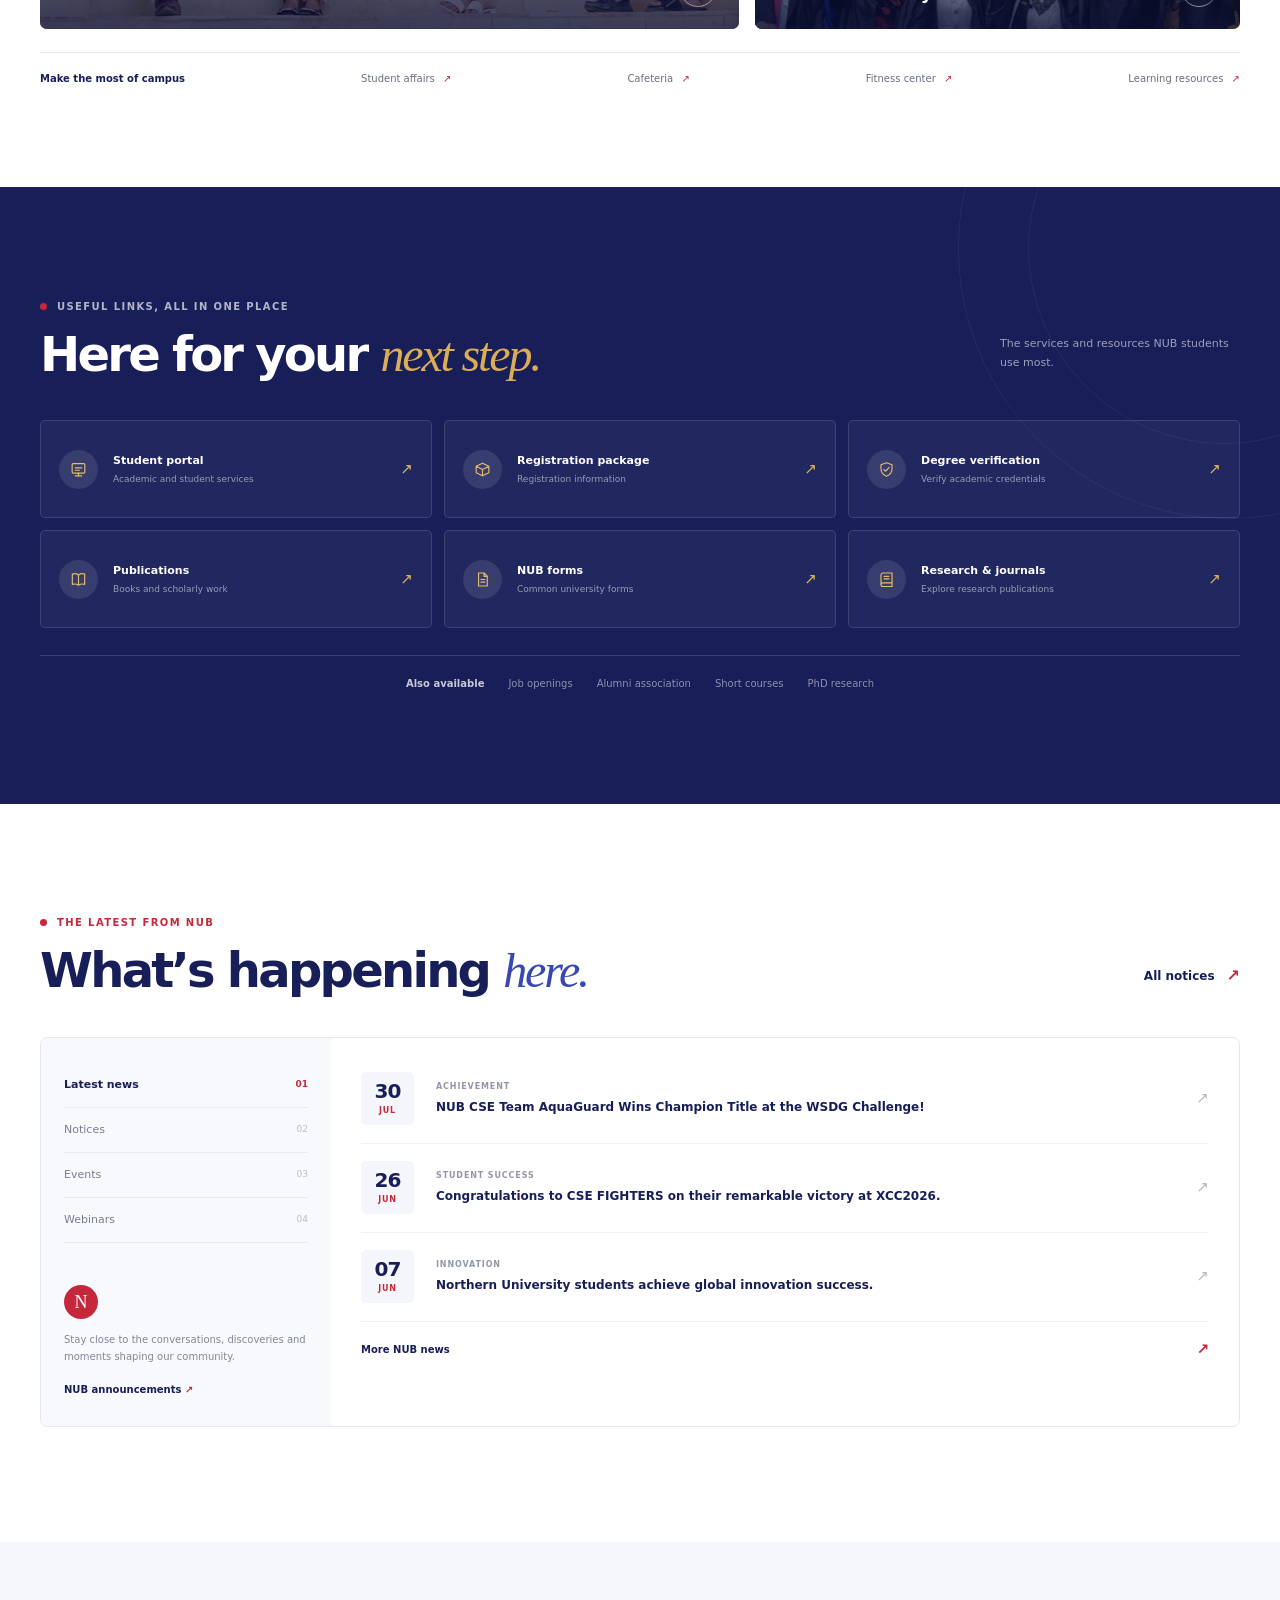
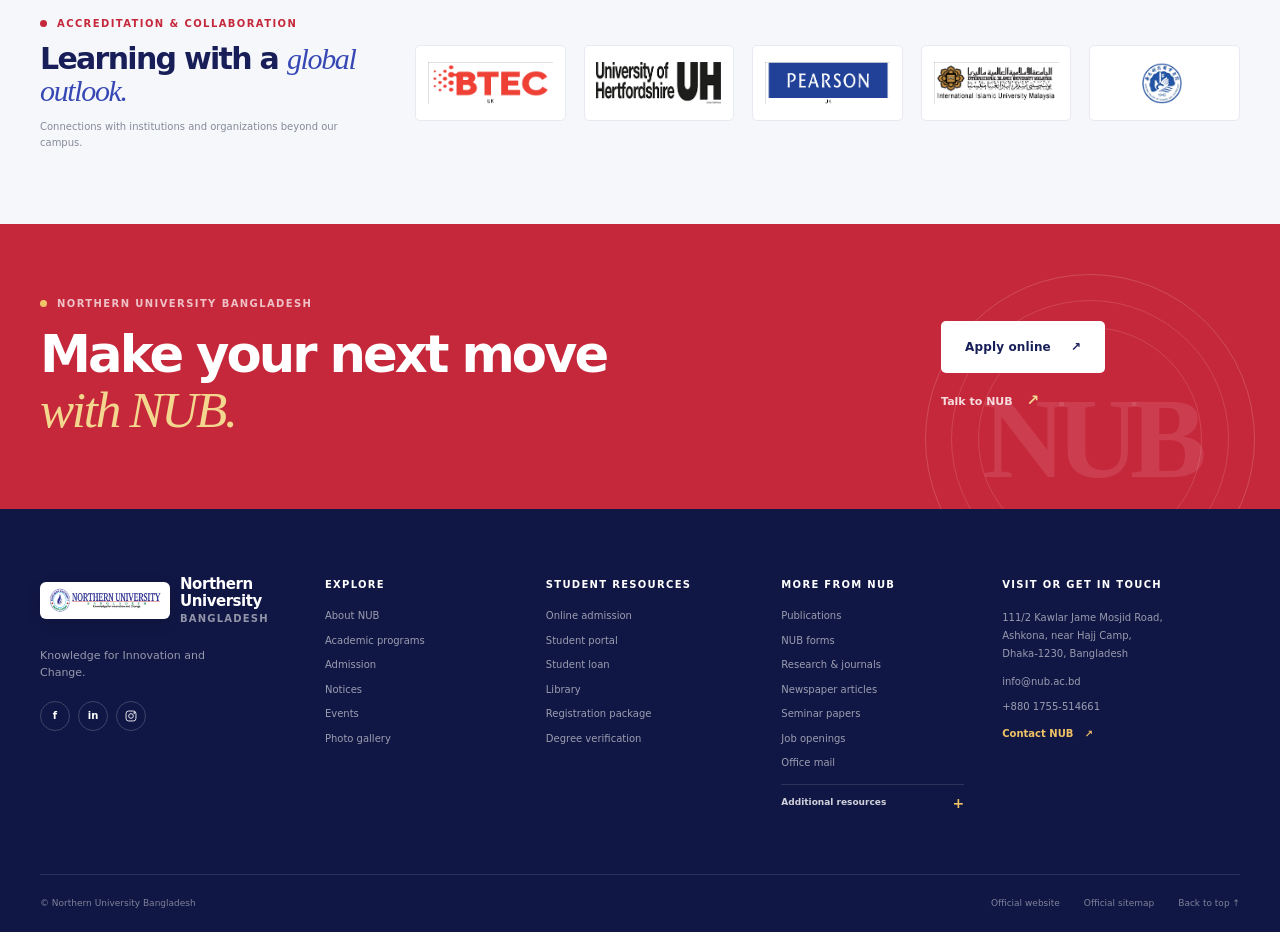
==== commit 355f3856: "Switch site pages to refreshed stylesheet" ====
--- a/index.html
+++ b/index.html
@@ -7,7 +7,7 @@
   <meta name="description" content="Explore academic programs, student services, campus life, news and admissions at Northern University Bangladesh.">
   <title>Northern University Bangladesh | Knowledge for Innovation and Change</title>
   <link rel="preload" as="image" href="public/assets/nub-headline-1.jpg">
-  <link rel="stylesheet" href="styles.css?v=20261105-2">
+  <link rel="stylesheet" href="styles.v2.css">
   <script src="script.js" defer></script>
 </head>
 <body>
--- a/styles.v2.css
+++ b/styles.v2.css
@@ -0,0 +1,533 @@
+:root {
+  color-scheme: light;
+  --navy: #171e58;
+  --navy-2: #202a78;
+  --blue: #3748b5;
+  --red: #c6283b;
+  --green: #137554;
+  --gold: #dcad58;
+  --ink: #20233c;
+  --muted: #777d90;
+  --line: #e5e7ef;
+  --paper: #fff;
+  --wash: #f6f7fb;
+  --container: 1200px;
+  --shadow: 0 20px 55px rgba(21, 28, 79, .10);
+  font-family: Inter, "Segoe UI", system-ui, -apple-system, BlinkMacSystemFont, Arial, sans-serif;
+  font-synthesis: none;
+  text-rendering: optimizeLegibility;
+  -webkit-font-smoothing: antialiased;
+  -moz-osx-font-smoothing: grayscale;
+}
+* { box-sizing: border-box; }
+html { scroll-behavior: smooth; scroll-padding-top: 100px; }
+body { margin: 0; color: var(--ink); background: var(--paper); font-size: 15px; line-height: 1.55; }
+body.menu-open { overflow: hidden; }
+button, input { font: inherit; }
+button, a { -webkit-tap-highlight-color: transparent; }
+a { color: inherit; text-decoration: none; }
+img { max-width: 100%; display: block; }
+svg { display: block; }
+button:focus-visible, a:focus-visible, input:focus-visible { outline: 3px solid #e4b24d; outline-offset: 3px; }
+::selection { background: #dce1ff; color: var(--navy); }
+.container { width: min(var(--container), calc(100% - 56px)); margin-inline: auto; }
+.section-space { padding-block: 112px; }
+.skip-link { position: fixed; z-index: 1000; left: 16px; top: 10px; padding: 12px 18px; border-radius: 8px; color: var(--navy); background: #fff; box-shadow: var(--shadow); transform: translateY(-150%); }
+.skip-link:focus { transform: translateY(0); }
+.sr-only { position: absolute; width: 1px; height: 1px; padding: 0; margin: -1px; overflow: hidden; clip: rect(0,0,0,0); white-space: nowrap; border: 0; }
+
+.utility-bar { height: 36px; color: rgba(255,255,255,.82); background: var(--navy); font-size: 11px; letter-spacing: .035em; }
+.utility-inner { height: 100%; display: flex; align-items: center; justify-content: space-between; gap: 20px; }
+.utility-brand { display: inline-flex; align-items: center; gap: 9px; color: #fff; white-space: nowrap; font-weight: 600; }
+.utility-dot { width: 7px; height: 7px; border-radius: 50%; background: var(--red); box-shadow: 0 0 0 4px rgba(198,40,59,.16); }
+.utility-links { display: flex; align-items: center; gap: 24px; overflow: hidden; white-space: nowrap; }
+.utility-links a { transition: color .2s ease; }
+.utility-links a:hover { color: #fff; }
+
+.site-header { position: sticky; z-index: 50; top: 0; border-bottom: 1px solid rgba(227,229,238,.72); background: rgba(255,255,255,.97); backdrop-filter: blur(14px); }
+.header-inner { position: relative; min-height: 88px; display: flex; align-items: center; justify-content: space-between; gap: 26px; }
+.brand { display: inline-flex; align-items: center; gap: 13px; flex: 0 0 auto; }
+.brand img { width: 150px; height: auto; object-fit: contain; }
+.brand-name { display: flex; flex-direction: column; color: var(--navy); line-height: 1.08; letter-spacing: -.035em; font-size: 13px; }
+.brand-name strong { font-size: 15px; font-weight: 750; }
+.brand-name span { margin-top: 5px; color: #777e91; font-size: 10px; font-weight: 650; letter-spacing: .12em; text-transform: uppercase; }
+.primary-nav { align-self: stretch; display: flex; align-items: center; }
+.nav-list { display: flex; align-items: center; gap: 2px; height: 100%; margin: 0; padding: 0; list-style: none; }
+.nav-list > li { position: relative; display: flex; align-items: center; height: 100%; }
+.nav-link { position: relative; display: inline-flex; align-items: center; gap: 8px; padding: 12px 10px; border: 0; color: #3f435b; background: transparent; cursor: pointer; font-size: 12px; font-weight: 650; white-space: nowrap; transition: color .18s ease; }
+.nav-link::after { position: absolute; content: ""; left: 10px; right: 10px; bottom: 4px; height: 2px; border-radius: 2px; background: var(--red); transform: scaleX(0); transform-origin: left; transition: transform .2s ease; }
+.nav-link:hover, .nav-link.active, .nav-item.is-open .nav-link { color: var(--navy); }
+.nav-link:hover::after, .nav-link.active::after, .nav-item.is-open .nav-link::after { transform: scaleX(1); }
+.chevron { width: 6px; height: 6px; border-right: 1.5px solid currentColor; border-bottom: 1.5px solid currentColor; transform: rotate(45deg) translateY(-2px); transition: transform .2s ease; }
+.nav-item.is-open .chevron { transform: rotate(225deg) translate(-2px,-1px); }
+.dropdown-menu { position: absolute; z-index: 70; top: calc(100% - 1px); left: 0; display: grid; width: 270px; padding: 22px; border: 1px solid var(--line); border-top: 2px solid var(--red); border-radius: 0 0 12px 12px; background: #fff; box-shadow: 0 22px 40px rgba(20,25,74,.14); animation: menu-in .16s ease both; }
+.dropdown-menu[hidden] { display: none; }
+.dropdown-wide { width: 300px; grid-template-columns: 1fr 1fr; column-gap: 12px; }
+.dropdown-label { grid-column: 1 / -1; margin: 0 0 12px; color: #9298a8; font-size: 9px; font-weight: 750; letter-spacing: .15em; text-transform: uppercase; }
+.dropdown-menu a { padding: 9px 0; border-top: 1px solid #f0f1f5; color: #454a62; font-size: 12px; font-weight: 550; transition: color .18s ease, padding .18s ease; }
+.dropdown-menu a:hover { padding-left: 5px; color: var(--red); }
+.mobile-nav-footer { display: none; }
+.header-actions { display: flex; flex: 0 0 auto; align-items: center; gap: 14px; }
+.search-trigger { width: 38px; height: 38px; display: grid; place-items: center; border: 1px solid transparent; border-radius: 50%; color: var(--navy); background: transparent; cursor: pointer; transition: background .2s, border .2s; }
+.search-trigger:hover { border-color: var(--line); background: var(--wash); }
+.search-trigger svg, .search-field svg { width: 19px; height: 19px; fill: none; stroke: currentColor; stroke-width: 1.7; stroke-linecap: round; stroke-linejoin: round; }
+.button { display: inline-flex; min-height: 52px; align-items: center; justify-content: center; gap: 20px; padding: 0 23px; border: 1px solid transparent; border-radius: 5px; cursor: pointer; font-size: 12px; font-weight: 720; letter-spacing: .01em; transition: transform .2s ease, background .2s ease, box-shadow .2s ease; }
+.button:hover { transform: translateY(-2px); box-shadow: 0 10px 24px rgba(12,19,70,.16); }
+.button-small { min-height: 42px; padding-inline: 17px; gap: 12px; font-size: 11px; }
+.button-red { color: #fff; background: var(--red); }
+.button-red:hover { background: #ad2033; }
+.button-light { color: var(--navy); background: #fff; }
+.button-light:hover { background: #f2f4ff; }
+.mobile-menu-toggle { display: none; }
+
+.search-dialog { width: min(550px, calc(100% - 30px)); max-width: none; max-height: min(80vh, 720px); padding: 30px; border: 0; border-radius: 12px; color: var(--ink); background: #fff; box-shadow: 0 30px 100px rgba(5,9,44,.35); }
+.search-dialog::backdrop { background: rgba(15,20,60,.66); backdrop-filter: blur(4px); }
+.search-dialog-head { display: flex; align-items: flex-start; justify-content: space-between; gap: 20px; }
+.search-dialog h2 { margin: 0 0 20px; color: var(--navy); font-size: 28px; letter-spacing: -.04em; }
+.search-dialog .eyebrow { margin-bottom: 4px; }
+.dialog-close { width: 34px; height: 34px; border: 0; border-radius: 50%; color: #71778a; background: var(--wash); font-size: 22px; cursor: pointer; }
+.search-field { display: flex; align-items: center; gap: 12px; padding: 0 15px; border: 1px solid #dfe2ec; border-radius: 6px; color: var(--blue); }
+.search-field input { width: 100%; height: 52px; border: 0; outline: 0; color: var(--ink); background: transparent; font-size: 13px; }
+.search-field input:focus-visible { outline: 0; }
+.search-hint { margin: 12px 0 10px; color: var(--muted); font-size: 11px; }
+.search-results { max-height: 300px; overflow: auto; }
+.search-result { display: flex; align-items: center; justify-content: space-between; gap: 20px; padding: 12px 4px; border-top: 1px solid var(--line); color: #40445d; font-size: 12px; }
+.search-result span { color: #a0a5b5; }
+.search-result:hover { color: var(--red); }
+.search-empty { padding: 14px 4px; color: var(--muted); font-size: 12px; }
+
+.hero { position: relative; min-height: 635px; display: flex; overflow: hidden; color: #fff; background: var(--navy); isolation: isolate; }
+.hero-image, .hero-shade { position: absolute; inset: 0; width: 100%; height: 100%; }
+.hero-image { z-index: -2; object-fit: cover; object-position: center 44%; animation: hero-image-in 1s ease-out both; }
+.hero-shade { z-index: -1; background: linear-gradient(90deg, rgba(14,20,65,.94) 0%, rgba(15,21,65,.86) 32%, rgba(17,24,69,.42) 65%, rgba(11,16,48,.1) 100%), linear-gradient(0deg, rgba(11,16,48,.42), transparent 55%); }
+.hero-inner { position: relative; display: flex; align-items: center; min-height: 635px; padding-block: 35px 90px; }
+.hero-copy { max-width: 720px; animation: hero-copy-in .7s .08s ease both; }
+.hero-kicker, .eyebrow { display: flex; align-items: center; gap: 10px; margin: 0 0 20px; color: var(--red); font-size: 10px; font-weight: 760; letter-spacing: .14em; text-transform: uppercase; }
+.hero-kicker { color: rgba(255,255,255,.84); }
+.hero-kicker-line { width: 28px; height: 2px; background: #dfb35b; }
+.hero h1 { max-width: 760px; margin: 0; font-size: clamp(46px,6.2vw,78px); font-weight: 690; letter-spacing: -.065em; line-height: .99; }
+.hero h1 em, h2 em { color: var(--gold); font-family: Georgia, "Times New Roman", serif; font-weight: 400; letter-spacing: -.045em; }
+.hero-description { max-width: 445px; margin: 25px 0 30px; color: rgba(255,255,255,.78); font-size: 15px; line-height: 1.75; }
+.hero-actions { display: flex; align-items: center; gap: 28px; }
+.hero-text-link { display: inline-flex; align-items: center; gap: 10px; color: #fff; font-size: 12px; font-weight: 700; }
+.hero-text-link span { color: #e0b960; font-size: 16px; transition: transform .2s; }
+.hero-text-link:hover span { transform: translate(3px,-3px); }
+.hero-note { position: absolute; right: 0; bottom: 53px; min-width: 280px; display: flex; align-items: center; gap: 12px; padding: 14px 17px; border: 1px solid rgba(255,255,255,.3); border-radius: 7px; color: #fff; background: rgba(24,30,84,.64); backdrop-filter: blur(9px); transition: background .2s, transform .2s; }
+.hero-note:hover { background: rgba(24,30,84,.85); transform: translateY(-2px); }
+.hero-note-mark { width: 36px; height: 36px; display: grid; place-items: center; border-radius: 50%; color: #fff; background: var(--red); font-family: Georgia,serif; font-size: 20px; }
+.hero-note span:nth-child(2) { display: flex; flex-direction: column; }
+.hero-note strong { font-size: 11px; }
+.hero-note small { margin-top: 2px; color: rgba(255,255,255,.66); font-size: 9px; }
+.hero-note-arrow { margin-left: auto; color: #e2b754; }
+.hero-index { position: absolute; left: 0; bottom: 44px; display: flex; align-items: center; gap: 12px; color: rgba(255,255,255,.73); font-size: 10px; letter-spacing: .1em; text-transform: uppercase; }
+.hero-index > span:first-child { color: #fff; font-weight: 750; }
+.hero-index-rule { width: 72px; height: 1px; background: rgba(255,255,255,.54); }
+
+.quick-access { position: relative; z-index: 3; display: grid; grid-template-columns: repeat(4,1fr); margin-top: -38px; padding: 0; border-radius: 7px; background: #fff; box-shadow: var(--shadow); }
+.quick-card { min-height: 100px; display: flex; align-items: center; gap: 14px; padding: 21px 22px; border-right: 1px solid var(--line); transition: background .22s, transform .22s; }
+.quick-card:first-child { border-radius: 7px 0 0 7px; }
+.quick-card:last-child { border-right: 0; border-radius: 0 7px 7px 0; }
+.quick-card:hover { z-index: 1; background: #fbfbfe; transform: translateY(-4px); }
+.quick-icon { width: 43px; height: 43px; flex: 0 0 43px; display: grid; place-items: center; border-radius: 50%; background: #f1f3ff; }
+.quick-icon svg { width: 21px; height: 21px; fill: none; stroke: currentColor; stroke-width: 1.45; stroke-linecap: round; stroke-linejoin: round; }
+.quick-icon-red { color: var(--red); background: #fff1f2; }
+.quick-icon-blue { color: var(--blue); background: #eff1ff; }
+.quick-icon-green { color: var(--green); background: #edf7f2; }
+.quick-icon-gold { color: #b27a22; background: #fbf4e8; }
+.quick-card > span:nth-child(2) { min-width: 0; display: flex; flex-direction: column; }
+.quick-card strong { color: var(--navy); font-size: 12px; font-weight: 750; }
+.quick-card small { margin-top: 4px; color: #858a9a; font-size: 10px; white-space: nowrap; }
+.card-arrow { margin-left: auto; color: #9ca1b1; font-size: 14px; transition: color .18s, transform .18s; }
+.quick-card:hover .card-arrow { color: var(--red); transform: translate(2px,-2px); }
+
+.intro-section { padding-top: 116px; padding-bottom: 115px; }
+.intro-grid { display: grid; grid-template-columns: 1fr 1fr; align-items: center; gap: 95px; }
+.eyebrow { margin-bottom: 16px; }
+.eyebrow-mark { width: 7px; height: 7px; display: inline-block; border-radius: 50%; background: var(--red); }
+h2 { margin: 0; color: var(--navy); font-size: clamp(35px,4vw,52px); font-weight: 680; letter-spacing: -.057em; line-height: 1.07; }
+.intro-copy h2 em, .section-heading h2 em, .partners-copy h2 em { color: var(--blue); }
+.body-copy { max-width: 430px; margin: 24px 0 22px; color: #71778a; font-size: 14px; line-height: 1.85; }
+.text-link { display: inline-flex; align-items: center; gap: 12px; color: var(--navy); font-size: 12px; font-weight: 760; }
+.text-link span { color: var(--red); font-size: 16px; transition: transform .18s; }
+.text-link:hover span { transform: translate(3px,-3px); }
+.intro-facts { display: grid; grid-template-columns: 1fr 1fr; gap: 14px; }
+.fact-card { min-height: 155px; display: flex; flex-direction: column; padding: 22px 20px; border: 1px solid var(--line); border-radius: 6px; background: #fff; }
+.fact-card-main { min-height: 223px; grid-row: span 2; justify-content: space-between; color: #fff; border-color: transparent; background: var(--navy); }
+.fact-number { color: var(--navy); font-size: 38px; font-weight: 700; letter-spacing: -.07em; line-height: 1; }
+.fact-card-main .fact-number { color: #fff; font-size: 74px; }
+.fact-plus { color: var(--red); font-size: .6em; vertical-align: top; }
+.fact-title { margin-top: 14px; color: var(--navy); font-size: 12px; font-weight: 740; }
+.fact-detail { margin-top: 5px; color: #858a9a; font-size: 10px; line-height: 1.5; }
+.fact-card-main .fact-title { margin-top: 0; color: #fff; font-size: 14px; }
+.fact-card-main .fact-detail { color: rgba(255,255,255,.6); }
+.fact-card-main a { display: flex; align-items: center; justify-content: space-between; margin-top: 13px; padding-top: 14px; border-top: 1px solid rgba(255,255,255,.18); color: #f2cb76; font-size: 10px; font-weight: 700; }
+.fact-location { grid-column: 1 / -1; display: flex; align-items: center; gap: 12px; padding: 16px 18px; border: 1px solid var(--line); border-radius: 6px; }
+.location-icon { width: 34px; height: 34px; display: grid; place-items: center; border-radius: 50%; color: var(--red); background: #fff1f2; }
+.location-icon svg { width: 17px; height: 17px; fill: none; stroke: currentColor; stroke-width: 1.5; stroke-linecap: round; stroke-linejoin: round; }
+.fact-location > span:nth-child(2) { display: flex; flex-direction: column; }
+.fact-location strong { color: var(--navy); font-size: 11px; }
+.fact-location small { margin-top: 3px; color: #878c9b; font-size: 9px; }
+.fact-location > a { margin-left: auto; color: var(--red); font-size: 16px; }
+
+.programs-section { background: var(--wash); }
+.section-heading { display: flex; align-items: flex-end; justify-content: space-between; gap: 30px; margin-bottom: 40px; }
+.section-heading .eyebrow { margin-bottom: 15px; }
+.section-heading h2 { font-size: clamp(33px,3.8vw,48px); }
+.section-heading-link { margin-bottom: 8px; white-space: nowrap; }
+.faculty-grid { display: grid; grid-template-columns: repeat(3,minmax(0,1fr)); gap: 16px; }
+.faculty-card { position: relative; min-height: 365px; display: flex; flex-direction: column; padding: 25px 24px 22px; overflow: hidden; border: 1px solid #e8e9ef; border-radius: 7px; background: #fff; transition: transform .24s, box-shadow .24s, border-color .24s; }
+.faculty-card:hover { z-index: 1; transform: translateY(-5px); border-color: #d9dced; box-shadow: 0 22px 38px rgba(24,30,84,.10); }
+.faculty-card-top { display: flex; align-items: flex-start; justify-content: space-between; }
+.faculty-mark { width: 47px; height: 47px; display: grid; place-items: center; border: 1px solid currentColor; border-radius: 50%; font-size: 12px; font-weight: 780; letter-spacing: -.08em; }
+.faculty-mark span { font-size: 8px; }
+.faculty-count { color: #c4c7d1; font-size: 10px; font-weight: 700; letter-spacing: .1em; }
+.faculty-card h3 { margin: 20px 0 0; color: var(--navy); font-size: 23px; letter-spacing: -.045em; line-height: 1.12; }
+.faculty-card p { margin: 12px 0 14px; color: #808596; font-size: 11px; line-height: 1.55; }
+.program-list { display: flex; flex-direction: column; gap: 2px; margin: 0 0 15px; padding: 0; list-style: none; }
+.program-list li a { position: relative; display: block; padding: 5px 0 5px 12px; color: #54596f; font-size: 10px; line-height: 1.35; }
+.program-list li a::before { position: absolute; top: 11px; left: 0; width: 4px; height: 4px; content: ""; border-radius: 50%; background: currentColor; opacity: .7; }
+.program-list li a:hover { color: var(--red); }
+.faculty-link { display: flex; align-items: center; justify-content: space-between; margin-top: auto; padding-top: 13px; border-top: 1px solid #f0f1f4; color: var(--navy); font-size: 10px; font-weight: 750; }
+.faculty-link span { color: var(--red); font-size: 15px; }
+.faculty-blue .faculty-mark { color: var(--blue); background: #f1f2ff; }
+.faculty-red .faculty-mark { color: var(--red); background: #fff3f4; }
+.faculty-green .faculty-mark { color: var(--green); background: #eef8f3; }
+.faculty-gold .faculty-mark { color: #b17a26; background: #fbf4e7; }
+.faculty-purple .faculty-mark { color: #7458aa; background: #f4f1fb; }
+.faculty-cta { position: relative; min-height: 365px; display: flex; flex-direction: column; justify-content: flex-end; padding: 26px; overflow: hidden; border-radius: 7px; color: #fff; background: var(--navy-2); }
+.faculty-cta::before, .faculty-cta::after { position: absolute; content: ""; border: 1px solid rgba(255,255,255,.12); border-radius: 50%; pointer-events: none; }
+.faculty-cta::before { width: 290px; height: 290px; top: -100px; right: -100px; }
+.faculty-cta::after { width: 190px; height: 190px; top: -50px; right: -50px; }
+.faculty-cta-orbit { position: absolute; top: 35px; right: 43px; width: 86px; height: 86px; display: grid; place-items: center; border-radius: 50%; color: var(--navy); background: #e0b55e; font-family: Georgia,serif; font-size: 42px; box-shadow: 0 0 0 11px rgba(224,181,94,.09); }
+.faculty-cta .eyebrow { margin-bottom: 12px; color: #e0b55e; }
+.faculty-cta strong { position: relative; font-size: 25px; font-weight: 620; letter-spacing: -.04em; line-height: 1.12; }
+.faculty-cta-link { display: flex; align-items: center; justify-content: space-between; margin-top: 24px; padding-top: 14px; border-top: 1px solid rgba(255,255,255,.23); color: #f1cc7e; font-size: 10px; font-weight: 730; }
+.faculty-cta-link span { font-size: 15px; }
+
+.campus-section { padding-top: 114px; padding-bottom: 100px; }
+.campus-story-grid { display: grid; grid-template-columns: 1.18fr .82fr; gap: 16px; }
+.campus-photo { position: relative; display: block; min-width: 0; overflow: hidden; border-radius: 7px; background: var(--navy); isolation: isolate; }
+.campus-photo::after { position: absolute; z-index: -1; inset: 30% 0 0; content: ""; background: linear-gradient(0deg,rgba(12,17,57,.78),transparent); }
+.campus-photo img { position: absolute; z-index: -2; inset: 0; width: 100%; height: 100%; object-fit: cover; transition: transform .7s cubic-bezier(.2,.65,.25,1); }
+.campus-photo:hover img { transform: scale(1.04); }
+.campus-photo-main { min-height: 520px; }
+.campus-photo-stack { min-height: 520px; display: grid; grid-template-rows: 1fr 1fr; gap: 16px; }
+.campus-photo-small { min-height: 250px; }
+.photo-caption { position: absolute; right: 23px; bottom: 22px; left: 24px; display: flex; align-items: flex-end; justify-content: space-between; gap: 18px; color: #fff; }
+.photo-caption > span:first-child { display: flex; flex-direction: column; }
+.photo-caption small { color: #e7c270; font-size: 9px; font-weight: 780; letter-spacing: .14em; text-transform: uppercase; }
+.photo-caption strong { margin-top: 5px; font-size: 18px; font-weight: 650; letter-spacing: -.03em; }
+.campus-photo-main .photo-caption strong { font-size: 25px; }
+.photo-arrow { width: 36px; height: 36px; flex: 0 0 36px; display: grid; place-items: center; border: 1px solid rgba(255,255,255,.5); border-radius: 50%; transition: color .2s, background .2s, transform .2s; }
+.campus-photo:hover .photo-arrow { color: var(--navy); background: #fff; transform: translate(2px,-2px); }
+.campus-links { display: flex; align-items: center; justify-content: space-between; gap: 24px; margin-top: 23px; padding-top: 18px; border-top: 1px solid var(--line); color: #777d90; font-size: 10px; }
+.campus-links > span { color: var(--navy); font-weight: 750; }
+.campus-links a { color: #686d80; transition: color .18s; }
+.campus-links a span { margin-left: 5px; color: var(--red); }
+.campus-links a:hover { color: var(--red); }
+
+.resources-section { position: relative; overflow: hidden; color: #fff; background: var(--navy); }
+.resources-section::before, .resources-section::after { position: absolute; content: ""; border: 1px solid rgba(255,255,255,.06); border-radius: 50%; pointer-events: none; }
+.resources-section::before { width: 540px; height: 540px; right: -220px; top: -210px; }
+.resources-section::after { width: 390px; height: 390px; right: -140px; top: -135px; }
+.section-heading-light h2 { color: #fff; }
+.section-heading-light h2 em { color: var(--gold); }
+.section-heading-light .eyebrow { color: rgba(255,255,255,.67); }
+.section-heading-note { max-width: 240px; margin: 0 0 8px; color: rgba(255,255,255,.58); font-size: 11px; line-height: 1.75; }
+.resource-grid { position: relative; display: grid; grid-template-columns: repeat(3,minmax(0,1fr)); gap: 12px; }
+.resource-card { min-height: 98px; display: flex; align-items: center; gap: 15px; padding: 18px; border: 1px solid rgba(255,255,255,.13); border-radius: 5px; background: rgba(255,255,255,.045); transition: border .2s, background .2s, transform .2s; }
+.resource-card:hover { transform: translateY(-3px); border-color: rgba(255,255,255,.38); background: rgba(255,255,255,.09); }
+.resource-icon { width: 39px; height: 39px; flex: 0 0 39px; display: grid; place-items: center; border-radius: 50%; color: #e5bc6c; background: rgba(255,255,255,.1); }
+.resource-icon svg { width: 19px; height: 19px; fill: none; stroke: currentColor; stroke-width: 1.45; stroke-linecap: round; stroke-linejoin: round; }
+.resource-card > span:nth-child(2) { min-width: 0; display: flex; flex-direction: column; }
+.resource-card strong { overflow: hidden; color: #fff; font-size: 11px; font-weight: 720; text-overflow: ellipsis; white-space: nowrap; }
+.resource-card small { margin-top: 4px; color: rgba(255,255,255,.54); font-size: 9px; }
+.resource-arrow { margin-left: auto; color: #dfb65e; font-size: 15px; }
+.resource-footer-links { position: relative; display: flex; align-items: center; justify-content: center; flex-wrap: wrap; gap: 24px; margin-top: 27px; padding-top: 20px; border-top: 1px solid rgba(255,255,255,.14); color: rgba(255,255,255,.51); font-size: 10px; }
+.resource-footer-links > span { color: rgba(255,255,255,.76); font-weight: 740; }
+.resource-footer-links a { transition: color .18s; }
+.resource-footer-links a:hover { color: #fff; }
+
+.news-section { padding-top: 111px; padding-bottom: 115px; }
+.feed-layout { min-height: 390px; display: grid; grid-template-columns: 290px 1fr; overflow: hidden; border: 1px solid var(--line); border-radius: 7px; }
+.feed-tabs { display: flex; flex-direction: column; padding: 25px 23px; background: #f8f9fc; }
+.feed-tab { width: 100%; min-height: 45px; display: flex; align-items: center; justify-content: space-between; padding: 13px 0; border: 0; border-bottom: 1px solid #e8eaf1; color: #777d90; background: transparent; text-align: left; cursor: pointer; font-size: 11px; transition: color .2s; }
+.feed-tab span { color: #b8bdc9; font-size: 9px; }
+.feed-tab[aria-selected="true"] { color: var(--navy); font-weight: 750; }
+.feed-tab[aria-selected="true"] span { color: var(--red); }
+.feed-side-note { margin-top: auto; padding-top: 25px; }
+.feed-side-symbol { width: 34px; height: 34px; display: grid; place-items: center; border-radius: 50%; color: #fff; background: var(--red); font-family: Georgia,serif; font-size: 18px; }
+.feed-side-note p { margin: 12px 0; color: #818698; font-size: 10px; line-height: 1.7; }
+.feed-side-note a { color: var(--navy); font-size: 10px; font-weight: 720; }
+.feed-side-note a span { color: var(--red); }
+.feed-panels { display: flex; align-items: stretch; padding: 17px 30px; background: #fff; }
+.feed-panel { width: 100%; align-self: stretch; }
+.feed-panel[hidden] { display: none; }
+.feed-item { min-height: 89px; display: grid; grid-template-columns: 57px 1fr 20px; align-items: center; gap: 18px; padding: 12px 0; border-bottom: 1px solid #edf0f4; }
+.feed-date { width: 53px; height: 53px; display: flex; flex-direction: column; align-items: center; justify-content: center; border-radius: 5px; color: var(--navy); background: #f5f6fb; }
+.feed-date strong { font-size: 20px; font-weight: 710; letter-spacing: -.05em; line-height: 1; }
+.feed-date small { margin-top: 4px; color: var(--red); font-size: 8px; font-weight: 760; letter-spacing: .1em; }
+.feed-item-body { display: flex; flex-direction: column; gap: 5px; }
+.feed-item-body small { color: #9297a8; font-size: 8px; font-weight: 750; letter-spacing: .11em; text-transform: uppercase; }
+.feed-item-body strong { color: var(--navy); font-size: 12px; font-weight: 650; line-height: 1.45; transition: color .18s; }
+.feed-item:hover .feed-item-body strong { color: var(--red); }
+.feed-arrow { justify-self: end; color: #b4b8c4; transition: color .18s, transform .18s; }
+.feed-item:hover .feed-arrow { color: var(--red); transform: translate(2px,-2px); }
+.feed-view-all { display: flex; align-items: center; justify-content: space-between; padding: 16px 0 5px; color: var(--navy); font-size: 10px; font-weight: 740; }
+.feed-view-all span { color: var(--red); font-size: 15px; }
+
+.partners-section { padding-block: 74px; background: var(--wash); }
+.partners-inner { display: grid; grid-template-columns: 320px 1fr; align-items: center; gap: 55px; }
+.partners-copy .eyebrow { margin-bottom: 12px; }
+.partners-copy h2 { font-size: 30px; }
+.partners-copy p:last-child { margin: 12px 0 0; color: #858a9a; font-size: 10px; }
+.partner-logos { display: grid; grid-template-columns: repeat(5,1fr); align-items: center; gap: 18px; }
+.partner-logos a { min-height: 76px; display: grid; place-items: center; padding: 10px; border: 1px solid #e8eaf1; border-radius: 5px; background: #fff; transition: transform .2s, box-shadow .2s; }
+.partner-logos a:hover { transform: translateY(-3px); box-shadow: 0 12px 25px rgba(22,30,88,.08); }
+.partner-logos img { width: 100%; max-width: 125px; max-height: 42px; object-fit: contain; }
+
+.final-cta { overflow: hidden; color: #fff; background: var(--red); }
+.final-cta-inner { position: relative; min-height: 285px; display: flex; align-items: center; justify-content: space-between; gap: 35px; padding-block: 54px; }
+.eyebrow-light { color: rgba(255,255,255,.71); }
+.eyebrow-light .eyebrow-mark { background: #f0c568; }
+.final-cta h2 { color: #fff; font-size: clamp(38px,4vw,54px); }
+.final-cta h2 em { color: #f4d78f; }
+.final-cta-actions { position: relative; z-index: 1; display: flex; flex-direction: column; align-items: flex-start; gap: 16px; margin-right: 135px; }
+.final-cta-link { color: rgba(255,255,255,.83); font-size: 11px; font-weight: 700; }
+.final-cta-link span { margin-left: 10px; color: #f3d88f; font-size: 15px; }
+.cta-seal { position: absolute; right: -15px; bottom: -95px; width: 330px; height: 330px; display: grid; place-items: center; border: 1px solid rgba(255,255,255,.16); border-radius: 50%; color: rgba(255,255,255,.10); font-family: Georgia,serif; font-size: 115px; font-weight: 700; letter-spacing: -.08em; }
+.cta-seal::before, .cta-seal::after { position: absolute; content: ""; border: 1px solid rgba(255,255,255,.13); border-radius: 50%; }
+.cta-seal::before { inset: 25px; }
+.cta-seal::after { inset: 52px; }
+
+.site-footer { color: rgba(255,255,255,.67); background: #111744; }
+.footer-main { display: grid; grid-template-columns: 1.35fr 1fr 1.08fr 1fr 1.3fr; gap: 38px; padding-block: 67px 52px; }
+.brand-footer { gap: 10px; }
+.brand-footer img { width: 130px; padding: 6px 8px; border-radius: 6px; background: #fff; box-shadow: 0 4px 14px rgba(0,0,0,.12); }
+.brand-footer .brand-name { color: #fff; }
+.brand-footer .brand-name span { color: rgba(255,255,255,.54); }
+.footer-brand-column > p { max-width: 210px; margin: 20px 0; color: rgba(255,255,255,.56); font-size: 11px; }
+.social-links { display: flex; gap: 8px; }
+.social-links a { width: 30px; height: 30px; display: grid; place-items: center; border: 1px solid rgba(255,255,255,.19); border-radius: 50%; color: #fff; font-size: 10px; font-weight: 750; transition: background .2s, border .2s; }
+.social-links a:hover { border-color: var(--red); background: var(--red); }
+.social-links svg { width: 14px; height: 14px; fill: none; stroke: currentColor; stroke-width: 1.5; }
+.social-links .instagram-dot { fill: currentColor; }
+.footer-column, .footer-contact { display: flex; flex-direction: column; align-items: flex-start; }
+.footer-column h2, .footer-contact h2 { margin: 4px 0 18px; color: #fff; font-size: 10px; font-weight: 760; letter-spacing: .13em; text-transform: uppercase; }
+.footer-column a, .footer-contact a { margin-bottom: 10px; color: rgba(255,255,255,.58); font-size: 10px; line-height: 1.45; transition: color .18s; }
+.footer-column a:hover, .footer-contact a:hover { color: #fff; }
+.footer-contact p { margin: 0 0 12px; color: rgba(255,255,255,.57); font-size: 10px; line-height: 1.8; }
+.footer-contact-link { margin-top: 3px; color: #f0c266 !important; font-weight: 750; }
+.footer-contact-link span { margin-left: 8px; }
+.footer-details { width: 100%; margin-top: 3px; }
+.footer-details summary { display: flex; align-items: center; justify-content: space-between; padding: 8px 0; border-top: 1px solid rgba(255,255,255,.12); color: rgba(255,255,255,.8); cursor: pointer; font-size: 9px; font-weight: 700; list-style: none; }
+.footer-details summary::-webkit-details-marker { display: none; }
+.footer-details summary span { color: #f0c266; font-size: 14px; transition: transform .18s; }
+.footer-details[open] summary span { transform: rotate(45deg); }
+.footer-details > div { display: flex; flex-direction: column; padding-left: 9px; }
+.footer-details a { margin: 0 0 8px; font-size: 9px; }
+.footer-bottom { min-height: 58px; display: flex; align-items: center; justify-content: space-between; gap: 20px; border-top: 1px solid rgba(255,255,255,.11); color: rgba(255,255,255,.46); font-size: 9px; }
+.footer-bottom > div { display: flex; gap: 24px; }
+.footer-bottom a:hover { color: #fff; }
+.back-to-top { position: fixed; z-index: 30; right: 22px; bottom: 22px; width: 42px; height: 42px; display: grid; place-items: center; border: 1px solid rgba(23,30,88,.13); border-radius: 50%; color: #fff; background: var(--navy); opacity: 0; pointer-events: none; transform: translateY(12px); cursor: pointer; transition: opacity .2s, transform .2s, background .2s; }
+.back-to-top.is-visible { opacity: 1; pointer-events: auto; transform: translateY(0); }
+.back-to-top:hover { background: var(--red); }
+
+.js .reveal { opacity: 0; transform: translateY(18px); transition: opacity .6s, transform .6s cubic-bezier(.2,.7,.2,1); }
+.js .reveal.is-visible { opacity: 1; transform: translateY(0); }
+.js .faculty-grid .faculty-card:nth-child(2), .js .faculty-grid .faculty-card:nth-child(5) { transition-delay: .06s; }
+.js .faculty-grid .faculty-card:nth-child(3), .js .faculty-grid .faculty-cta { transition-delay: .12s; }
+.js .resource-grid .resource-card:nth-child(2), .js .resource-grid .resource-card:nth-child(5) { transition-delay: .05s; }
+.js .resource-grid .resource-card:nth-child(3), .js .resource-grid .resource-card:nth-child(6) { transition-delay: .1s; }
+@keyframes menu-in { from { opacity: 0; transform: translateY(5px); } to { opacity: 1; transform: translateY(0); } }
+@keyframes hero-image-in { from { transform: scale(1.035); opacity: .7; } to { transform: scale(1); opacity: 1; } }
+@keyframes hero-copy-in { from { opacity: 0; transform: translateY(13px); } to { opacity: 1; transform: translateY(0); } }
+
+@media (max-width: 1140px) {
+  .container { width: calc(100% - 44px); }
+  .header-inner { gap: 14px; }
+  .brand { gap: 9px; }
+  .brand img { width: 130px; }
+  .brand-name strong { font-size: 13px; }
+  .nav-link { padding-inline: 7px; font-size: 11px; }
+  .nav-link::after { left: 7px; right: 7px; }
+  .header-actions { gap: 4px; }
+  .header-actions .button-small { padding-inline: 13px; }
+  .quick-card { padding-inline: 15px; }
+  .intro-grid { gap: 60px; }
+  .footer-main { gap: 24px; }
+}
+@media (max-width: 1040px) {
+  .utility-links { gap: 17px; }
+  .header-inner { min-height: 78px; }
+  .brand img { width: 120px; }
+  .brand-name { display: none; }
+  .mobile-menu-toggle { order: 3; width: 40px; height: 40px; display: flex; flex-direction: column; align-items: center; justify-content: center; gap: 5px; border: 1px solid var(--line); border-radius: 50%; color: var(--navy); background: #fff; cursor: pointer; }
+  .mobile-menu-toggle span { width: 15px; height: 1.5px; display: block; border-radius: 2px; background: currentColor; transition: transform .18s, opacity .18s; }
+  .mobile-menu-toggle[aria-expanded="true"] span:first-child { transform: translateY(6.5px) rotate(45deg); }
+  .mobile-menu-toggle[aria-expanded="true"] span:nth-child(2) { opacity: 0; }
+  .mobile-menu-toggle[aria-expanded="true"] span:last-child { transform: translateY(-6.5px) rotate(-45deg); }
+  .primary-nav { position: fixed; z-index: 48; top: 114px; right: 0; bottom: 0; left: 0; display: block; padding: 20px 22px 40px; overflow: auto; background: #fff; opacity: 0; pointer-events: none; transform: translateY(-8px); transition: opacity .2s, transform .2s; }
+  .primary-nav.is-open { opacity: 1; pointer-events: auto; transform: translateY(0); }
+  .nav-list { display: flex; height: auto; flex-direction: column; align-items: stretch; gap: 0; }
+  .nav-list > li { min-height: 0; display: flex; flex-direction: column; align-items: stretch; border-bottom: 1px solid var(--line); }
+  .nav-list > li > .nav-link { width: 100%; justify-content: space-between; padding: 15px 0; font-size: 14px; }
+  .nav-link::after { display: none; }
+  .dropdown-menu, .dropdown-wide { position: static; display: grid; width: 100%; margin: -3px 0 13px; padding: 4px 15px 10px; border: 0; border-left: 2px solid var(--red); border-radius: 0; background: #f8f9fc; box-shadow: none; animation: none; }
+  .dropdown-menu[hidden] { display: none; }
+  .dropdown-label { padding-top: 8px; }
+  .dropdown-menu a { padding: 10px 0; border-top: 0; font-size: 12px; }
+  .mobile-nav-footer { display: flex; gap: 15px; margin-top: 22px; }
+  .mobile-nav-footer a { flex: 1; padding: 13px 12px; border-radius: 5px; color: var(--navy); background: #f1f2f9; font-size: 11px; font-weight: 720; }
+  .mobile-nav-footer span { float: right; color: var(--red); }
+  .header-actions { margin-left: auto; }
+  .hero, .hero-inner { min-height: 595px; }
+  .quick-access { grid-template-columns: repeat(2,1fr); }
+  .quick-card { border-bottom: 1px solid var(--line); }
+  .quick-card:nth-child(2) { border-right: 0; border-radius: 0 7px 0 0; }
+  .quick-card:nth-child(3) { border-radius: 0 0 0 7px; }
+  .quick-card:nth-child(4) { border-bottom: 0; border-radius: 0 0 7px 0; }
+  .intro-grid { grid-template-columns: 1fr; gap: 45px; }
+  .intro-copy { max-width: 670px; }
+  .intro-facts { max-width: 720px; }
+  .faculty-grid { grid-template-columns: repeat(2,minmax(0,1fr)); }
+  .faculty-card, .faculty-cta { min-height: 345px; }
+  .campus-story-grid { grid-template-columns: 1fr 1fr; }
+  .campus-photo-main, .campus-photo-stack { min-height: 450px; }
+  .campus-photo-small { min-height: 215px; }
+  .campus-links { flex-wrap: wrap; justify-content: flex-start; }
+  .campus-links > span { width: 100%; }
+  .resource-grid { grid-template-columns: repeat(2,minmax(0,1fr)); }
+  .partners-inner { grid-template-columns: 1fr; gap: 27px; }
+  .partners-copy { max-width: 570px; }
+  .footer-main { grid-template-columns: repeat(3,1fr); row-gap: 38px; }
+  .footer-brand-column { grid-column: 1 / -1; }
+}
+@media (max-width: 620px) {
+  .container { width: calc(100% - 36px); }
+  .section-space { padding-block: 78px; }
+  .utility-bar { height: 34px; }
+  .utility-brand { font-size: 10px; }
+  .utility-links { width: 100%; gap: 18px; overflow-x: auto; scrollbar-width: none; }
+  .utility-links::-webkit-scrollbar { display: none; }
+  .utility-links a { font-size: 10px; }
+  .utility-inner { gap: 20px; }
+  .utility-brand { display: none; }
+  .header-inner { min-height: 72px; gap: 10px; }
+  .brand img { width: 118px; }
+  .header-actions { gap: 3px; }
+  .search-trigger { width: 34px; height: 34px; }
+  .header-actions .button-small { min-height: 37px; padding-inline: 11px; font-size: 10px; gap: 8px; }
+  .mobile-menu-toggle { order: initial; width: 36px; height: 36px; }
+  .primary-nav { top: 106px; padding-inline: 18px; }
+  .hero, .hero-inner { min-height: 590px; }
+  .hero-image { object-position: 53% center; }
+  .hero-shade { background: linear-gradient(90deg,rgba(14,20,65,.9),rgba(15,21,65,.64) 75%,rgba(11,16,48,.38)), linear-gradient(0deg,rgba(11,16,48,.44),transparent 55%); }
+  .hero-inner { align-items: flex-start; padding-top: 95px; padding-bottom: 112px; }
+  .hero-copy { max-width: 100%; }
+  .hero-kicker { max-width: 270px; font-size: 9px; letter-spacing: .12em; }
+  .hero h1 { font-size: clamp(44px,12vw,61px); }
+  .hero-description { max-width: 335px; margin: 19px 0 24px; font-size: 13px; }
+  .hero-actions { gap: 19px; }
+  .button { min-height: 47px; padding-inline: 17px; gap: 12px; font-size: 11px; }
+  .hero-text-link { font-size: 11px; }
+  .hero-index { bottom: 27px; font-size: 9px; }
+  .hero-note { right: 0; bottom: 66px; min-width: 0; max-width: 245px; padding: 10px 11px; gap: 9px; }
+  .hero-note-mark { width: 31px; height: 31px; flex-basis: 31px; font-size: 17px; }
+  .hero-note strong { font-size: 9px; }
+  .hero-note small { font-size: 8px; }
+  .quick-access { width: calc(100% - 36px); margin-top: -24px; }
+  .quick-card { min-height: 80px; gap: 9px; padding: 13px 10px; }
+  .quick-icon { width: 34px; height: 34px; flex-basis: 34px; }
+  .quick-icon svg { width: 17px; height: 17px; }
+  .quick-card strong { font-size: 10px; }
+  .quick-card small { font-size: 8px; white-space: normal; }
+  .card-arrow { font-size: 12px; }
+  .intro-section { padding-top: 79px; }
+  h2 { font-size: 36px; }
+  .intro-copy h2 { font-size: 39px; }
+  .body-copy { margin: 18px 0 19px; font-size: 12px; }
+  .intro-grid { gap: 35px; }
+  .intro-facts { gap: 9px; }
+  .fact-card { min-height: 135px; padding: 17px 14px; }
+  .fact-card-main { min-height: 190px; }
+  .fact-card-main .fact-number { font-size: 60px; }
+  .fact-number { font-size: 31px; }
+  .fact-title { font-size: 10px; }
+  .fact-detail { font-size: 9px; }
+  .fact-card-main a { font-size: 9px; }
+  .fact-location { padding: 13px; gap: 9px; }
+  .section-heading { align-items: flex-start; flex-direction: column; gap: 17px; margin-bottom: 27px; }
+  .section-heading h2 { font-size: 36px; }
+  .section-heading-link { margin: 0; }
+  .faculty-grid { grid-template-columns: 1fr; gap: 11px; }
+  .faculty-card, .faculty-cta { min-height: 0; }
+  .faculty-card { padding: 21px 20px 17px; }
+  .faculty-card h3 { margin-top: 15px; font-size: 21px; }
+  .faculty-card p { max-width: 340px; margin: 9px 0 11px; }
+  .program-list li a { font-size: 10px; }
+  .faculty-cta { min-height: 245px; }
+  .faculty-cta strong { font-size: 23px; }
+  .campus-story-grid { grid-template-columns: 1fr; gap: 11px; }
+  .campus-photo-main { min-height: 385px; }
+  .campus-photo-stack { min-height: 0; grid-template-columns: 1fr 1fr; grid-template-rows: 205px; gap: 11px; }
+  .campus-photo-small { min-height: 205px; }
+  .photo-caption { right: 13px; bottom: 13px; left: 14px; gap: 7px; }
+  .photo-caption strong { font-size: 13px; }
+  .campus-photo-main .photo-caption strong { font-size: 19px; }
+  .photo-caption small { font-size: 7px; letter-spacing: .1em; }
+  .photo-arrow { width: 27px; height: 27px; flex-basis: 27px; font-size: 12px; }
+  .campus-links { gap: 12px 20px; margin-top: 17px; padding-top: 14px; font-size: 9px; }
+  .section-heading-note { max-width: 300px; margin: -5px 0 0; }
+  .resource-grid { grid-template-columns: 1fr; gap: 8px; }
+  .resource-card { min-height: 75px; padding: 12px 13px; }
+  .resource-footer-links { justify-content: flex-start; gap: 14px 18px; font-size: 9px; }
+  .feed-layout { grid-template-columns: 1fr; }
+  .feed-tabs { display: grid; grid-template-columns: repeat(2,1fr); gap: 0 15px; padding: 15px 18px 10px; }
+  .feed-tab { min-height: 43px; padding: 10px 0; font-size: 10px; }
+  .feed-side-note { display: none; }
+  .feed-panels { padding: 7px 16px 14px; }
+  .feed-item { grid-template-columns: 44px 1fr 15px; gap: 11px; min-height: 81px; }
+  .feed-date { width: 42px; height: 45px; }
+  .feed-date strong { font-size: 17px; }
+  .feed-item-body strong { font-size: 10px; }
+  .feed-item-body small { font-size: 7px; }
+  .partners-section { padding-block: 58px; }
+  .partners-inner { gap: 22px; }
+  .partners-copy h2 { font-size: 28px; }
+  .partners-copy p:last-child { font-size: 9px; }
+  .partner-logos { grid-template-columns: repeat(3,1fr); gap: 8px; }
+  .partner-logos a { min-height: 62px; padding: 8px; }
+  .partner-logos img { max-height: 35px; }
+  .final-cta-inner { min-height: 0; align-items: flex-start; flex-direction: column; gap: 27px; padding-block: 52px; }
+  .final-cta h2 { font-size: 40px; }
+  .final-cta-actions { margin-right: 0; flex-direction: row; align-items: center; gap: 20px; }
+  .cta-seal { right: -122px; bottom: -112px; width: 280px; height: 280px; font-size: 92px; }
+  .footer-main { grid-template-columns: repeat(2,1fr); gap: 29px 20px; padding-block: 49px 35px; }
+  .footer-brand-column, .footer-contact { grid-column: 1 / -1; }
+  .footer-column h2, .footer-contact h2 { margin-bottom: 13px; font-size: 9px; }
+  .footer-column a, .footer-contact a, .footer-contact p { margin-bottom: 8px; font-size: 9px; }
+  .footer-bottom { align-items: flex-start; flex-direction: column; justify-content: center; gap: 8px; padding-block: 15px; }
+  .footer-bottom > div { flex-wrap: wrap; gap: 13px; font-size: 8px; }
+  .back-to-top { right: 13px; bottom: 13px; width: 37px; height: 37px; }
+}
+@media (prefers-reduced-motion: reduce) {
+  *, *::before, *::after { scroll-behavior: auto !important; animation-duration: .01ms !important; animation-iteration-count: 1 !important; transition-duration: .01ms !important; }
+  .js .reveal { opacity: 1; transform: none; }
+}
+@media (max-width: 380px) {
+  .container { width: calc(100% - 28px); }
+  .brand img { width: 94px; }
+  .header-inner { gap: 7px; }
+  .search-trigger { width: 30px; height: 30px; }
+  .header-actions .button-small { min-height: 34px; padding-inline: 8px; font-size: 9px; }
+  .mobile-menu-toggle { width: 32px; height: 32px; }
+  .quick-access { width: calc(100% - 28px); }
+  .quick-card { gap: 7px; padding-inline: 7px; }
+  .quick-card small { font-size: 7px; }
+  .hero-actions { flex-wrap: wrap; gap: 14px; }
+  .campus-photo-stack { grid-template-rows: 185px; }
+  .campus-photo-small { min-height: 185px; }
+  .footer-bottom > div { gap: 9px; }
+}
+
